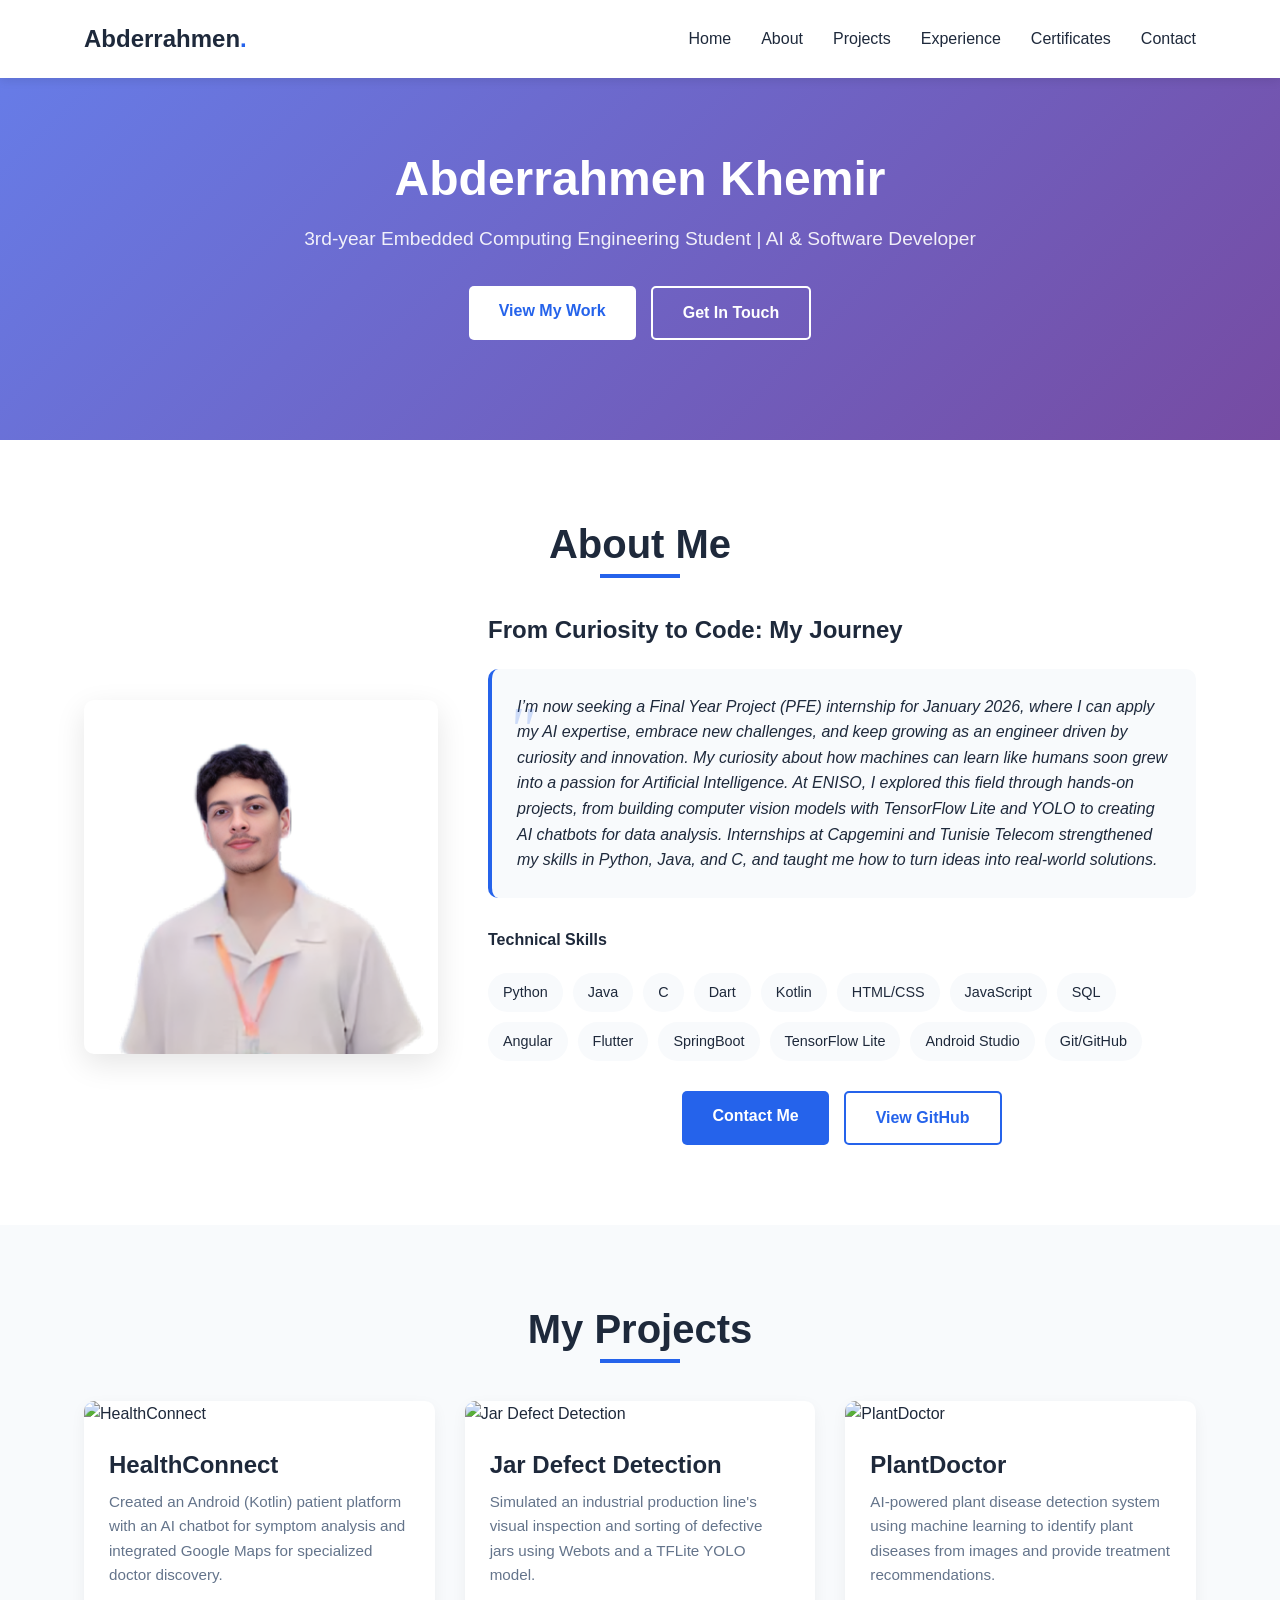
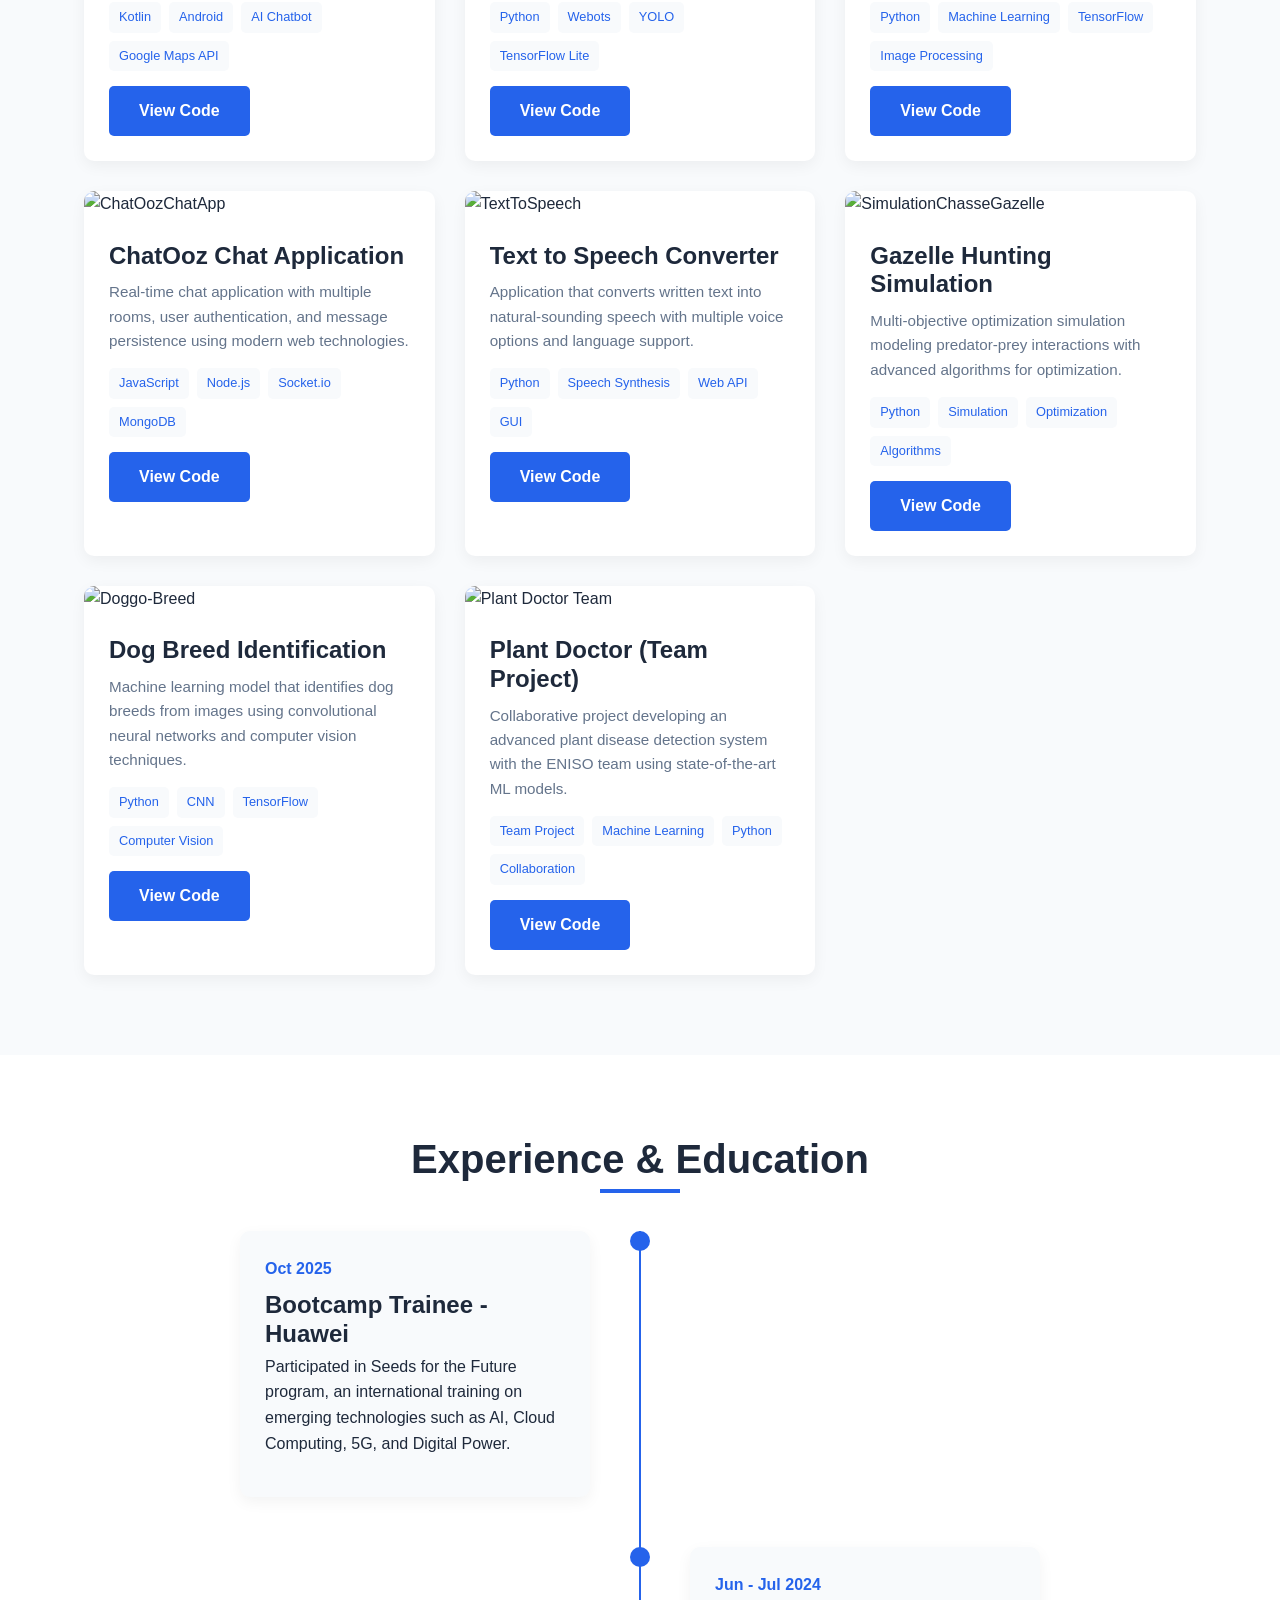
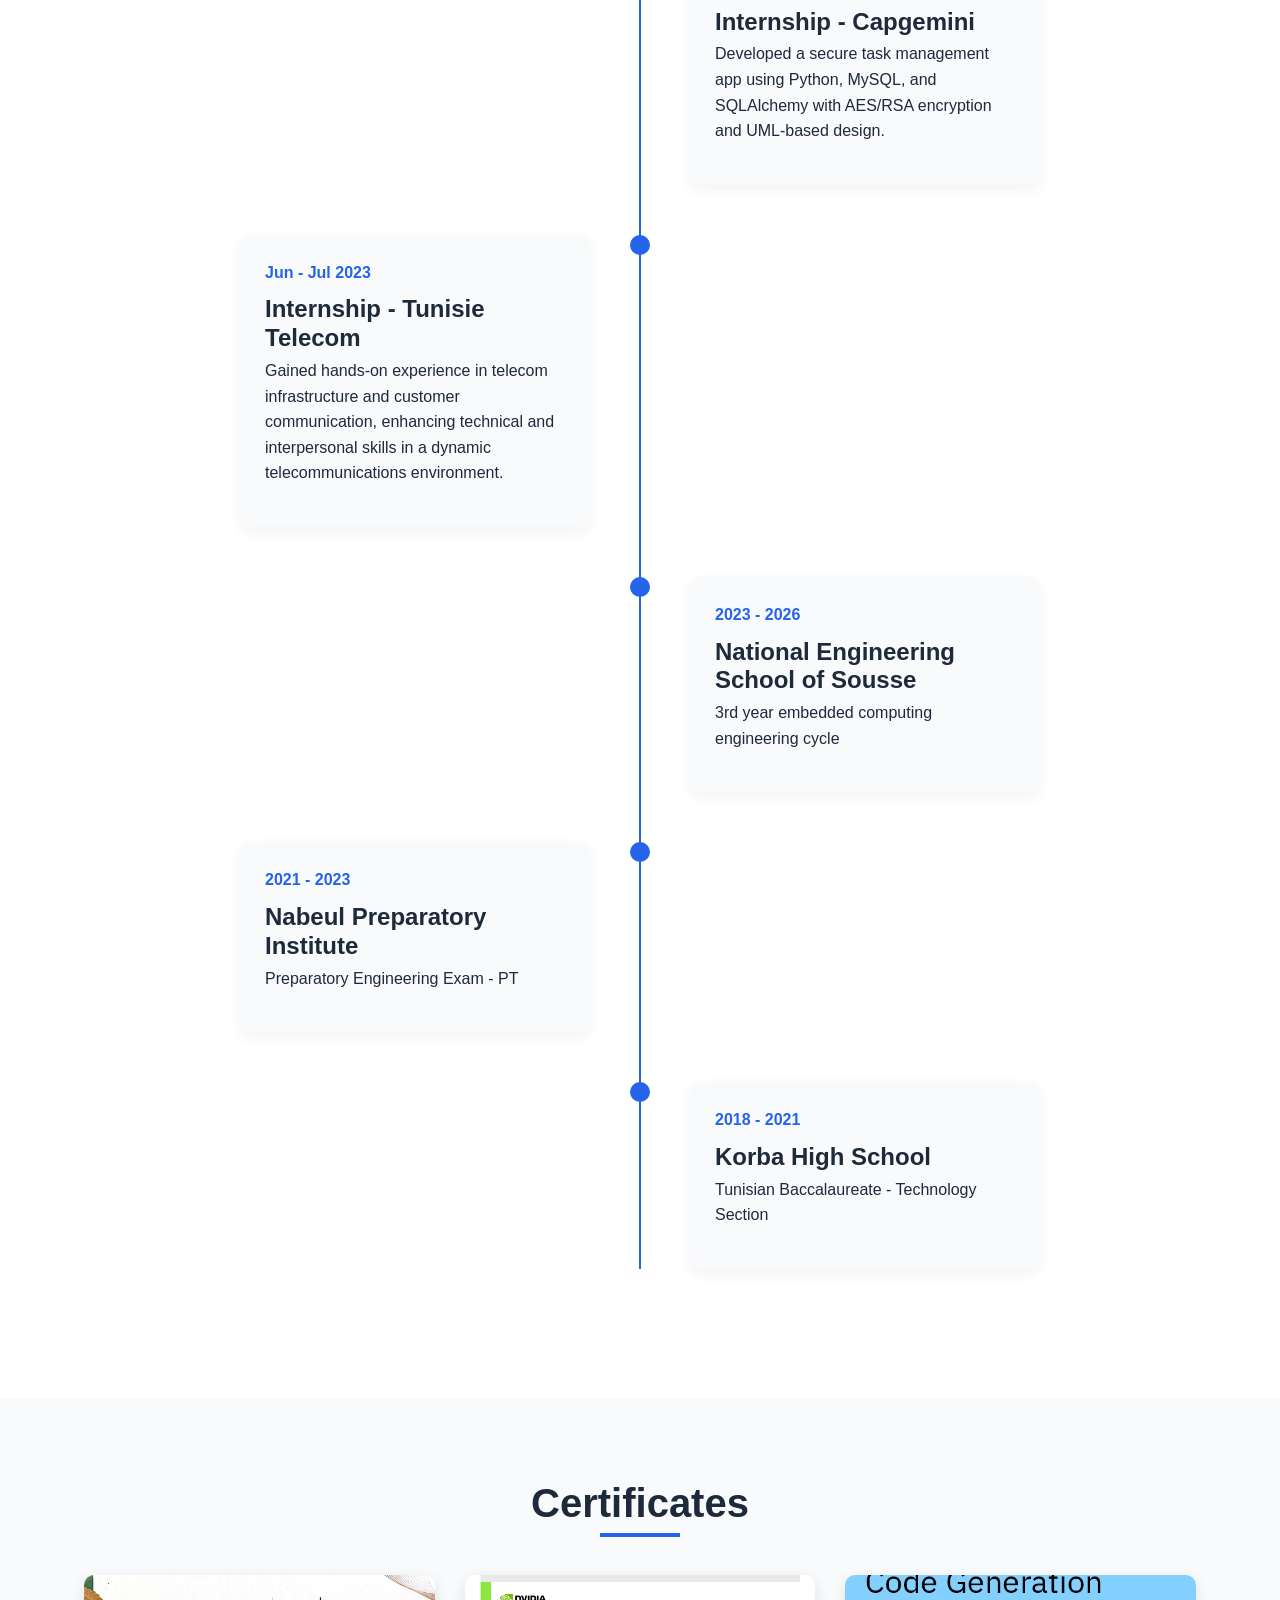
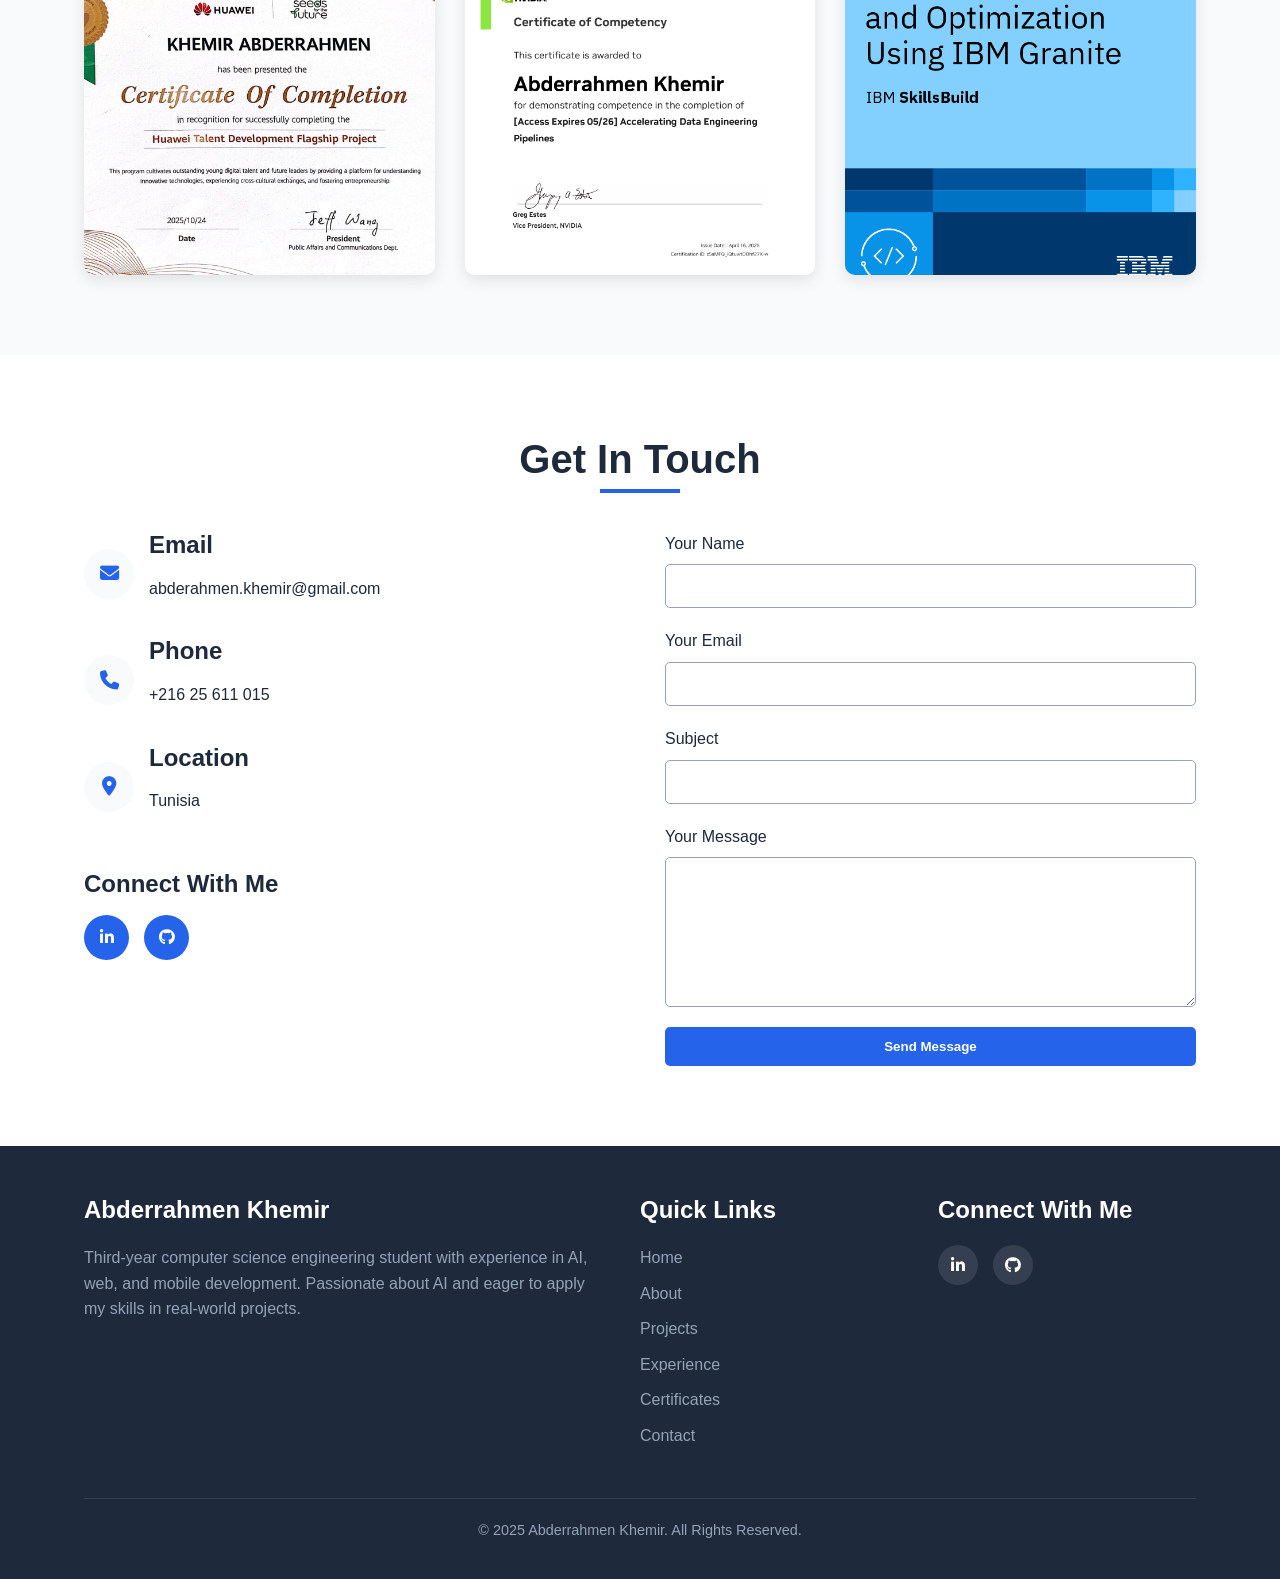
==== index.html @ 17df64ae "second commit" ====
<!DOCTYPE html>
<html lang="en">
<head>
    <meta charset="UTF-8">
    <meta name="viewport" content="width=device-width, initial-scale=1.0">
    <title>Abderrahmen Khemir - Portfolio</title>
    <link rel="stylesheet" href="https://cdnjs.cloudflare.com/ajax/libs/font-awesome/6.4.0/css/all.min.css">
    <style>
        /* Base Styles */
        :root {
            --primary: #2563eb;
            --primary-dark: #1d4ed8;
            --secondary: #64748b;
            --dark: #1e293b;
            --light: #f8fafc;
            --gray: #94a3b8;
            --transition: all 0.3s ease;
        }

        * {
            margin: 0;
            padding: 0;
            box-sizing: border-box;
            font-family: 'Segoe UI', Tahoma, Geneva, Verdana, sans-serif;
        }

        html {
            scroll-behavior: smooth;
        }

        body {
            background-color: var(--light);
            color: var(--dark);
            line-height: 1.6;
        }

        .container {
            width: 90%;
            max-width: 1200px;
            margin: 0 auto;
            padding: 0 20px;
        }

        section {
            padding: 80px 0;
        }

        h1, h2, h3, h4 {
            margin-bottom: 1rem;
            line-height: 1.2;
        }

        h1 {
            font-size: 3rem;
        }

        h2 {
            font-size: 2.5rem;
            text-align: center;
            margin-bottom: 3rem;
            position: relative;
        }

        h2:after {
            content: '';
            position: absolute;
            bottom: -10px;
            left: 50%;
            transform: translateX(-50%);
            width: 80px;
            height: 4px;
            background: var(--primary);
        }

        h3 {
            font-size: 1.5rem;
        }

        p {
            margin-bottom: 1rem;
        }

        a {
            text-decoration: none;
            color: var(--primary);
            transition: var(--transition);
        }

        a:hover {
            color: var(--primary-dark);
        }

        .btn {
            display: inline-block;
            padding: 12px 30px;
            background: var(--primary);
            color: white;
            border-radius: 5px;
            font-weight: 600;
            transition: var(--transition);
            border: none;
            cursor: pointer;
        }

        .btn:hover {
            background: var(--primary-dark);
            transform: translateY(-3px);
            box-shadow: 0 10px 20px rgba(0, 0, 0, 0.1);
        }

        .btn-outline {
            background: transparent;
            border: 2px solid var(--primary);
            color: var(--primary);
        }

        .btn-outline:hover {
            background: var(--primary);
            color: white;
        }

        /* Header & Navigation */
        header {
            background: white;
            box-shadow: 0 2px 10px rgba(0, 0, 0, 0.1);
            position: fixed;
            width: 100%;
            top: 0;
            z-index: 1000;
        }

        nav {
            display: flex;
            justify-content: space-between;
            align-items: center;
            padding: 20px 0;
        }

        .logo {
            font-size: 1.5rem;
            font-weight: 700;
            color: var(--dark);
        }

        .logo span {
            color: var(--primary);
        }

        .nav-links {
            display: flex;
            list-style: none;
        }

        .nav-links li {
            margin-left: 30px;
        }

        .nav-links a {
            color: var(--dark);
            font-weight: 500;
        }

        .nav-links a:hover {
            color: var(--primary);
        }

        .hamburger {
            display: none;
            cursor: pointer;
            font-size: 1.5rem;
        }

        /* Hero Section */
        .hero {
            background: linear-gradient(135deg, #667eea 0%, #764ba2 100%);
            color: white;
            padding: 150px 0 100px;
            text-align: center;
        }

        .hero-content {
            max-width: 800px;
            margin: 0 auto;
        }

        .hero h1 {
            margin-bottom: 1rem;
        }

        .hero p {
            font-size: 1.2rem;
            margin-bottom: 2rem;
            opacity: 0.9;
        }

        .hero-btns {
            display: flex;
            justify-content: center;
            gap: 15px;
            margin-top: 2rem;
        }

        .hero .btn {
            background: white;
            color: var(--primary);
        }

        .hero .btn:hover {
            background: rgba(255, 255, 255, 0.9);
        }

        .hero .btn-outline {
            background: transparent;
            border: 2px solid white;
            color: white;
        }

        .hero .btn-outline:hover {
            background: white;
            color: var(--primary);
        }

        /* About Section */
        .about {
            background: white;
        }

        .about-content {
            display: grid;
            grid-template-columns: 1fr 2fr;
            gap: 50px;
            align-items: center;
        }

        .profile-img {
            width: 100%;
            border-radius: 10px;
            box-shadow: 0 10px 30px rgba(0, 0, 0, 0.1);
            object-fit: cover;
            object-position: center top;
            aspect-ratio: 1;
        }

        .about-text h3 {
            margin-bottom: 1.5rem;
        }

        .about-text p {
            margin-bottom: 1.5rem;
            color: var(--secondary);
        }

        .story-paragraph {
            font-style: italic;
            background: var(--light);
            padding: 25px;
            border-radius: 10px;
            border-left: 4px solid var(--primary);
            margin-bottom: 2rem;
            position: relative;
        }

        .story-paragraph:before {
            content: '"';
            font-size: 4rem;
            color: var(--primary);
            opacity: 0.2;
            position: absolute;
            top: 10px;
            left: 15px;
            font-family: Georgia, serif;
        }

        .skills {
            display: flex;
            flex-wrap: wrap;
            gap: 10px;
            margin-top: 1.5rem;
        }

        .skill {
            background: var(--light);
            padding: 8px 15px;
            border-radius: 30px;
            font-size: 0.9rem;
            font-weight: 500;
        }

        /* Projects Section */
        .projects {
            background: var(--light);
        }

        .projects-grid {
            display: grid;
            grid-template-columns: repeat(auto-fill, minmax(350px, 1fr));
            gap: 30px;
        }

        .project-card {
            background: white;
            border-radius: 10px;
            overflow: hidden;
            box-shadow: 0 5px 15px rgba(0, 0, 0, 0.05);
            transition: var(--transition);
        }

        .project-card:hover {
            transform: translateY(-10px);
            box-shadow: 0 15px 30px rgba(0, 0, 0, 0.1);
        }

        .project-img {
            width: 100%;
            height: 200px;
            object-fit: cover;
        }

        .project-content {
            padding: 25px;
        }

        .project-content h3 {
            margin-bottom: 10px;
        }

        .project-content p {
            color: var(--secondary);
            margin-bottom: 15px;
            font-size: 0.95rem;
        }

        .project-tech {
            display: flex;
            flex-wrap: wrap;
            gap: 8px;
            margin-bottom: 15px;
        }

        .tech-tag {
            background: var(--light);
            color: var(--primary);
            padding: 5px 10px;
            border-radius: 5px;
            font-size: 0.8rem;
            font-weight: 500;
        }

        .project-links {
            display: flex;
            gap: 15px;
        }

        /* Experience Section */
        .experience {
            background: white;
        }

        .timeline {
            position: relative;
            max-width: 800px;
            margin: 0 auto;
        }

        .timeline:before {
            content: '';
            position: absolute;
            left: 50%;
            top: 0;
            bottom: 0;
            width: 2px;
            background: var(--primary);
            transform: translateX(-50%);
        }

        .timeline-item {
            display: flex;
            margin-bottom: 50px;
            position: relative;
        }

        .timeline-item:nth-child(odd) {
            justify-content: flex-start;
            padding-right: 50px;
        }

        .timeline-item:nth-child(even) {
            justify-content: flex-end;
            padding-left: 50px;
        }

        .timeline-content {
            background: var(--light);
            padding: 25px;
            border-radius: 10px;
            box-shadow: 0 5px 15px rgba(0, 0, 0, 0.05);
            width: 100%;
            max-width: 350px;
        }

        .timeline-content h3 {
            margin-bottom: 5px;
        }

        .timeline-date {
            color: var(--primary);
            font-weight: 600;
            margin-bottom: 10px;
            display: block;
        }

        .timeline-marker {
            position: absolute;
            left: 50%;
            top: 0;
            width: 20px;
            height: 20px;
            background: var(--primary);
            border-radius: 50%;
            transform: translateX(-50%);
            z-index: 1;
        }

        /* Certificates Section */
        .certificates {
            background: var(--light);
        }

        .certificates-grid {
            display: grid;
            grid-template-columns: repeat(auto-fill, minmax(300px, 1fr));
            gap: 30px;
        }

        .certificate-card {
            position: relative;
            overflow: hidden;
            border-radius: 10px;
            box-shadow: 0 5px 15px rgba(0, 0, 0, 0.1);
            cursor: pointer;
            transition: transform 0.3s ease;
            background-color: #ffffff;
            height: 300px;
            display: flex;
            align-items: center;
            justify-content: center;
        }

        .certificate-img {
            width: 100%;
            height: 100%;
            object-fit: cover;
            object-position: center;
            background: linear-gradient(135deg, #f5f5f5 0%, #ffffff 100%);
            padding: 0;
            box-sizing: border-box;
            display: block;
        }

        .certificate-content {
            display: none;
        }

        /* Contact Section */
        .contact {
            background: white;
        }

        .contact-content {
            display: grid;
            grid-template-columns: 1fr 1fr;
            gap: 50px;
        }
 
        .contact-info {
            display: flex;
            flex-direction: column;
            gap: 20px;
        }

        .contact-item {
            display: flex;
            align-items: center;
            gap: 15px;
        }

        .contact-icon {
            width: 50px;
            height: 50px;
            background: var(--light);
            border-radius: 50%;
            display: flex;
            align-items: center;
            justify-content: center;
            color: var(--primary);
            font-size: 1.2rem;
        }

        .contact-social {
            margin-top: 20px;
        }

        .contact-social .social-icons {
            display: flex;
            gap: 15px;
            margin-top: 15px;
        }

        .contact-social .social-icon {
            width: 45px;
            height: 45px;
            background: var(--primary);
            border-radius: 50%;
            display: flex;
            align-items: center;
            justify-content: center;
            color: white;
            transition: var(--transition);
        }

        .contact-social .social-icon:hover {
            background: var(--primary-dark);
            transform: translateY(-3px);
        }

        .contact-form {
            display: flex;
            flex-direction: column;
            gap: 20px;
        }

        .form-group {
            display: flex;
            flex-direction: column;
            gap: 8px;
        }

        .form-group label {
            font-weight: 500;
        }

        .form-control {
            padding: 12px 15px;
            border: 1px solid var(--gray);
            border-radius: 5px;
            font-size: 1rem;
            transition: var(--transition);
        }

        .form-control:focus {
            outline: none;
            border-color: var(--primary);
            box-shadow: 0 0 0 3px rgba(37, 99, 235, 0.1);
        }

        textarea.form-control {
            min-height: 150px;
            resize: vertical;
        }

        /* Footer */
        footer {
            background: var(--dark);
            color: white;
            padding: 50px 0 20px;
        }

        .footer-content {
            display: grid;
            grid-template-columns: 2fr 1fr 1fr;
            gap: 40px;
            margin-bottom: 40px;
        }

        .footer-about h3 {
            margin-bottom: 20px;
        }

        .footer-about p {
            color: var(--gray);
            margin-bottom: 20px;
        }

        .footer-links h3, .footer-social h3 {
            margin-bottom: 20px;
        }

        .footer-links ul {
            list-style: none;
        }

        .footer-links li {
            margin-bottom: 10px;
        }

        .footer-links a {
            color: var(--gray);
        }

        .footer-links a:hover {
            color: white;
        }

        .social-icons {
            display: flex;
            gap: 15px;
        }

        .social-icon {
            width: 40px;
            height: 40px;
            background: rgba(255, 255, 255, 0.1);
            border-radius: 50%;
            display: flex;
            align-items: center;
            justify-content: center;
            color: white;
            transition: var(--transition);
        }

        .social-icon:hover {
            background: var(--primary);
            transform: translateY(-3px);
        }

        .copyright {
            text-align: center;
            padding-top: 20px;
            border-top: 1px solid rgba(255, 255, 255, 0.1);
            color: var(--gray);
            font-size: 0.9rem;
        }

        /* Modal */
        .modal {
            display: none;
            position: fixed;
            top: 0;
            left: 0;
            width: 100%;
            height: 100%;
            background: rgba(0, 0, 0, 0.8);
            z-index: 2000;
            align-items: center;
            justify-content: center;
        }

        .modal-content {
            max-width: 90%;
            max-height: 90%;
            background: white;
            border-radius: 10px;
            overflow: hidden;
            position: relative;
        }

        .modal-img {
            width: 100%;
            height: auto;
            display: block;
        }

        .close-modal {
            position: absolute;
            top: 15px;
            right: 15px;
            background: rgba(0, 0, 0, 0.7);
            color: white;
            width: 40px;
            height: 40px;
            border-radius: 50%;
            display: flex;
            align-items: center;
            justify-content: center;
            font-size: 1.5rem;
            cursor: pointer;
            transition: var(--transition);
        }

        .close-modal:hover {
            background: rgba(0, 0, 0, 0.9);
        }

        /* Responsive Design */
        @media (max-width: 992px) {
            .about-content {
                grid-template-columns: 1fr;
                gap: 30px;
            }
            
            .contact-content {
                grid-template-columns: 1fr;
            }
            
            .footer-content {
                grid-template-columns: 1fr;
                gap: 30px;
            }
        }

        @media (max-width: 768px) {
            .nav-links {
                display: none;
            }
            
            .hamburger {
                display: block;
            }
            
            .timeline:before {
                left: 30px;
            }
            
            .timeline-item {
                justify-content: flex-start !important;
                padding-left: 80px !important;
                padding-right: 0 !important;
            }
            
            .timeline-marker {
                left: 30px;
            }
            
            h1 {
                font-size: 2.5rem;
            }
            
            h2 {
                font-size: 2rem;
            }
        }

        @media (max-width: 576px) {
            .hero-btns {
                flex-direction: column;
                align-items: center;
            }
            
            .projects-grid {
                grid-template-columns: 1fr;
            }
            
            .certificates-grid {
                grid-template-columns: 1fr;
            }
        }
    </style>
</head>
<body>
    <!-- Header -->
    <header>
        <div class="container">
            <nav>
                <div class="logo">Abderrahmen<span>.</span></div>
                <ul class="nav-links">
                    <li><a href="#home">Home</a></li>
                    <li><a href="#about">About</a></li>
                    <li><a href="#projects">Projects</a></li>
                    <li><a href="#experience">Experience</a></li>
                    <li><a href="#certificates">Certificates</a></li>
                    <li><a href="#contact">Contact</a></li>
                </ul>
                <div class="hamburger">
                    <i class="fas fa-bars"></i>
                </div>
            </nav>
        </div>
    </header>

    <!-- Hero Section -->
    <section id="home" class="hero">
        <div class="container">
            <div class="hero-content">
                <h1>Abderrahmen Khemir</h1>
                <p>3rd-year Embedded Computing Engineering Student | AI & Software Developer</p>
                <div class="hero-btns">
                    <a href="#projects" class="btn">View My Work</a>
                    <a href="#contact" class="btn btn-outline">Get In Touch</a>
                </div>
            </div>
        </div>
    </section>

    <!-- About Section -->
    <section id="about" class="about">
        <div class="container">
            <h2>About Me</h2>
            <div class="about-content">
                <div class="about-img">
                    <img src="abdou-removebg-preview (1).png" alt="Abderrahmen Khemir" class="profile-img">
                </div>
                <div class="about-text">
                    <h3>From Curiosity to Code: My Journey</h3>
                    
                    <div class="story-paragraph">
                      I’m now seeking a Final Year Project (PFE) internship for January 2026, where I can apply my AI expertise, embrace new challenges, and keep growing as an engineer driven by curiosity and innovation.

My curiosity about how machines can learn like humans soon grew into a passion for Artificial Intelligence. At ENISO, I explored this field through hands-on projects, from building computer vision models with TensorFlow Lite and YOLO to creating AI chatbots for data analysis.

Internships at Capgemini and Tunisie Telecom strengthened my skills in Python, Java, and C, and taught me how to turn ideas into real-world solutions.
                    </div>
                    <h4>Technical Skills</h4>
                    <div class="skills">
                        <span class="skill">Python</span>
                        <span class="skill">Java</span>
                        <span class="skill">C</span>
                        <span class="skill">Dart</span>
                        <span class="skill">Kotlin</span>
                        <span class="skill">HTML/CSS</span>
                        <span class="skill">JavaScript</span>
                        <span class="skill">SQL</span>
                        <span class="skill">Angular</span>
                        <span class="skill">Flutter</span>
                        <span class="skill">SpringBoot</span>
                        <span class="skill">TensorFlow Lite</span>
                        <span class="skill">Android Studio</span>
                        <span class="skill">Git/GitHub</span>
                    </div>
                    
                    <div class="hero-btns" style="margin-top: 30px;">
                        <a href="#contact" class="btn">Contact Me</a>
                        <a href="https://github.com/abdoukhemir" target="_blank" class="btn btn-outline">View GitHub</a>
                    </div>
                </div>
            </div>
        </div>
    </section>

    <!-- Projects Section -->
    <section id="projects" class="projects">
        <div class="container">
            <h2>My Projects</h2>
            <div class="projects-grid">
                <!-- Project 1 -->
                <div class="project-card">
                    <img src="https://images.unsplash.com/photo-1559757148-5c350d0d3c56?ixlib=rb-4.0.3&ixid=M3wxMjA3fDB8MHxwaG90by1wYWdlfHx8fGVufDB8fHx8fA%3D%3D&auto=format&fit=crop&w=1770&q=80" alt="HealthConnect" class="project-img">
                    <div class="project-content">
                        <h3>HealthConnect</h3>
                        <p>Created an Android (Kotlin) patient platform with an AI chatbot for symptom analysis and integrated Google Maps for specialized doctor discovery.</p>
                        <div class="project-tech">
                            <span class="tech-tag">Kotlin</span>
                            <span class="tech-tag">Android</span>
                            <span class="tech-tag">AI Chatbot</span>
                            <span class="tech-tag">Google Maps API</span>
                        </div>
                        <div class="project-links">
                            <a href="https://github.com/abdoukhemir/HealthConnect" target="_blank" class="btn">View Code</a>
                        </div>
                    </div>
                </div>
                
                <!-- Project 2 -->
                <div class="project-card">
                    <img src="https://images.unsplash.com/photo-1581094794329-c8112a89af12?ixlib=rb-4.0.3&ixid=M3wxMjA3fDB8MHxwaG90by1wYWdlfHx8fGVufDB8fHx8fA%3D%3D&auto=format&fit=crop&w=1770&q=80" alt="Jar Defect Detection" class="project-img">
                    <div class="project-content">
                        <h3>Jar Defect Detection</h3>
                        <p>Simulated an industrial production line's visual inspection and sorting of defective jars using Webots and a TFLite YOLO model.</p>
                        <div class="project-tech">
                            <span class="tech-tag">Python</span>
                            <span class="tech-tag">Webots</span>
                            <span class="tech-tag">YOLO</span>
                            <span class="tech-tag">TensorFlow Lite</span>
                        </div>
                        <div class="project-links">
                            <a href="https://github.com/abdoukhemir/JarDefectDetection-Webots-YOLO" target="_blank" class="btn">View Code</a>
                        </div>
                    </div>
                </div>
                
                <!-- Project 3 - PlantDoctor -->
                <div class="project-card">
                    <img src="https://images.unsplash.com/photo-1416879595882-3373a0480b5b?ixlib=rb-4.0.3&ixid=M3wxMjA3fDB8MHxwaG90by1wYWdlfHx8fGVufDB8fHx8fA%3D%3D&auto=format&fit=crop&w=1770&q=80" alt="PlantDoctor" class="project-img">
                    <div class="project-content">
                        <h3>PlantDoctor</h3>
                        <p>AI-powered plant disease detection system using machine learning to identify plant diseases from images and provide treatment recommendations.</p>
                        <div class="project-tech">
                            <span class="tech-tag">Python</span>
                            <span class="tech-tag">Machine Learning</span>
                            <span class="tech-tag">TensorFlow</span>
                            <span class="tech-tag">Image Processing</span>
                        </div>
                        <div class="project-links">
                            <a href="https://github.com/abdoukhemir/PlantDoctor" target="_blank" class="btn">View Code</a>
                        </div>
                    </div>
                </div>

                <!-- Project 4 - ChatOozChatApp -->
                <div class="project-card">
                    <img src="https://images.unsplash.com/photo-1587560699334-cc4ff634909a?ixlib=rb-4.0.3&ixid=M3wxMjA3fDB8MHxwaG90by1wYWdlfHx8fGVufDB8fHx8fA%3D%3D&auto=format&fit=crop&w=1770&q=80" alt="ChatOozChatApp" class="project-img">
                    <div class="project-content">
                        <h3>ChatOoz Chat Application</h3>
                        <p>Real-time chat application with multiple rooms, user authentication, and message persistence using modern web technologies.</p>
                        <div class="project-tech">
                            <span class="tech-tag">JavaScript</span>
                            <span class="tech-tag">Node.js</span>
                            <span class="tech-tag">Socket.io</span>
                            <span class="tech-tag">MongoDB</span>
                        </div>
                        <div class="project-links">
                            <a href="https://github.com/abdoukhemir/ChatOozChatApp" target="_blank" class="btn">View Code</a>
                        </div>
                    </div>
                </div>

                <!-- Project 5 - TextToSpeech -->
                <div class="project-card">
                    <img src="https://images.unsplash.com/photo-1589256469067-ea99122bbdc4?ixlib=rb-4.0.3&ixid=M3wxMjA3fDB8MHxwaG90by1wYWdlfHx8fGVufDB8fHx8fA%3D%3D&auto=format&fit=crop&w=1770&q=80" alt="TextToSpeech" class="project-img">
                    <div class="project-content">
                        <h3>Text to Speech Converter</h3>
                        <p>Application that converts written text into natural-sounding speech with multiple voice options and language support.</p>
                        <div class="project-tech">
                            <span class="tech-tag">Python</span>
                            <span class="tech-tag">Speech Synthesis</span>
                            <span class="tech-tag">Web API</span>
                            <span class="tech-tag">GUI</span>
                        </div>
                        <div class="project-links">
                            <a href="https://github.com/abdoukhemir/TextToSpeech" target="_blank" class="btn">View Code</a>
                        </div>
                    </div>
                </div>

                <!-- Project 6 - SimulationChasseGazelle -->
                <div class="project-card">
                    <img src="https://images.unsplash.com/photo-1635070041078-e363dbe005cb?ixlib=rb-4.0.3&ixid=M3wxMjA3fDB8MHxwaG90by1wYWdlfHx8fGVufDB8fHx8fA%3D%3D&auto=format&fit=crop&w=1770&q=80" alt="SimulationChasseGazelle" class="project-img">
                    <div class="project-content">
                        <h3>Gazelle Hunting Simulation</h3>
                        <p>Multi-objective optimization simulation modeling predator-prey interactions with advanced algorithms for optimization.</p>
                        <div class="project-tech">
                            <span class="tech-tag">Python</span>
                            <span class="tech-tag">Simulation</span>
                            <span class="tech-tag">Optimization</span>
                            <span class="tech-tag">Algorithms</span>
                        </div>
                        <div class="project-links">
                            <a href="https://github.com/abdoukhemir/SimulationChasseGazelle-OptimisationMulti-Objectif" target="_blank" class="btn">View Code</a>
                        </div>
                    </div>
                </div>

                <!-- Project 7 - Doggo-Breed -->
                <div class="project-card">
                    <img src="https://images.unsplash.com/photo-1552053831-71594a27632d?ixlib=rb-4.0.3&ixid=M3wxMjA3fDB8MHxwaG90by1wYWdlfHx8fGVufDB8fHx8fA%3D%3D&auto=format&fit=crop&w=1762&q=80" alt="Doggo-Breed" class="project-img">
                    <div class="project-content">
                        <h3>Dog Breed Identification</h3>
                        <p>Machine learning model that identifies dog breeds from images using convolutional neural networks and computer vision techniques.</p>
                        <div class="project-tech">
                            <span class="tech-tag">Python</span>
                            <span class="tech-tag">CNN</span>
                            <span class="tech-tag">TensorFlow</span>
                            <span class="tech-tag">Computer Vision</span>
                        </div>
                        <div class="project-links">
                            <a href="https://github.com/abdoukhemir/Doggo-Breed" target="_blank" class="btn">View Code</a>
                        </div>
                    </div>
                </div>

                <!-- Project 8 - Plant Doctor Team -->
                <div class="project-card">
                    <img src="https://images.unsplash.com/photo-1466692476868-aef1dfb1e735?ixlib=rb-4.0.3&ixid=M3wxMjA3fDB8MHxwaG90by1wYWdlfHx8fGVufDB8fHx8fA%3D%3D&auto=format&fit=crop&w=1770&q=80" alt="Plant Doctor Team" class="project-img">
                    <div class="project-content">
                        <h3>Plant Doctor (Team Project)</h3>
                        <p>Collaborative project developing an advanced plant disease detection system with the ENISO team using state-of-the-art ML models.</p>
                        <div class="project-tech">
                            <span class="tech-tag">Team Project</span>
                            <span class="tech-tag">Machine Learning</span>
                            <span class="tech-tag">Python</span>
                            <span class="tech-tag">Collaboration</span>
                        </div>
                        <div class="project-links">
                            <a href="https://github.com/TeamENISO/Plant_Doctor" target="_blank" class="btn">View Code</a>
                        </div>
                    </div>
                </div>
            </div>
        </div>
    </section>

    <!-- Experience Section -->
    <section id="experience" class="experience">
        <div class="container">
            <h2>Experience & Education</h2>
            <div class="timeline">
                <!-- Experience 1 -->
                <div class="timeline-item">
                    <div class="timeline-marker"></div>
                    <div class="timeline-content">
                        <span class="timeline-date">Oct 2025</span>
                        <h3>Bootcamp Trainee - Huawei</h3>
                        <p>Participated in Seeds for the Future program, an international training on emerging technologies such as AI, Cloud Computing, 5G, and Digital Power.</p>
                    </div>
                </div>
                
                <!-- Experience 2 -->
                <div class="timeline-item">
                    <div class="timeline-marker"></div>
                    <div class="timeline-content">
                        <span class="timeline-date">Jun - Jul 2024</span>
                        <h3>Internship - Capgemini</h3>
                        <p>Developed a secure task management app using Python, MySQL, and SQLAlchemy with AES/RSA encryption and UML-based design.</p>
                    </div>
                </div>
                
                <!-- Experience 3 -->
                <div class="timeline-item">
                    <div class="timeline-marker"></div>
                    <div class="timeline-content">
                        <span class="timeline-date">Jun - Jul 2023</span>
                        <h3>Internship - Tunisie Telecom</h3>
                        <p>Gained hands-on experience in telecom infrastructure and customer communication, enhancing technical and interpersonal skills in a dynamic telecommunications environment.</p>
                    </div>
                </div>
                
                <!-- Experience 4 -->
                <div class="timeline-item">
                    <div class="timeline-marker"></div>
                    <div class="timeline-content">
                        <span class="timeline-date">2023 - 2026</span>
                        <h3>National Engineering School of Sousse</h3>
                        <p>3rd year embedded computing engineering cycle</p>
                    </div>
                </div>
                
                <!-- Experience 5 -->
                <div class="timeline-item">
                    <div class="timeline-marker"></div>
                    <div class="timeline-content">
                        <span class="timeline-date">2021 - 2023</span>
                        <h3>Nabeul Preparatory Institute</h3>
                        <p>Preparatory Engineering Exam - PT</p>
                    </div>
                </div>
                
                <!-- Experience 6 -->
                <div class="timeline-item">
                    <div class="timeline-marker"></div>
                    <div class="timeline-content">
                        <span class="timeline-date">2018 - 2021</span>
                        <h3>Korba High School</h3>
                        <p>Tunisian Baccalaureate - Technology Section</p>
                    </div>
                </div>
            </div>
        </div>
    </section>

    <!-- Certificates Section -->
    <section id="certificates" class="certificates">
        <div class="container">
            <h2>Certificates</h2>
            <div class="certificates-grid">
                <!-- Certificate 1 -->
                <div class="certificate-card" data-certificate="huawei">
                    <img src="wmremove-transformed.jpeg" alt="Huawei Talent Development" class="certificate-img">
                    <div class="certificate-content">
                    </div>
                </div>
                
                <!-- Certificate 2 -->
                <div class="certificate-card" data-certificate="nvidia">
                    <img src="Nvidia.png" alt="NVIDIA Data Engineering" class="certificate-img">
                </div>
                
                <!-- Certificate 3 -->
                <div class="certificate-card" data-certificate="ibm">
                    <img src="BadgeEmblem_CodeGenerationAndOptimizationUsingIBMGranite.png" alt="IBM Granite" class="certificate-img">
                    <div class="certificate-content">
                    </div>
                </div>
            </div>
        </div>
    </section>

    <!-- Contact Section -->
    <section id="contact" class="contact">
        <div class="container">
            <h2>Get In Touch</h2>
            <div class="contact-content">
                <div class="contact-info">
                    <div class="contact-item">
                        <div class="contact-icon">
                            <i class="fas fa-envelope"></i>
                        </div>
                        <div>
                            <h3>Email</h3>
                            <p>abderahmen.khemir@gmail.com</p>
                        </div>
                    </div>
                    
                    <div class="contact-item">
                        <div class="contact-icon">
                            <i class="fas fa-phone"></i>
                        </div>
                        <div>
                            <h3>Phone</h3>
                            <p>+216 25 611 015</p>
                        </div>
                    </div>
                    
                    <div class="contact-item">
                        <div class="contact-icon">
                            <i class="fas fa-map-marker-alt"></i>
                        </div>
                        <div>
                            <h3>Location</h3>
                            <p>Tunisia</p>
                        </div>
                    </div>
                    
                    <div class="contact-social">
                        <h3>Connect With Me</h3>
                        <div class="social-icons">
                            <a href="https://www.linkedin.com/in/abderrahmen-khemir-a94a21257/" target="_blank" class="social-icon">
                                <i class="fab fa-linkedin-in"></i>
                            </a>
                            <a href="https://github.com/abdoukhemir" target="_blank" class="social-icon">
                                <i class="fab fa-github"></i>
                            </a>
                        </div>
                    </div>
                </div>
                
                <form class="contact-form" id="contactForm">
                    <div class="form-group">
                        <label for="name">Your Name</label>
                        <input type="text" id="name" class="form-control" required>
                    </div>
                    
                    <div class="form-group">
                        <label for="email">Your Email</label>
                        <input type="email" id="email" class="form-control" required>
                    </div>
                    
                    <div class="form-group">
                        <label for="subject">Subject</label>
                        <input type="text" id="subject" class="form-control" required>
                    </div>
                    
                    <div class="form-group">
                        <label for="message">Your Message</label>
                        <textarea id="message" class="form-control" required></textarea>
                    </div>
                    
                    <button type="submit" class="btn">Send Message</button>
                </form>
            </div>
        </div>
    </section>

    <!-- Footer -->
    <footer>
        <div class="container">
            <div class="footer-content">
                <div class="footer-about">
                    <h3>Abderrahmen Khemir</h3>
                    <p>Third-year computer science engineering student with experience in AI, web, and mobile development. Passionate about AI and eager to apply my skills in real-world projects.</p>
                </div>
                
                <div class="footer-links">
                    <h3>Quick Links</h3>
                    <ul>
                        <li><a href="#home">Home</a></li>
                        <li><a href="#about">About</a></li>
                        <li><a href="#projects">Projects</a></li>
                        <li><a href="#experience">Experience</a></li>
                        <li><a href="#certificates">Certificates</a></li>
                        <li><a href="#contact">Contact</a></li>
                    </ul>
                </div>
                
                <div class="footer-social">
                    <h3>Connect With Me</h3>
                    <div class="social-icons">
                        <a href="https://www.linkedin.com/in/abderrahmen-khemir-a94a21257/" target="_blank" class="social-icon">
                            <i class="fab fa-linkedin-in"></i>
                        </a>
                        <a href="https://github.com/abdoukhemir" target="_blank" class="social-icon">
                            <i class="fab fa-github"></i>
                        </a>
                    </div>
                </div>
            </div>
            
            <div class="copyright">
                <p>&copy; 2025 Abderrahmen Khemir. All Rights Reserved.</p>
            </div>
        </div>
    </footer>

    <!-- Certificate Modal -->
    <div class="modal" id="certificateModal">
        <div class="modal-content">
            <span class="close-modal">&times;</span>
            <img src="" alt="Certificate" class="modal-img" id="modalImg">
        </div>
    </div>

    <script>
        // Mobile Navigation Toggle
        const hamburger = document.querySelector('.hamburger');
        const navLinks = document.querySelector('.nav-links');
        
        hamburger.addEventListener('click', () => {
            navLinks.style.display = navLinks.style.display === 'flex' ? 'none' : 'flex';
        });
        
        // Certificate Modal
        const certificateCards = document.querySelectorAll('.certificate-card');
        const modal = document.getElementById('certificateModal');
        const modalImg = document.getElementById('modalImg');
        const closeModal = document.querySelector('.close-modal');
        
        // Certificate images (replace with your actual certificate images)
        const certificateImages = {
            huawei: './wmremove-transformed.jpeg',
            nvidia: './Nvidia.png',
            ibm: './BadgeEmblem_CodeGenerationAndOptimizationUsingIBMGranite.png'
        };
        
        certificateCards.forEach(card => {
            card.addEventListener('click', () => {
                const certificateType = card.getAttribute('data-certificate');
                modalImg.src = certificateImages[certificateType];
                modal.style.display = 'flex';
            });
        });
        
        closeModal.addEventListener('click', () => {
            modal.style.display = 'none';
        });
        
        modal.addEventListener('click', (e) => {
            if (e.target === modal) {
                modal.style.display = 'none';
            }
        });
        
        // Form Submission
        const contactForm = document.getElementById('contactForm');
        
        contactForm.addEventListener('submit', (e) => {
            e.preventDefault();
            alert('Thank you for your message! I will get back to you soon.');
            contactForm.reset();
        });
        
        // Smooth Scrolling for Navigation Links
        document.querySelectorAll('a[href^="#"]').forEach(anchor => {
            anchor.addEventListener('click', function(e) {
                e.preventDefault();
                
                const targetId = this.getAttribute('href');
                if (targetId === '#') return;
                
                const targetElement = document.querySelector(targetId);
                if (targetElement) {
                    window.scrollTo({
                        top: targetElement.offsetTop - 80,
                        behavior: 'smooth'
                    });
                    
                    // Close mobile menu if open
                    if (window.innerWidth <= 768) {
                        navLinks.style.display = 'none';
                    }
                }
            });
        });
    </script>
</body>
</html>
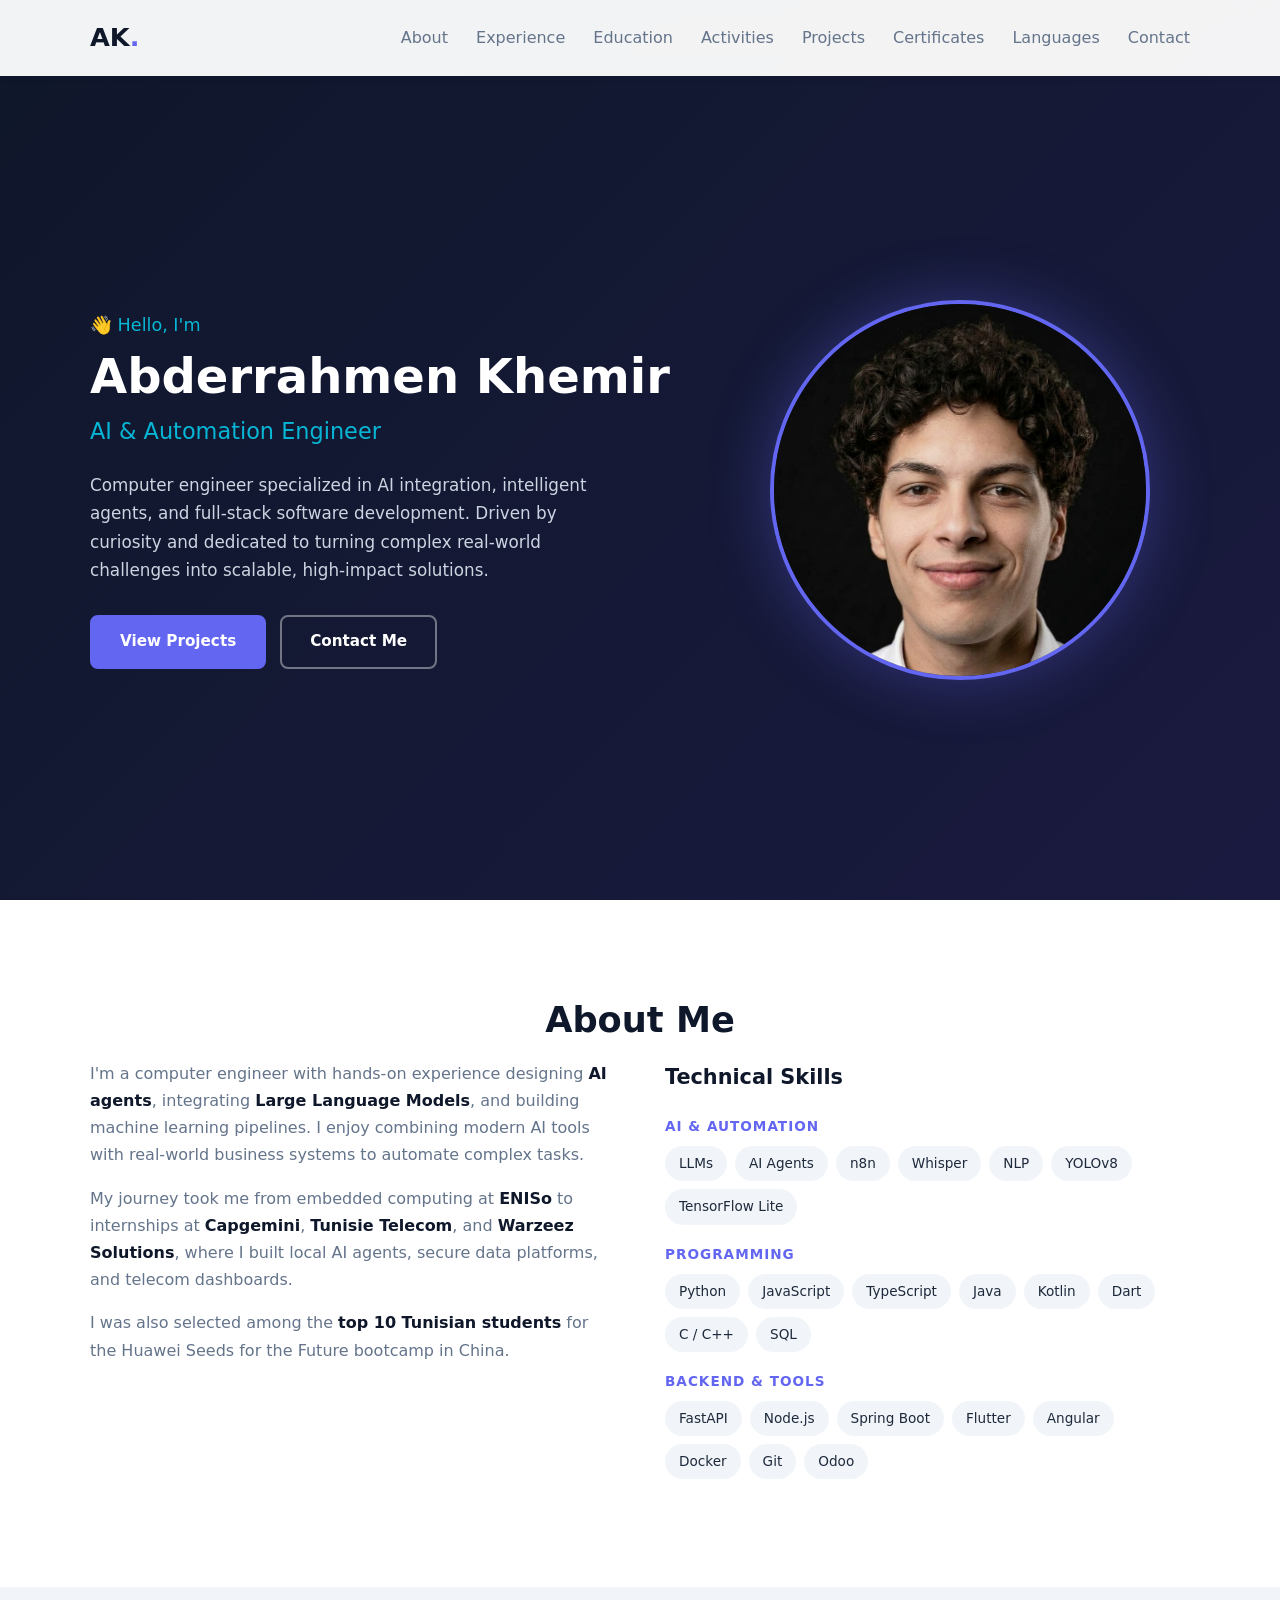
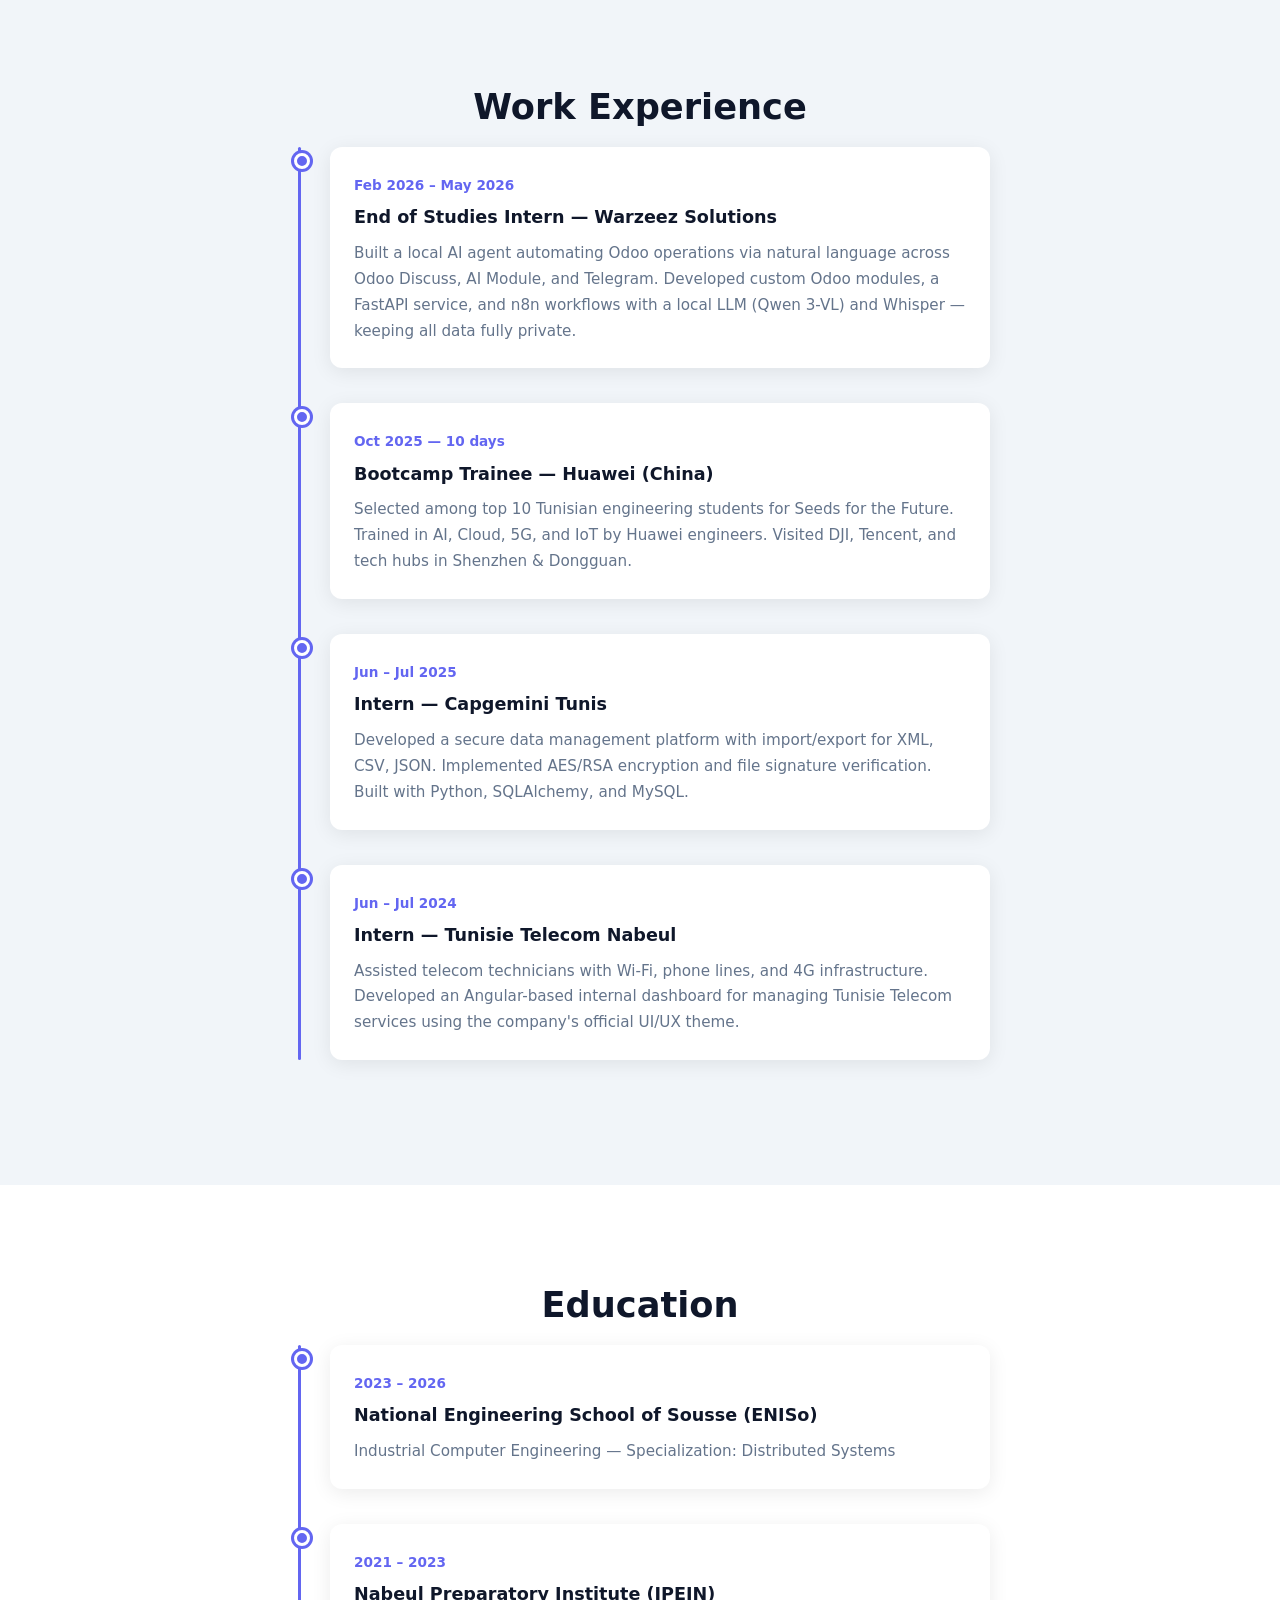
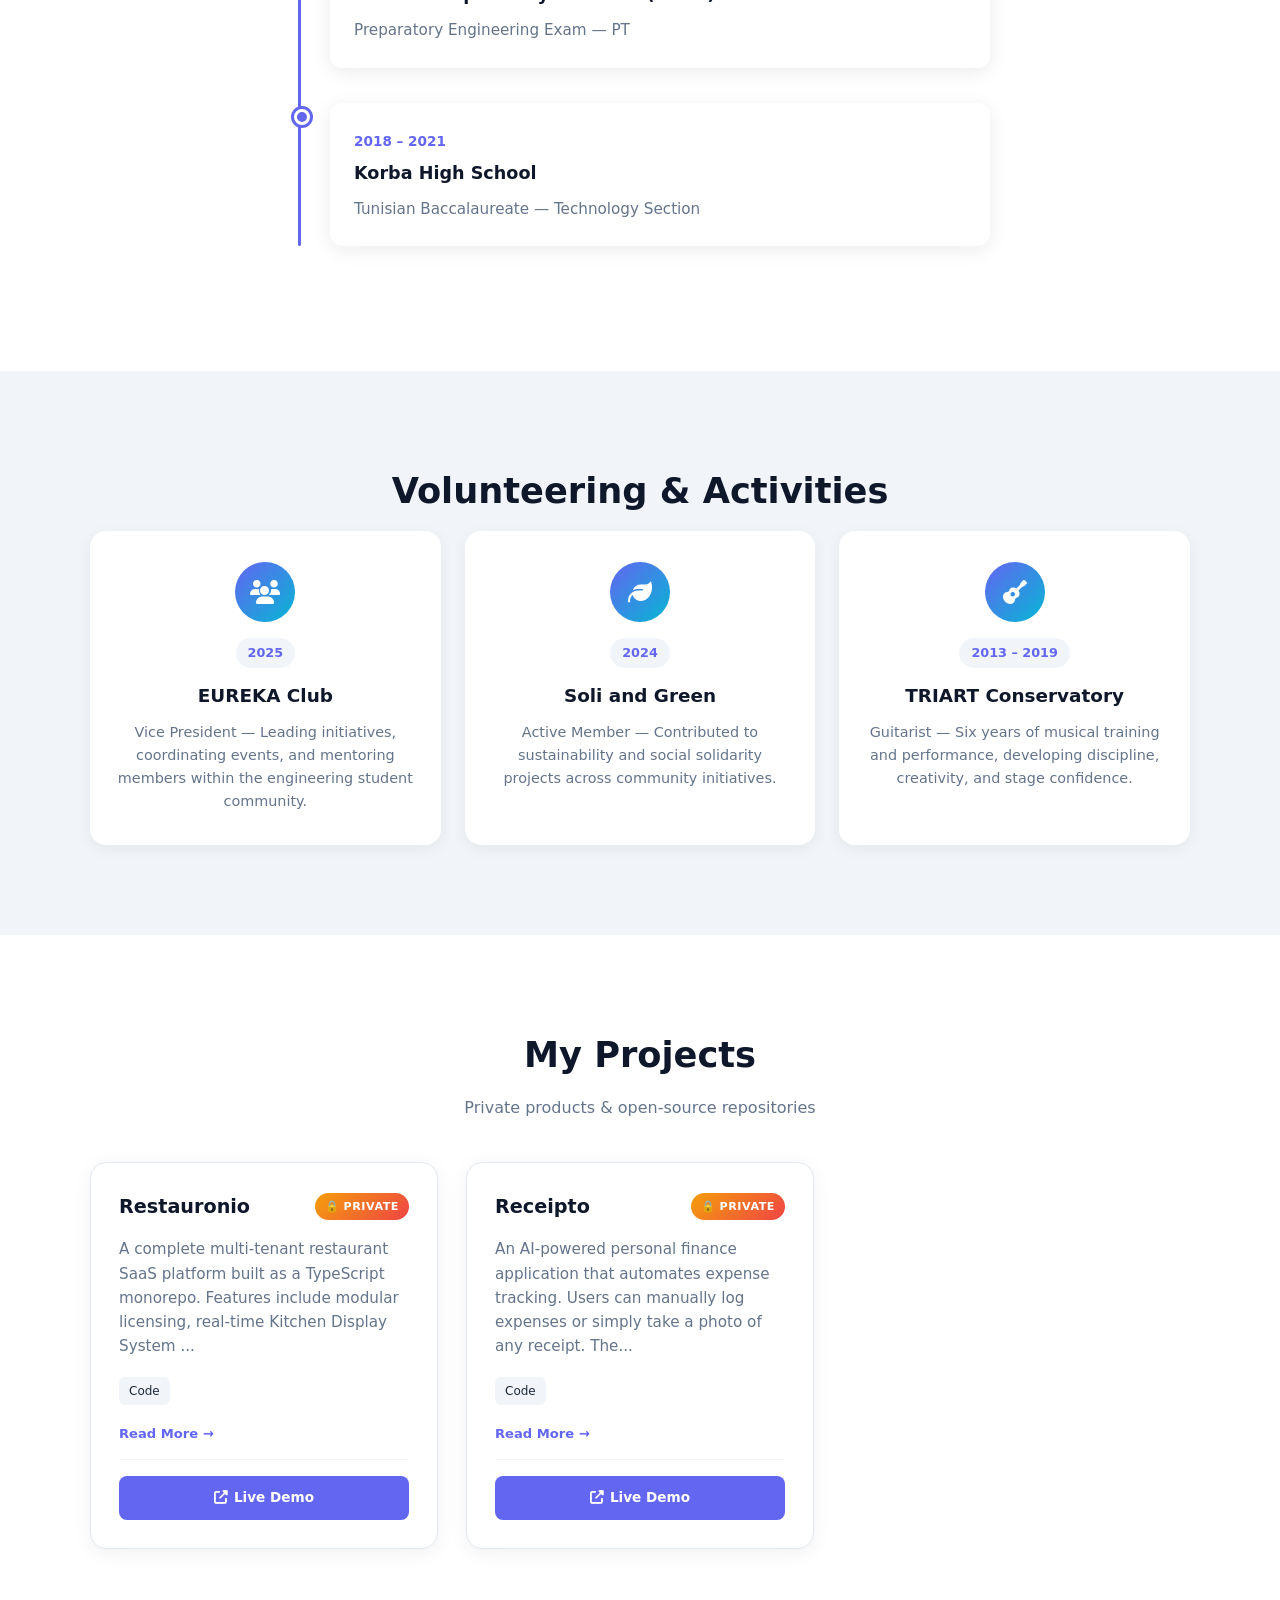
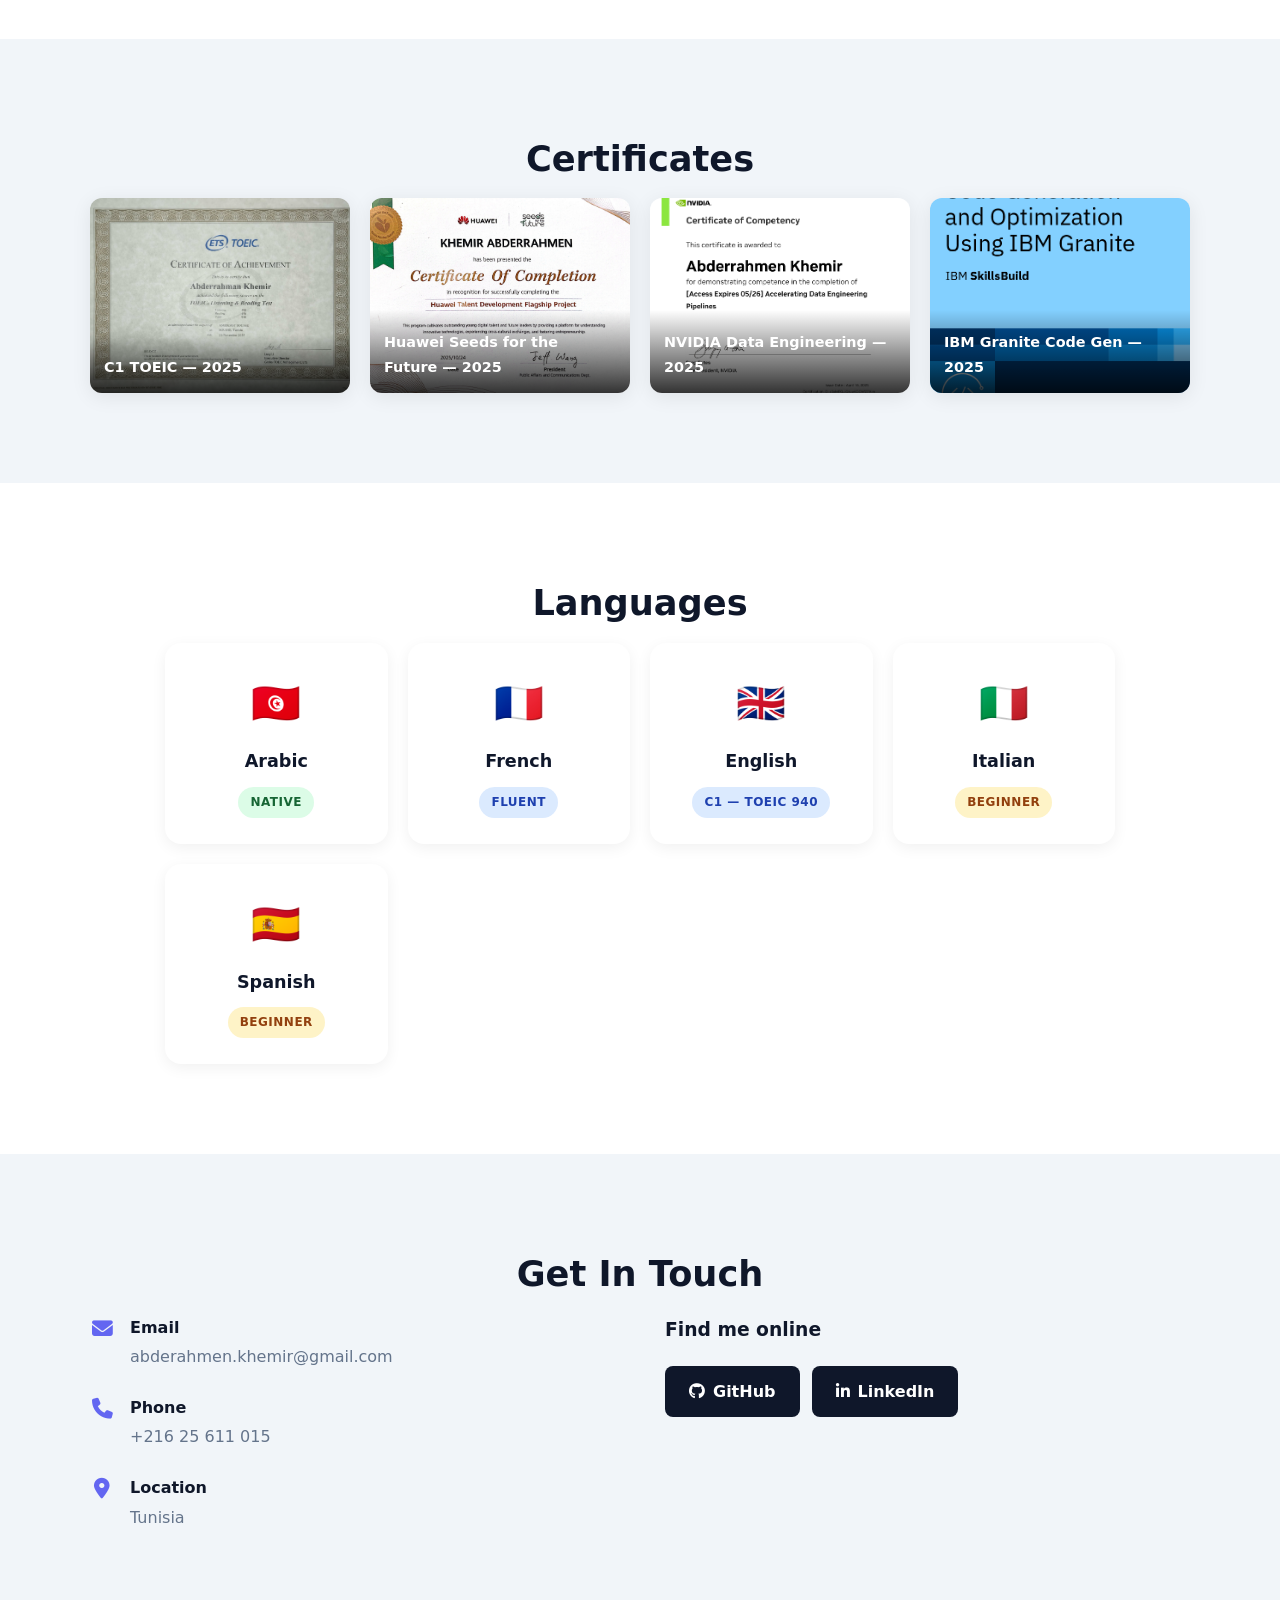
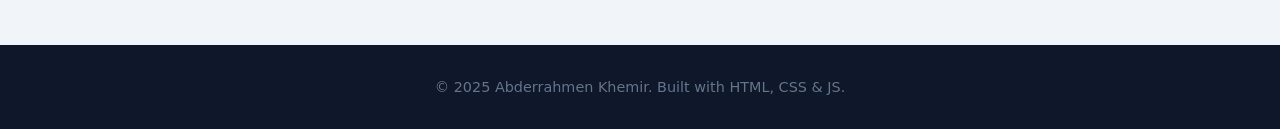
==== commit 82896e5e: "Deploy new portfolio" ====
--- a/index.html
+++ b/index.html
@@ -1,1273 +1,400 @@
 <!DOCTYPE html>
 <html lang="en">
+
 <head>
     <meta charset="UTF-8">
     <meta name="viewport" content="width=device-width, initial-scale=1.0">
-    <title>Abderrahmen Khemir - Portfolio</title>
-    <link rel="stylesheet" href="https://cdnjs.cloudflare.com/ajax/libs/font-awesome/6.4.0/css/all.min.css">
-    <style>
-        /* Base Styles */
-        :root {
-            --primary: #2563eb;
-            --primary-dark: #1d4ed8;
-            --secondary: #64748b;
-            --dark: #1e293b;
-            --light: #f8fafc;
-            --gray: #94a3b8;
-            --transition: all 0.3s ease;
-        }
-
-        * {
-            margin: 0;
-            padding: 0;
-            box-sizing: border-box;
-            font-family: 'Segoe UI', Tahoma, Geneva, Verdana, sans-serif;
-        }
-
-        html {
-            scroll-behavior: smooth;
-        }
-
-        body {
-            background-color: var(--light);
-            color: var(--dark);
-            line-height: 1.6;
-        }
-
-        .container {
-            width: 90%;
-            max-width: 1200px;
-            margin: 0 auto;
-            padding: 0 20px;
-        }
-
-        section {
-            padding: 80px 0;
-        }
-
-        h1, h2, h3, h4 {
-            margin-bottom: 1rem;
-            line-height: 1.2;
-        }
-
-        h1 {
-            font-size: 3rem;
-        }
-
-        h2 {
-            font-size: 2.5rem;
-            text-align: center;
-            margin-bottom: 3rem;
-            position: relative;
-        }
-
-        h2:after {
-            content: '';
-            position: absolute;
-            bottom: -10px;
-            left: 50%;
-            transform: translateX(-50%);
-            width: 80px;
-            height: 4px;
-            background: var(--primary);
-        }
-
-        h3 {
-            font-size: 1.5rem;
-        }
-
-        p {
-            margin-bottom: 1rem;
-        }
-
-        a {
-            text-decoration: none;
-            color: var(--primary);
-            transition: var(--transition);
-        }
-
-        a:hover {
-            color: var(--primary-dark);
-        }
-
-        .btn {
-            display: inline-block;
-            padding: 12px 30px;
-            background: var(--primary);
-            color: white;
-            border-radius: 5px;
-            font-weight: 600;
-            transition: var(--transition);
-            border: none;
-            cursor: pointer;
-        }
-
-        .btn:hover {
-            background: var(--primary-dark);
-            transform: translateY(-3px);
-            box-shadow: 0 10px 20px rgba(0, 0, 0, 0.1);
-        }
-
-        .btn-outline {
-            background: transparent;
-            border: 2px solid var(--primary);
-            color: var(--primary);
-        }
-
-        .btn-outline:hover {
-            background: var(--primary);
-            color: white;
-        }
-
-        /* Header & Navigation */
-        header {
-            background: white;
-            box-shadow: 0 2px 10px rgba(0, 0, 0, 0.1);
-            position: fixed;
-            width: 100%;
-            top: 0;
-            z-index: 1000;
-        }
-
-        nav {
-            display: flex;
-            justify-content: space-between;
-            align-items: center;
-            padding: 20px 0;
-        }
-
-        .logo {
-            font-size: 1.5rem;
-            font-weight: 700;
-            color: var(--dark);
-        }
-
-        .logo span {
-            color: var(--primary);
-        }
-
-        .nav-links {
-            display: flex;
-            list-style: none;
-        }
-
-        .nav-links li {
-            margin-left: 30px;
-        }
-
-        .nav-links a {
-            color: var(--dark);
-            font-weight: 500;
-        }
-
-        .nav-links a:hover {
-            color: var(--primary);
-        }
-
-        .hamburger {
-            display: none;
-            cursor: pointer;
-            font-size: 1.5rem;
-        }
-
-        /* Hero Section */
-        .hero {
-            background: linear-gradient(135deg, #667eea 0%, #764ba2 100%);
-            color: white;
-            padding: 150px 0 100px;
-            text-align: center;
-        }
-
-        .hero-content {
-            max-width: 800px;
-            margin: 0 auto;
-        }
-
-        .hero h1 {
-            margin-bottom: 1rem;
-        }
-
-        .hero p {
-            font-size: 1.2rem;
-            margin-bottom: 2rem;
-            opacity: 0.9;
-        }
-
-        .hero-btns {
-            display: flex;
-            justify-content: center;
-            gap: 15px;
-            margin-top: 2rem;
-        }
-
-        .hero .btn {
-            background: white;
-            color: var(--primary);
-        }
-
-        .hero .btn:hover {
-            background: rgba(255, 255, 255, 0.9);
-        }
-
-        .hero .btn-outline {
-            background: transparent;
-            border: 2px solid white;
-            color: white;
-        }
-
-        .hero .btn-outline:hover {
-            background: white;
-            color: var(--primary);
-        }
-
-        /* About Section */
-        .about {
-            background: white;
-        }
-
-        .about-content {
-            display: grid;
-            grid-template-columns: 1fr 2fr;
-            gap: 50px;
-            align-items: center;
-        }
-
-        .profile-img {
-            width: 100%;
-            border-radius: 10px;
-            box-shadow: 0 10px 30px rgba(0, 0, 0, 0.1);
-            object-fit: cover;
-            object-position: center top;
-            aspect-ratio: 1;
-        }
-
-        .about-text h3 {
-            margin-bottom: 1.5rem;
-        }
-
-        .about-text p {
-            margin-bottom: 1.5rem;
-            color: var(--secondary);
-        }
-
-        .story-paragraph {
-            font-style: italic;
-            background: var(--light);
-            padding: 25px;
-            border-radius: 10px;
-            border-left: 4px solid var(--primary);
-            margin-bottom: 2rem;
-            position: relative;
-        }
-
-        .story-paragraph:before {
-            content: '"';
-            font-size: 4rem;
-            color: var(--primary);
-            opacity: 0.2;
-            position: absolute;
-            top: 10px;
-            left: 15px;
-            font-family: Georgia, serif;
-        }
-
-        .skills {
-            display: flex;
-            flex-wrap: wrap;
-            gap: 10px;
-            margin-top: 1.5rem;
-        }
-
-        .skill {
-            background: var(--light);
-            padding: 8px 15px;
-            border-radius: 30px;
-            font-size: 0.9rem;
-            font-weight: 500;
-        }
-
-        /* Projects Section */
-        .projects {
-            background: var(--light);
-        }
-
-        .projects-grid {
-            display: grid;
-            grid-template-columns: repeat(auto-fill, minmax(350px, 1fr));
-            gap: 30px;
-        }
-
-        .project-card {
-            background: white;
-            border-radius: 10px;
-            overflow: hidden;
-            box-shadow: 0 5px 15px rgba(0, 0, 0, 0.05);
-            transition: var(--transition);
-        }
-
-        .project-card:hover {
-            transform: translateY(-10px);
-            box-shadow: 0 15px 30px rgba(0, 0, 0, 0.1);
-        }
-
-        .project-img {
-            width: 100%;
-            height: 200px;
-            object-fit: cover;
-        }
-
-        .project-content {
-            padding: 25px;
-        }
-
-        .project-content h3 {
-            margin-bottom: 10px;
-        }
-
-        .project-content p {
-            color: var(--secondary);
-            margin-bottom: 15px;
-            font-size: 0.95rem;
-        }
-
-        .project-tech {
-            display: flex;
-            flex-wrap: wrap;
-            gap: 8px;
-            margin-bottom: 15px;
-        }
-
-        .tech-tag {
-            background: var(--light);
-            color: var(--primary);
-            padding: 5px 10px;
-            border-radius: 5px;
-            font-size: 0.8rem;
-            font-weight: 500;
-        }
-
-        .project-links {
-            display: flex;
-            gap: 15px;
-        }
-
-        /* Experience Section */
-        .experience {
-            background: white;
-        }
-
-        .timeline {
-            position: relative;
-            max-width: 800px;
-            margin: 0 auto;
-        }
-
-        .timeline:before {
-            content: '';
-            position: absolute;
-            left: 50%;
-            top: 0;
-            bottom: 0;
-            width: 2px;
-            background: var(--primary);
-            transform: translateX(-50%);
-        }
-
-        .timeline-item {
-            display: flex;
-            margin-bottom: 50px;
-            position: relative;
-        }
-
-        .timeline-item:nth-child(odd) {
-            justify-content: flex-start;
-            padding-right: 50px;
-        }
-
-        .timeline-item:nth-child(even) {
-            justify-content: flex-end;
-            padding-left: 50px;
-        }
-
-        .timeline-content {
-            background: var(--light);
-            padding: 25px;
-            border-radius: 10px;
-            box-shadow: 0 5px 15px rgba(0, 0, 0, 0.05);
-            width: 100%;
-            max-width: 350px;
-        }
-
-        .timeline-content h3 {
-            margin-bottom: 5px;
-        }
-
-        .timeline-date {
-            color: var(--primary);
-            font-weight: 600;
-            margin-bottom: 10px;
-            display: block;
-        }
-
-        .timeline-marker {
-            position: absolute;
-            left: 50%;
-            top: 0;
-            width: 20px;
-            height: 20px;
-            background: var(--primary);
-            border-radius: 50%;
-            transform: translateX(-50%);
-            z-index: 1;
-        }
-
-        /* Certificates Section */
-        .certificates {
-            background: var(--light);
-        }
-
-        .certificates-grid {
-            display: grid;
-            grid-template-columns: repeat(auto-fill, minmax(300px, 1fr));
-            gap: 30px;
-        }
-
-        .certificate-card {
-            position: relative;
-            overflow: hidden;
-            border-radius: 10px;
-            box-shadow: 0 5px 15px rgba(0, 0, 0, 0.1);
-            cursor: pointer;
-            transition: transform 0.3s ease;
-            background-color: #ffffff;
-            height: 300px;
-            display: flex;
-            align-items: center;
-            justify-content: center;
-        }
-
-        .certificate-img {
-            width: 100%;
-            height: 100%;
-            object-fit: cover;
-            object-position: center;
-            background: linear-gradient(135deg, #f5f5f5 0%, #ffffff 100%);
-            padding: 0;
-            box-sizing: border-box;
-            display: block;
-        }
-
-        .certificate-content {
-            display: none;
-        }
-
-        /* Contact Section */
-        .contact {
-            background: white;
-        }
-
-        .contact-content {
-            display: grid;
-            grid-template-columns: 1fr 1fr;
-            gap: 50px;
-        }
- 
-        .contact-info {
-            display: flex;
-            flex-direction: column;
-            gap: 20px;
-        }
-
-        .contact-item {
-            display: flex;
-            align-items: center;
-            gap: 15px;
-        }
-
-        .contact-icon {
-            width: 50px;
-            height: 50px;
-            background: var(--light);
-            border-radius: 50%;
-            display: flex;
-            align-items: center;
-            justify-content: center;
-            color: var(--primary);
-            font-size: 1.2rem;
-        }
-
-        .contact-social {
-            margin-top: 20px;
-        }
-
-        .contact-social .social-icons {
-            display: flex;
-            gap: 15px;
-            margin-top: 15px;
-        }
-
-        .contact-social .social-icon {
-            width: 45px;
-            height: 45px;
-            background: var(--primary);
-            border-radius: 50%;
-            display: flex;
-            align-items: center;
-            justify-content: center;
-            color: white;
-            transition: var(--transition);
-        }
-
-        .contact-social .social-icon:hover {
-            background: var(--primary-dark);
-            transform: translateY(-3px);
-        }
-
-        .contact-form {
-            display: flex;
-            flex-direction: column;
-            gap: 20px;
-        }
-
-        .form-group {
-            display: flex;
-            flex-direction: column;
-            gap: 8px;
-        }
-
-        .form-group label {
-            font-weight: 500;
-        }
-
-        .form-control {
-            padding: 12px 15px;
-            border: 1px solid var(--gray);
-            border-radius: 5px;
-            font-size: 1rem;
-            transition: var(--transition);
-        }
-
-        .form-control:focus {
-            outline: none;
-            border-color: var(--primary);
-            box-shadow: 0 0 0 3px rgba(37, 99, 235, 0.1);
-        }
-
-        textarea.form-control {
-            min-height: 150px;
-            resize: vertical;
-        }
-
-        /* Footer */
-        footer {
-            background: var(--dark);
-            color: white;
-            padding: 50px 0 20px;
-        }
-
-        .footer-content {
-            display: grid;
-            grid-template-columns: 2fr 1fr 1fr;
-            gap: 40px;
-            margin-bottom: 40px;
-        }
-
-        .footer-about h3 {
-            margin-bottom: 20px;
-        }
-
-        .footer-about p {
-            color: var(--gray);
-            margin-bottom: 20px;
-        }
-
-        .footer-links h3, .footer-social h3 {
-            margin-bottom: 20px;
-        }
-
-        .footer-links ul {
-            list-style: none;
-        }
-
-        .footer-links li {
-            margin-bottom: 10px;
-        }
-
-        .footer-links a {
-            color: var(--gray);
-        }
-
-        .footer-links a:hover {
-            color: white;
-        }
-
-        .social-icons {
-            display: flex;
-            gap: 15px;
-        }
-
-        .social-icon {
-            width: 40px;
-            height: 40px;
-            background: rgba(255, 255, 255, 0.1);
-            border-radius: 50%;
-            display: flex;
-            align-items: center;
-            justify-content: center;
-            color: white;
-            transition: var(--transition);
-        }
-
-        .social-icon:hover {
-            background: var(--primary);
-            transform: translateY(-3px);
-        }
-
-        .copyright {
-            text-align: center;
-            padding-top: 20px;
-            border-top: 1px solid rgba(255, 255, 255, 0.1);
-            color: var(--gray);
-            font-size: 0.9rem;
-        }
-
-        /* Modal */
-        .modal {
-            display: none;
-            position: fixed;
-            top: 0;
-            left: 0;
-            width: 100%;
-            height: 100%;
-            background: rgba(0, 0, 0, 0.8);
-            z-index: 2000;
-            align-items: center;
-            justify-content: center;
-        }
-
-        .modal-content {
-            max-width: 90%;
-            max-height: 90%;
-            background: white;
-            border-radius: 10px;
-            overflow: hidden;
-            position: relative;
-        }
-
-        .modal-img {
-            width: 100%;
-            height: auto;
-            display: block;
-        }
-
-        .close-modal {
-            position: absolute;
-            top: 15px;
-            right: 15px;
-            background: rgba(0, 0, 0, 0.7);
-            color: white;
-            width: 40px;
-            height: 40px;
-            border-radius: 50%;
-            display: flex;
-            align-items: center;
-            justify-content: center;
-            font-size: 1.5rem;
-            cursor: pointer;
-            transition: var(--transition);
-        }
-
-        .close-modal:hover {
-            background: rgba(0, 0, 0, 0.9);
-        }
-
-        /* Responsive Design */
-        @media (max-width: 992px) {
-            .about-content {
-                grid-template-columns: 1fr;
-                gap: 30px;
-            }
-            
-            .contact-content {
-                grid-template-columns: 1fr;
-            }
-            
-            .footer-content {
-                grid-template-columns: 1fr;
-                gap: 30px;
-            }
-        }
-
-        @media (max-width: 768px) {
-            .nav-links {
-                display: none;
-            }
-            
-            .hamburger {
-                display: block;
-            }
-            
-            .timeline:before {
-                left: 30px;
-            }
-            
-            .timeline-item {
-                justify-content: flex-start !important;
-                padding-left: 80px !important;
-                padding-right: 0 !important;
-            }
-            
-            .timeline-marker {
-                left: 30px;
-            }
-            
-            h1 {
-                font-size: 2.5rem;
-            }
-            
-            h2 {
-                font-size: 2rem;
-            }
-        }
-
-        @media (max-width: 576px) {
-            .hero-btns {
-                flex-direction: column;
-                align-items: center;
-            }
-            
-            .projects-grid {
-                grid-template-columns: 1fr;
-            }
-            
-            .certificates-grid {
-                grid-template-columns: 1fr;
-            }
-        }
-    </style>
+    <title>Abderrahmen Khemir — AI & Software Engineer</title>
+    <link rel="stylesheet" href="style.css">
+    <link rel="stylesheet" href="https://cdnjs.cloudflare.com/ajax/libs/font-awesome/6.5.0/css/all.min.css">
 </head>
+
 <body>
-    <!-- Header -->
+
+    <!-- ========== NAVBAR ========== -->
     <header>
-        <div class="container">
-            <nav>
-                <div class="logo">Abderrahmen<span>.</span></div>
-                <ul class="nav-links">
-                    <li><a href="#home">Home</a></li>
-                    <li><a href="#about">About</a></li>
-                    <li><a href="#projects">Projects</a></li>
-                    <li><a href="#experience">Experience</a></li>
-                    <li><a href="#certificates">Certificates</a></li>
-                    <li><a href="#contact">Contact</a></li>
-                </ul>
-                <div class="hamburger">
-                    <i class="fas fa-bars"></i>
-                </div>
-            </nav>
-        </div>
+        <nav class="container">
+            <a href="#" class="logo">AK<span>.</span></a>
+            <ul class="nav-links" id="navLinks">
+                <li><a href="#about">About</a></li>
+                <li><a href="#experience">Experience</a></li>
+                <li><a href="#education">Education</a></li>
+                <li><a href="#volunteering">Activities</a></li>
+                <li><a href="#projects">Projects</a></li>
+                <li><a href="#certificates">Certificates</a></li>
+                <li><a href="#languages">Languages</a></li>
+                <li><a href="#contact">Contact</a></li>
+            </ul>
+            <button class="hamburger" id="hamburger" aria-label="Menu">
+                <i class="fas fa-bars"></i>
+            </button>
+        </nav>
     </header>
 
-    <!-- Hero Section -->
-    <section id="home" class="hero">
-        <div class="container">
-            <div class="hero-content">
+    <!-- ========== HERO ========== -->
+    <section class="hero" id="home">
+        <div class="container hero-inner">
+            <div class="hero-text">
+                <p class="hero-tag">👋 Hello, I'm</p>
                 <h1>Abderrahmen Khemir</h1>
-                <p>3rd-year Embedded Computing Engineering Student | AI & Software Developer</p>
+                <h2>AI & Automation Engineer</h2>
+                <p class="hero-desc">
+                    Computer engineer specialized in AI integration, intelligent agents, and full-stack software
+                    development. Driven by curiosity and dedicated to turning complex real-world challenges into
+                    scalable, high-impact solutions.
+                </p>
                 <div class="hero-btns">
-                    <a href="#projects" class="btn">View My Work</a>
-                    <a href="#contact" class="btn btn-outline">Get In Touch</a>
-                </div>
-            </div>
-        </div>
-    </section>
-
-    <!-- About Section -->
-    <section id="about" class="about">
-        <div class="container">
-            <h2>About Me</h2>
-            <div class="about-content">
-                <div class="about-img">
-                    <img src="abdou-removebg-preview (1).png" alt="Abderrahmen Khemir" class="profile-img">
-                </div>
+                    <a href="#projects" class="btn">View Projects</a>
+                    <a href="#contact" class="btn btn-outline">Contact Me</a>
+                </div>
+            </div>
+            <div class="hero-img-wrapper">
+                <!-- REPLACE with your photo -->
+                <img src="assets/profile.jpg" alt="Abderrahmen Khemir" class="hero-img">
+            </div>
+        </div>
+    </section>
+
+    <!-- ========== ABOUT ========== -->
+    <section id="about" class="section">
+        <div class="container">
+            <h2 class="section-title">About Me</h2>
+            <div class="about-grid">
                 <div class="about-text">
-                    <h3>From Curiosity to Code: My Journey</h3>
-                    
-                    <div class="story-paragraph">
-                      I’m now seeking a Final Year Project (PFE) internship for January 2026, where I can apply my AI expertise, embrace new challenges, and keep growing as an engineer driven by curiosity and innovation.
-
-My curiosity about how machines can learn like humans soon grew into a passion for Artificial Intelligence. At ENISO, I explored this field through hands-on projects, from building computer vision models with TensorFlow Lite and YOLO to creating AI chatbots for data analysis.
-
-Internships at Capgemini and Tunisie Telecom strengthened my skills in Python, Java, and C, and taught me how to turn ideas into real-world solutions.
-                    </div>
-                    <h4>Technical Skills</h4>
-                    <div class="skills">
-                        <span class="skill">Python</span>
-                        <span class="skill">Java</span>
-                        <span class="skill">C</span>
-                        <span class="skill">Dart</span>
-                        <span class="skill">Kotlin</span>
-                        <span class="skill">HTML/CSS</span>
-                        <span class="skill">JavaScript</span>
-                        <span class="skill">SQL</span>
-                        <span class="skill">Angular</span>
-                        <span class="skill">Flutter</span>
-                        <span class="skill">SpringBoot</span>
-                        <span class="skill">TensorFlow Lite</span>
-                        <span class="skill">Android Studio</span>
-                        <span class="skill">Git/GitHub</span>
-                    </div>
-                    
-                    <div class="hero-btns" style="margin-top: 30px;">
-                        <a href="#contact" class="btn">Contact Me</a>
-                        <a href="https://github.com/abdoukhemir" target="_blank" class="btn btn-outline">View GitHub</a>
-                    </div>
-                </div>
-            </div>
-        </div>
-    </section>
-
-    <!-- Projects Section -->
-    <section id="projects" class="projects">
-        <div class="container">
-            <h2>My Projects</h2>
-            <div class="projects-grid">
-                <!-- Project 1 -->
-                <div class="project-card">
-                    <img src="https://images.unsplash.com/photo-1559757148-5c350d0d3c56?ixlib=rb-4.0.3&ixid=M3wxMjA3fDB8MHxwaG90by1wYWdlfHx8fGVufDB8fHx8fA%3D%3D&auto=format&fit=crop&w=1770&q=80" alt="HealthConnect" class="project-img">
-                    <div class="project-content">
-                        <h3>HealthConnect</h3>
-                        <p>Created an Android (Kotlin) patient platform with an AI chatbot for symptom analysis and integrated Google Maps for specialized doctor discovery.</p>
-                        <div class="project-tech">
-                            <span class="tech-tag">Kotlin</span>
-                            <span class="tech-tag">Android</span>
-                            <span class="tech-tag">AI Chatbot</span>
-                            <span class="tech-tag">Google Maps API</span>
-                        </div>
-                        <div class="project-links">
-                            <a href="https://github.com/abdoukhemir/HealthConnect" target="_blank" class="btn">View Code</a>
-                        </div>
-                    </div>
-                </div>
-                
-                <!-- Project 2 -->
-                <div class="project-card">
-                    <img src="https://images.unsplash.com/photo-1581094794329-c8112a89af12?ixlib=rb-4.0.3&ixid=M3wxMjA3fDB8MHxwaG90by1wYWdlfHx8fGVufDB8fHx8fA%3D%3D&auto=format&fit=crop&w=1770&q=80" alt="Jar Defect Detection" class="project-img">
-                    <div class="project-content">
-                        <h3>Jar Defect Detection</h3>
-                        <p>Simulated an industrial production line's visual inspection and sorting of defective jars using Webots and a TFLite YOLO model.</p>
-                        <div class="project-tech">
-                            <span class="tech-tag">Python</span>
-                            <span class="tech-tag">Webots</span>
-                            <span class="tech-tag">YOLO</span>
-                            <span class="tech-tag">TensorFlow Lite</span>
-                        </div>
-                        <div class="project-links">
-                            <a href="https://github.com/abdoukhemir/JarDefectDetection-Webots-YOLO" target="_blank" class="btn">View Code</a>
-                        </div>
-                    </div>
-                </div>
-                
-                <!-- Project 3 - PlantDoctor -->
-                <div class="project-card">
-                    <img src="https://images.unsplash.com/photo-1416879595882-3373a0480b5b?ixlib=rb-4.0.3&ixid=M3wxMjA3fDB8MHxwaG90by1wYWdlfHx8fGVufDB8fHx8fA%3D%3D&auto=format&fit=crop&w=1770&q=80" alt="PlantDoctor" class="project-img">
-                    <div class="project-content">
-                        <h3>PlantDoctor</h3>
-                        <p>AI-powered plant disease detection system using machine learning to identify plant diseases from images and provide treatment recommendations.</p>
-                        <div class="project-tech">
-                            <span class="tech-tag">Python</span>
-                            <span class="tech-tag">Machine Learning</span>
-                            <span class="tech-tag">TensorFlow</span>
-                            <span class="tech-tag">Image Processing</span>
-                        </div>
-                        <div class="project-links">
-                            <a href="https://github.com/abdoukhemir/PlantDoctor" target="_blank" class="btn">View Code</a>
-                        </div>
-                    </div>
-                </div>
-
-                <!-- Project 4 - ChatOozChatApp -->
-                <div class="project-card">
-                    <img src="https://images.unsplash.com/photo-1587560699334-cc4ff634909a?ixlib=rb-4.0.3&ixid=M3wxMjA3fDB8MHxwaG90by1wYWdlfHx8fGVufDB8fHx8fA%3D%3D&auto=format&fit=crop&w=1770&q=80" alt="ChatOozChatApp" class="project-img">
-                    <div class="project-content">
-                        <h3>ChatOoz Chat Application</h3>
-                        <p>Real-time chat application with multiple rooms, user authentication, and message persistence using modern web technologies.</p>
-                        <div class="project-tech">
-                            <span class="tech-tag">JavaScript</span>
-                            <span class="tech-tag">Node.js</span>
-                            <span class="tech-tag">Socket.io</span>
-                            <span class="tech-tag">MongoDB</span>
-                        </div>
-                        <div class="project-links">
-                            <a href="https://github.com/abdoukhemir/ChatOozChatApp" target="_blank" class="btn">View Code</a>
-                        </div>
-                    </div>
-                </div>
-
-                <!-- Project 5 - TextToSpeech -->
-                <div class="project-card">
-                    <img src="https://images.unsplash.com/photo-1589256469067-ea99122bbdc4?ixlib=rb-4.0.3&ixid=M3wxMjA3fDB8MHxwaG90by1wYWdlfHx8fGVufDB8fHx8fA%3D%3D&auto=format&fit=crop&w=1770&q=80" alt="TextToSpeech" class="project-img">
-                    <div class="project-content">
-                        <h3>Text to Speech Converter</h3>
-                        <p>Application that converts written text into natural-sounding speech with multiple voice options and language support.</p>
-                        <div class="project-tech">
-                            <span class="tech-tag">Python</span>
-                            <span class="tech-tag">Speech Synthesis</span>
-                            <span class="tech-tag">Web API</span>
-                            <span class="tech-tag">GUI</span>
-                        </div>
-                        <div class="project-links">
-                            <a href="https://github.com/abdoukhemir/TextToSpeech" target="_blank" class="btn">View Code</a>
-                        </div>
-                    </div>
-                </div>
-
-                <!-- Project 6 - SimulationChasseGazelle -->
-                <div class="project-card">
-                    <img src="https://images.unsplash.com/photo-1635070041078-e363dbe005cb?ixlib=rb-4.0.3&ixid=M3wxMjA3fDB8MHxwaG90by1wYWdlfHx8fGVufDB8fHx8fA%3D%3D&auto=format&fit=crop&w=1770&q=80" alt="SimulationChasseGazelle" class="project-img">
-                    <div class="project-content">
-                        <h3>Gazelle Hunting Simulation</h3>
-                        <p>Multi-objective optimization simulation modeling predator-prey interactions with advanced algorithms for optimization.</p>
-                        <div class="project-tech">
-                            <span class="tech-tag">Python</span>
-                            <span class="tech-tag">Simulation</span>
-                            <span class="tech-tag">Optimization</span>
-                            <span class="tech-tag">Algorithms</span>
-                        </div>
-                        <div class="project-links">
-                            <a href="https://github.com/abdoukhemir/SimulationChasseGazelle-OptimisationMulti-Objectif" target="_blank" class="btn">View Code</a>
-                        </div>
-                    </div>
-                </div>
-
-                <!-- Project 7 - Doggo-Breed -->
-                <div class="project-card">
-                    <img src="https://images.unsplash.com/photo-1552053831-71594a27632d?ixlib=rb-4.0.3&ixid=M3wxMjA3fDB8MHxwaG90by1wYWdlfHx8fGVufDB8fHx8fA%3D%3D&auto=format&fit=crop&w=1762&q=80" alt="Doggo-Breed" class="project-img">
-                    <div class="project-content">
-                        <h3>Dog Breed Identification</h3>
-                        <p>Machine learning model that identifies dog breeds from images using convolutional neural networks and computer vision techniques.</p>
-                        <div class="project-tech">
-                            <span class="tech-tag">Python</span>
-                            <span class="tech-tag">CNN</span>
-                            <span class="tech-tag">TensorFlow</span>
-                            <span class="tech-tag">Computer Vision</span>
-                        </div>
-                        <div class="project-links">
-                            <a href="https://github.com/abdoukhemir/Doggo-Breed" target="_blank" class="btn">View Code</a>
-                        </div>
-                    </div>
-                </div>
-
-                <!-- Project 8 - Plant Doctor Team -->
-                <div class="project-card">
-                    <img src="https://images.unsplash.com/photo-1466692476868-aef1dfb1e735?ixlib=rb-4.0.3&ixid=M3wxMjA3fDB8MHxwaG90by1wYWdlfHx8fGVufDB8fHx8fA%3D%3D&auto=format&fit=crop&w=1770&q=80" alt="Plant Doctor Team" class="project-img">
-                    <div class="project-content">
-                        <h3>Plant Doctor (Team Project)</h3>
-                        <p>Collaborative project developing an advanced plant disease detection system with the ENISO team using state-of-the-art ML models.</p>
-                        <div class="project-tech">
-                            <span class="tech-tag">Team Project</span>
-                            <span class="tech-tag">Machine Learning</span>
-                            <span class="tech-tag">Python</span>
-                            <span class="tech-tag">Collaboration</span>
-                        </div>
-                        <div class="project-links">
-                            <a href="https://github.com/TeamENISO/Plant_Doctor" target="_blank" class="btn">View Code</a>
-                        </div>
-                    </div>
-                </div>
-            </div>
-        </div>
-    </section>
-
-    <!-- Experience Section -->
-    <section id="experience" class="experience">
-        <div class="container">
-            <h2>Experience & Education</h2>
+                    <p>
+                        I'm a computer engineer with hands-on experience designing
+                        <strong>AI agents</strong>, integrating <strong>Large Language Models</strong>,
+                        and building machine learning pipelines. I enjoy combining modern AI tools
+                        with real-world business systems to automate complex tasks.
+                    </p>
+                    <p>
+                        My journey took me from embedded computing at <strong>ENISo</strong> to
+                        internships at <strong>Capgemini</strong>, <strong>Tunisie Telecom</strong>,
+                        and <strong>Warzeez Solutions</strong>, where I built local AI agents,
+                        secure data platforms, and telecom dashboards.
+                    </p>
+                    <p>
+                        I was also selected among the <strong>top 10 Tunisian students</strong>
+                        for the Huawei Seeds for the Future bootcamp in China.
+                    </p>
+                </div>
+                <div class="skills-box">
+                    <h3>Technical Skills</h3>
+                    <div class="skill-category">
+                        <h4>AI & Automation</h4>
+                        <div class="tags">
+                            <span>LLMs</span><span>AI Agents</span><span>n8n</span>
+                            <span>Whisper</span><span>NLP</span><span>YOLOv8</span>
+                            <span>TensorFlow Lite</span>
+                        </div>
+                    </div>
+                    <div class="skill-category">
+                        <h4>Programming</h4>
+                        <div class="tags">
+                            <span>Python</span><span>JavaScript</span><span>TypeScript</span>
+                            <span>Java</span><span>Kotlin</span><span>Dart</span>
+                            <span>C / C++</span><span>SQL</span>
+                        </div>
+                    </div>
+                    <div class="skill-category">
+                        <h4>Backend & Tools</h4>
+                        <div class="tags">
+                            <span>FastAPI</span><span>Node.js</span><span>Spring Boot</span>
+                            <span>Flutter</span><span>Angular</span><span>Docker</span>
+                            <span>Git</span><span>Odoo</span>
+                        </div>
+                    </div>
+                </div>
+            </div>
+        </div>
+    </section>
+
+    <!-- ========== EXPERIENCE ========== -->
+    <section id="experience" class="section section-alt">
+        <div class="container">
+            <h2 class="section-title">Work Experience</h2>
             <div class="timeline">
-                <!-- Experience 1 -->
-                <div class="timeline-item">
-                    <div class="timeline-marker"></div>
-                    <div class="timeline-content">
-                        <span class="timeline-date">Oct 2025</span>
-                        <h3>Bootcamp Trainee - Huawei</h3>
-                        <p>Participated in Seeds for the Future program, an international training on emerging technologies such as AI, Cloud Computing, 5G, and Digital Power.</p>
-                    </div>
-                </div>
-                
-                <!-- Experience 2 -->
-                <div class="timeline-item">
-                    <div class="timeline-marker"></div>
-                    <div class="timeline-content">
-                        <span class="timeline-date">Jun - Jul 2024</span>
-                        <h3>Internship - Capgemini</h3>
-                        <p>Developed a secure task management app using Python, MySQL, and SQLAlchemy with AES/RSA encryption and UML-based design.</p>
-                    </div>
-                </div>
-                
-                <!-- Experience 3 -->
-                <div class="timeline-item">
-                    <div class="timeline-marker"></div>
-                    <div class="timeline-content">
-                        <span class="timeline-date">Jun - Jul 2023</span>
-                        <h3>Internship - Tunisie Telecom</h3>
-                        <p>Gained hands-on experience in telecom infrastructure and customer communication, enhancing technical and interpersonal skills in a dynamic telecommunications environment.</p>
-                    </div>
-                </div>
-                
-                <!-- Experience 4 -->
-                <div class="timeline-item">
-                    <div class="timeline-marker"></div>
-                    <div class="timeline-content">
-                        <span class="timeline-date">2023 - 2026</span>
-                        <h3>National Engineering School of Sousse</h3>
-                        <p>3rd year embedded computing engineering cycle</p>
-                    </div>
-                </div>
-                
-                <!-- Experience 5 -->
-                <div class="timeline-item">
-                    <div class="timeline-marker"></div>
-                    <div class="timeline-content">
-                        <span class="timeline-date">2021 - 2023</span>
-                        <h3>Nabeul Preparatory Institute</h3>
-                        <p>Preparatory Engineering Exam - PT</p>
-                    </div>
-                </div>
-                
-                <!-- Experience 6 -->
-                <div class="timeline-item">
-                    <div class="timeline-marker"></div>
-                    <div class="timeline-content">
-                        <span class="timeline-date">2018 - 2021</span>
+
+                <div class="timeline-item">
+                    <div class="timeline-dot"></div>
+                    <div class="timeline-card">
+                        <span class="timeline-date">Feb 2026 – May 2026</span>
+                        <h3>End of Studies Intern — Warzeez Solutions</h3>
+                        <p>Built a local AI agent automating Odoo operations via natural language across Odoo Discuss,
+                            AI Module, and Telegram. Developed custom Odoo modules, a FastAPI service, and n8n workflows
+                            with a local LLM (Qwen 3-VL) and Whisper — keeping all data fully private.</p>
+                    </div>
+                </div>
+
+                <div class="timeline-item">
+                    <div class="timeline-dot"></div>
+                    <div class="timeline-card">
+                        <span class="timeline-date">Oct 2025 — 10 days</span>
+                        <h3>Bootcamp Trainee — Huawei (China)</h3>
+                        <p>Selected among top 10 Tunisian engineering students for Seeds for the Future. Trained in AI,
+                            Cloud, 5G, and IoT by Huawei engineers. Visited DJI, Tencent, and tech hubs in Shenzhen &
+                            Dongguan.</p>
+                    </div>
+                </div>
+
+                <div class="timeline-item">
+                    <div class="timeline-dot"></div>
+                    <div class="timeline-card">
+                        <span class="timeline-date">Jun – Jul 2025</span>
+                        <h3>Intern — Capgemini Tunis</h3>
+                        <p>Developed a secure data management platform with import/export for XML, CSV, JSON.
+                            Implemented AES/RSA encryption and file signature verification. Built with Python,
+                            SQLAlchemy, and MySQL.</p>
+                    </div>
+                </div>
+
+                <div class="timeline-item">
+                    <div class="timeline-dot"></div>
+                    <div class="timeline-card">
+                        <span class="timeline-date">Jun – Jul 2024</span>
+                        <h3>Intern — Tunisie Telecom Nabeul</h3>
+                        <p>Assisted telecom technicians with Wi-Fi, phone lines, and 4G infrastructure. Developed an
+                            Angular-based internal dashboard for managing Tunisie Telecom services using the company's
+                            official UI/UX theme.</p>
+                    </div>
+                </div>
+
+            </div>
+        </div>
+    </section>
+
+    <!-- ========== EDUCATION ========== -->
+    <section id="education" class="section">
+        <div class="container">
+            <h2 class="section-title">Education</h2>
+            <div class="timeline">
+
+                <div class="timeline-item">
+                    <div class="timeline-dot"></div>
+                    <div class="timeline-card">
+                        <span class="timeline-date">2023 – 2026</span>
+                        <h3>National Engineering School of Sousse (ENISo)</h3>
+                        <p>Industrial Computer Engineering — Specialization: Distributed Systems</p>
+                    </div>
+                </div>
+
+                <div class="timeline-item">
+                    <div class="timeline-dot"></div>
+                    <div class="timeline-card">
+                        <span class="timeline-date">2021 – 2023</span>
+                        <h3>Nabeul Preparatory Institute (IPEIN)</h3>
+                        <p>Preparatory Engineering Exam — PT</p>
+                    </div>
+                </div>
+
+                <div class="timeline-item">
+                    <div class="timeline-dot"></div>
+                    <div class="timeline-card">
+                        <span class="timeline-date">2018 – 2021</span>
                         <h3>Korba High School</h3>
-                        <p>Tunisian Baccalaureate - Technology Section</p>
-                    </div>
-                </div>
-            </div>
-        </div>
-    </section>
-
-    <!-- Certificates Section -->
-    <section id="certificates" class="certificates">
-        <div class="container">
-            <h2>Certificates</h2>
-            <div class="certificates-grid">
-                <!-- Certificate 1 -->
-                <div class="certificate-card" data-certificate="huawei">
-                    <img src="wmremove-transformed.jpeg" alt="Huawei Talent Development" class="certificate-img">
-                    <div class="certificate-content">
-                    </div>
-                </div>
-                
-                <!-- Certificate 2 -->
-                <div class="certificate-card" data-certificate="nvidia">
-                    <img src="Nvidia.png" alt="NVIDIA Data Engineering" class="certificate-img">
-                </div>
-                
-                <!-- Certificate 3 -->
-                <div class="certificate-card" data-certificate="ibm">
-                    <img src="BadgeEmblem_CodeGenerationAndOptimizationUsingIBMGranite.png" alt="IBM Granite" class="certificate-img">
-                    <div class="certificate-content">
-                    </div>
-                </div>
-            </div>
-        </div>
-    </section>
-
-    <!-- Contact Section -->
-    <section id="contact" class="contact">
-        <div class="container">
-            <h2>Get In Touch</h2>
-            <div class="contact-content">
+                        <p>Tunisian Baccalaureate — Technology Section</p>
+                    </div>
+                </div>
+
+            </div>
+        </div>
+    </section>
+
+    <!-- ========== VOLUNTEERING ========== -->
+    <section id="volunteering" class="section section-alt">
+        <div class="container">
+            <h2 class="section-title">Volunteering & Activities</h2>
+            <div class="volunteer-grid">
+
+                <div class="volunteer-card">
+                    <div class="volunteer-icon"><i class="fas fa-users"></i></div>
+                    <span class="volunteer-year">2025</span>
+                    <h3>EUREKA Club</h3>
+                    <p>Vice President — Leading initiatives, coordinating events, and mentoring members within the
+                        engineering student community.</p>
+                </div>
+
+                <div class="volunteer-card">
+                    <div class="volunteer-icon"><i class="fas fa-leaf"></i></div>
+                    <span class="volunteer-year">2024</span>
+                    <h3>Soli and Green</h3>
+                    <p>Active Member — Contributed to sustainability and social solidarity projects across community
+                        initiatives.</p>
+                </div>
+
+                <div class="volunteer-card">
+                    <div class="volunteer-icon"><i class="fas fa-guitar"></i></div>
+                    <span class="volunteer-year">2013 – 2019</span>
+                    <h3>TRIART Conservatory</h3>
+                    <p>Guitarist — Six years of musical training and performance, developing discipline, creativity, and
+                        stage confidence.</p>
+                </div>
+
+            </div>
+        </div>
+    </section>
+
+    <!-- ========== PROJECTS ========== -->
+    <section id="projects" class="section">
+        <div class="container">
+            <h2 class="section-title">My Projects</h2>
+            <p class="section-subtitle">Private products & open-source repositories</p>
+            <div id="projects-grid" class="projects-grid">
+                <p class="loading">Loading projects...</p>
+            </div>
+        </div>
+    </section>
+
+    <!-- ========== CERTIFICATES ========== -->
+    <section id="certificates" class="section section-alt">
+        <div class="container">
+            <h2 class="section-title">Certificates</h2>
+            <div class="certs-grid">
+                <div class="cert-card" onclick="openModal('assets/certs/toeic.png')">
+                    <img src="assets/certs/toeic.png" alt="C1 TOEIC">
+                    <div class="cert-overlay"><span>C1 TOEIC — 2025</span></div>
+                </div>
+                <div class="cert-card" onclick="openModal('assets/certs/huawei.png')">
+                    <img src="assets/certs/huawei.png" alt="Huawei">
+                    <div class="cert-overlay"><span>Huawei Seeds for the Future — 2025</span></div>
+                </div>
+                <div class="cert-card" onclick="openModal('assets/certs/nvidia.png')">
+                    <img src="assets/certs/nvidia.png" alt="NVIDIA">
+                    <div class="cert-overlay"><span>NVIDIA Data Engineering — 2025</span></div>
+                </div>
+                <div class="cert-card" onclick="openModal('assets/certs/ibm.png')">
+                    <img src="assets/certs/ibm.png" alt="IBM">
+                    <div class="cert-overlay"><span>IBM Granite Code Gen — 2025</span></div>
+                </div>
+            </div>
+        </div>
+    </section>
+
+    <!-- ========== LANGUAGES ========== -->
+    <section id="languages" class="section">
+        <div class="container">
+            <h2 class="section-title">Languages</h2>
+            <div class="languages-grid">
+
+                <div class="language-card">
+                    <span class="lang-flag">🇹🇳</span>
+                    <h3>Arabic</h3>
+                    <span class="lang-level lang-native">Native</span>
+                </div>
+
+                <div class="language-card">
+                    <span class="lang-flag">🇫🇷</span>
+                    <h3>French</h3>
+                    <span class="lang-level lang-fluent">Fluent</span>
+                </div>
+
+                <div class="language-card">
+                    <span class="lang-flag">🇬🇧</span>
+                    <h3>English</h3>
+                    <span class="lang-level lang-fluent">C1 — TOEIC 940</span>
+                </div>
+
+                <div class="language-card">
+                    <span class="lang-flag">🇮🇹</span>
+                    <h3>Italian</h3>
+                    <span class="lang-level lang-basic">Beginner</span>
+                </div>
+
+                <div class="language-card">
+                    <span class="lang-flag">🇪🇸</span>
+                    <h3>Spanish</h3>
+                    <span class="lang-level lang-basic">Beginner</span>
+                </div>
+
+            </div>
+        </div>
+    </section>
+
+    <!-- ========== CONTACT ========== -->
+    <section id="contact" class="section section-alt">
+        <div class="container">
+            <h2 class="section-title">Get In Touch</h2>
+            <div class="contact-grid">
                 <div class="contact-info">
                     <div class="contact-item">
-                        <div class="contact-icon">
-                            <i class="fas fa-envelope"></i>
-                        </div>
+                        <i class="fas fa-envelope"></i>
                         <div>
-                            <h3>Email</h3>
-                            <p>abderahmen.khemir@gmail.com</p>
-                        </div>
-                    </div>
-                    
+                            <h4>Email</h4>
+                            <a href="mailto:abderahmen.khemir@gmail.com">abderahmen.khemir@gmail.com</a>
+                        </div>
+                    </div>
                     <div class="contact-item">
-                        <div class="contact-icon">
-                            <i class="fas fa-phone"></i>
-                        </div>
+                        <i class="fas fa-phone"></i>
                         <div>
-                            <h3>Phone</h3>
+                            <h4>Phone</h4>
                             <p>+216 25 611 015</p>
                         </div>
                     </div>
-                    
                     <div class="contact-item">
-                        <div class="contact-icon">
-                            <i class="fas fa-map-marker-alt"></i>
-                        </div>
+                        <i class="fas fa-map-marker-alt"></i>
                         <div>
-                            <h3>Location</h3>
+                            <h4>Location</h4>
                             <p>Tunisia</p>
                         </div>
                     </div>
-                    
-                    <div class="contact-social">
-                        <h3>Connect With Me</h3>
-                        <div class="social-icons">
-                            <a href="https://www.linkedin.com/in/abderrahmen-khemir-a94a21257/" target="_blank" class="social-icon">
-                                <i class="fab fa-linkedin-in"></i>
-                            </a>
-                            <a href="https://github.com/abdoukhemir" target="_blank" class="social-icon">
-                                <i class="fab fa-github"></i>
-                            </a>
-                        </div>
-                    </div>
-                </div>
-                
-                <form class="contact-form" id="contactForm">
-                    <div class="form-group">
-                        <label for="name">Your Name</label>
-                        <input type="text" id="name" class="form-control" required>
-                    </div>
-                    
-                    <div class="form-group">
-                        <label for="email">Your Email</label>
-                        <input type="email" id="email" class="form-control" required>
-                    </div>
-                    
-                    <div class="form-group">
-                        <label for="subject">Subject</label>
-                        <input type="text" id="subject" class="form-control" required>
-                    </div>
-                    
-                    <div class="form-group">
-                        <label for="message">Your Message</label>
-                        <textarea id="message" class="form-control" required></textarea>
-                    </div>
-                    
-                    <button type="submit" class="btn">Send Message</button>
-                </form>
-            </div>
-        </div>
-    </section>
-
-    <!-- Footer -->
+                </div>
+                <div class="contact-social">
+                    <h3>Find me online</h3>
+                    <div class="social-links">
+                        <a href="https://github.com/abdoukhemir" target="_blank" class="social-btn">
+                            <i class="fab fa-github"></i> GitHub
+                        </a>
+                        <a href="https://www.linkedin.com/in/abderrahmen-khemir-a94a21257/" target="_blank"
+                            class="social-btn">
+                            <i class="fab fa-linkedin-in"></i> LinkedIn
+                        </a>
+                    </div>
+                </div>
+            </div>
+        </div>
+    </section>
+
+    <!-- ========== FOOTER ========== -->
     <footer>
         <div class="container">
-            <div class="footer-content">
-                <div class="footer-about">
-                    <h3>Abderrahmen Khemir</h3>
-                    <p>Third-year computer science engineering student with experience in AI, web, and mobile development. Passionate about AI and eager to apply my skills in real-world projects.</p>
-                </div>
-                
-                <div class="footer-links">
-                    <h3>Quick Links</h3>
-                    <ul>
-                        <li><a href="#home">Home</a></li>
-                        <li><a href="#about">About</a></li>
-                        <li><a href="#projects">Projects</a></li>
-                        <li><a href="#experience">Experience</a></li>
-                        <li><a href="#certificates">Certificates</a></li>
-                        <li><a href="#contact">Contact</a></li>
-                    </ul>
-                </div>
-                
-                <div class="footer-social">
-                    <h3>Connect With Me</h3>
-                    <div class="social-icons">
-                        <a href="https://www.linkedin.com/in/abderrahmen-khemir-a94a21257/" target="_blank" class="social-icon">
-                            <i class="fab fa-linkedin-in"></i>
+            <p>&copy; 2025 Abderrahmen Khemir. Built with HTML, CSS & JS.</p>
+        </div>
+    </footer>
+
+    <!-- ========== CERTIFICATE MODAL ========== -->
+    <div class="modal" id="certModal" onclick="closeModal(event)">
+        <span class="modal-close" onclick="document.getElementById('certModal').style.display='none'">&times;</span>
+        <img src="" alt="Certificate" id="modalImg">
+    </div>
+
+    <!-- ========== PROJECT DETAILS MODAL ========== -->
+    <div class="project-modal" id="projectModal" onclick="closeProjectModal(event)">
+        <div class="project-modal-content" role="dialog" aria-modal="true" aria-labelledby="modalTitle">
+            <button class="project-modal-close" type="button" aria-label="Close project details"
+                onclick="closeProjectModal()">&times;</button>
+            <div class="modal-body">
+                <div class="modal-gallery" id="modalGallery">
+                    <div class="gallery-loading"><i class="fas fa-spinner fa-spin"></i> Loading screenshots...</div>
+                </div>
+                <div class="modal-text-container">
+                    <h2 id="modalTitle"></h2>
+                    <p id="projectModalDescription"></p>
+                    <div class="modal-tech" id="projectModalTech"></div>
+                    <div id="modalReportContainer"></div>
+                    <div class="modal-actions">
+                        <a id="projectCodeLink" class="btn link-code" href="#" target="_blank" rel="noopener">
+                            <i class="fab fa-github"></i> Code
                         </a>
-                        <a href="https://github.com/abdoukhemir" target="_blank" class="social-icon">
-                            <i class="fab fa-github"></i>
+                        <a id="projectDemoLink" class="btn link-demo" href="#" target="_blank" rel="noopener">
+                            <i class="fas fa-external-link-alt"></i> Live Demo
                         </a>
                     </div>
                 </div>
             </div>
-            
-            <div class="copyright">
-                <p>&copy; 2025 Abderrahmen Khemir. All Rights Reserved.</p>
-            </div>
-        </div>
-    </footer>
-
-    <!-- Certificate Modal -->
-    <div class="modal" id="certificateModal">
-        <div class="modal-content">
-            <span class="close-modal">&times;</span>
-            <img src="" alt="Certificate" class="modal-img" id="modalImg">
         </div>
     </div>
 
-    <script>
-        // Mobile Navigation Toggle
-        const hamburger = document.querySelector('.hamburger');
-        const navLinks = document.querySelector('.nav-links');
-        
-        hamburger.addEventListener('click', () => {
-            navLinks.style.display = navLinks.style.display === 'flex' ? 'none' : 'flex';
-        });
-        
-        // Certificate Modal
-        const certificateCards = document.querySelectorAll('.certificate-card');
-        const modal = document.getElementById('certificateModal');
-        const modalImg = document.getElementById('modalImg');
-        const closeModal = document.querySelector('.close-modal');
-        
-        // Certificate images (replace with your actual certificate images)
-        const certificateImages = {
-            huawei: './wmremove-transformed.jpeg',
-            nvidia: './Nvidia.png',
-            ibm: './BadgeEmblem_CodeGenerationAndOptimizationUsingIBMGranite.png'
-        };
-        
-        certificateCards.forEach(card => {
-            card.addEventListener('click', () => {
-                const certificateType = card.getAttribute('data-certificate');
-                modalImg.src = certificateImages[certificateType];
-                modal.style.display = 'flex';
-            });
-        });
-        
-        closeModal.addEventListener('click', () => {
-            modal.style.display = 'none';
-        });
-        
-        modal.addEventListener('click', (e) => {
-            if (e.target === modal) {
-                modal.style.display = 'none';
-            }
-        });
-        
-        // Form Submission
-        const contactForm = document.getElementById('contactForm');
-        
-        contactForm.addEventListener('submit', (e) => {
-            e.preventDefault();
-            alert('Thank you for your message! I will get back to you soon.');
-            contactForm.reset();
-        });
-        
-        // Smooth Scrolling for Navigation Links
-        document.querySelectorAll('a[href^="#"]').forEach(anchor => {
-            anchor.addEventListener('click', function(e) {
-                e.preventDefault();
-                
-                const targetId = this.getAttribute('href');
-                if (targetId === '#') return;
-                
-                const targetElement = document.querySelector(targetId);
-                if (targetElement) {
-                    window.scrollTo({
-                        top: targetElement.offsetTop - 80,
-                        behavior: 'smooth'
-                    });
-                    
-                    // Close mobile menu if open
-                    if (window.innerWidth <= 768) {
-                        navLinks.style.display = 'none';
-                    }
-                }
-            });
-        });
-    </script>
+    <script src="script.js"></script>
 </body>
+
 </html>
--- a/style.css
+++ b/style.css
@@ -0,0 +1,671 @@
+/* ===== VARIABLES ===== */
+:root {
+    --primary: #6366f1;
+    --primary-dark: #4f46e5;
+    --accent: #06b6d4;
+    --dark: #0f172a;
+    --dark2: #1e293b;
+    --gray: #64748b;
+    --light: #f1f5f9;
+    --white: #ffffff;
+    --radius: 12px;
+    --shadow: 0 4px 20px rgba(0,0,0,0.08);
+}
+
+/* ===== RESET ===== */
+*, *::before, *::after { margin:0; padding:0; box-sizing:border-box; }
+html { scroll-behavior: smooth; }
+body {
+    font-family: 'Segoe UI', system-ui, -apple-system, sans-serif;
+    color: var(--dark);
+    background: var(--white);
+    line-height: 1.7;
+}
+a { text-decoration: none; color: inherit; }
+img { max-width: 100%; display: block; }
+ul { list-style: none; }
+
+.container { width: 90%; max-width: 1100px; margin: 0 auto; }
+.section { padding: 90px 0; }
+.section-alt { background: var(--light); }
+
+.section-title {
+    text-align: center;
+    font-size: 2.2rem;
+    margin-bottom: 10px;
+}
+.section-subtitle {
+    text-align: center;
+    color: var(--gray);
+    margin-bottom: 40px;
+}
+
+/* ===== NAVBAR ===== */
+header {
+    position: fixed; top: 0; width: 100%;
+    background: rgba(255,255,255,0.95);
+    backdrop-filter: blur(10px);
+    box-shadow: 0 1px 10px rgba(0,0,0,0.06);
+    z-index: 1000;
+}
+nav {
+    display: flex; justify-content: space-between;
+    align-items: center; padding: 16px 0;
+}
+.logo { font-size: 1.6rem; font-weight: 800; color: var(--dark); }
+.logo span { color: var(--primary); }
+.nav-links { display: flex; gap: 28px; }
+.nav-links a {
+    font-weight: 500; color: var(--gray);
+    transition: color 0.3s;
+}
+.nav-links a:hover { color: var(--primary); }
+.hamburger {
+    display: none; background: none; border: none;
+    font-size: 1.4rem; cursor: pointer; color: var(--dark);
+}
+
+/* ===== HERO ===== */
+.hero {
+    min-height: 100vh;
+    display: flex; align-items: center;
+    background: linear-gradient(135deg, var(--dark) 0%, #1a1a40 100%);
+    color: var(--white);
+    padding-top: 80px;
+}
+.hero-inner {
+    display: grid;
+    grid-template-columns: 1.2fr 0.8fr;
+    gap: 50px;
+    align-items: center;
+}
+.hero-tag {
+    font-size: 1.1rem;
+    color: var(--accent);
+    margin-bottom: 8px;
+}
+.hero h1 { font-size: 3rem; line-height: 1.15; margin-bottom: 8px; }
+.hero h2 {
+    font-size: 1.4rem; font-weight: 400;
+    color: var(--accent); margin-bottom: 20px;
+}
+.hero-desc {
+    color: #cbd5e1; font-size: 1.05rem;
+    margin-bottom: 30px; max-width: 540px;
+}
+.hero-btns { display: flex; gap: 14px; flex-wrap: wrap; }
+
+.btn {
+    padding: 12px 28px; border-radius: 8px;
+    font-weight: 600; font-size: 0.95rem;
+    background: var(--primary); color: var(--white);
+    transition: all 0.3s; border: 2px solid var(--primary);
+    cursor: pointer;
+}
+.btn:hover { background: var(--primary-dark); transform: translateY(-2px); }
+.btn-outline {
+    background: transparent; color: var(--white);
+    border-color: rgba(255,255,255,0.4);
+}
+.btn-outline:hover { background: var(--white); color: var(--dark); }
+
+.hero-img-wrapper {
+    display: flex;
+    justify-content: center;
+    align-items: center;
+    width: 380px;
+    height: 380px;
+    border-radius: 50%;
+    border: 4px solid var(--primary);
+    box-shadow: 0 0 60px rgba(99, 102, 241, 0.35);
+    overflow: hidden;
+    background: var(--dark2);
+}
+.hero-img {
+    width: 100%;
+    height: 100%;
+    object-fit: cover;
+    object-position: top center;
+}
+
+/* ===== ABOUT ===== */
+.about-grid {
+    display: grid;
+    grid-template-columns: 1fr 1fr;
+    gap: 50px;
+    align-items: start;
+}
+.about-text p { color: var(--gray); margin-bottom: 16px; }
+.about-text strong { color: var(--dark); }
+
+.skills-box h3 { margin-bottom: 20px; font-size: 1.3rem; }
+.skill-category { margin-bottom: 18px; }
+.skill-category h4 {
+    font-size: 0.85rem; text-transform: uppercase;
+    color: var(--primary); margin-bottom: 8px;
+    letter-spacing: 1px;
+}
+.tags { display: flex; flex-wrap: wrap; gap: 8px; }
+.tags span {
+    background: var(--light); padding: 6px 14px;
+    border-radius: 20px; font-size: 0.85rem;
+    font-weight: 500; color: var(--dark2);
+}
+
+/* ===== TIMELINE ===== */
+.timeline {
+    position: relative;
+    max-width: 700px;
+    margin: 0 auto;
+    padding-left: 40px;
+}
+.timeline::before {
+    content: ''; position: absolute;
+    left: 8px; top: 0; bottom: 0;
+    width: 3px; background: var(--primary);
+    border-radius: 3px;
+}
+.timeline-item {
+    position: relative;
+    margin-bottom: 35px;
+}
+.timeline-dot {
+    position: absolute;
+    left: -36px; top: 6px;
+    width: 16px; height: 16px;
+    background: var(--primary);
+    border-radius: 50%;
+    border: 3px solid var(--white);
+    box-shadow: 0 0 0 3px var(--primary);
+}
+.timeline-card {
+    background: var(--white);
+    padding: 24px;
+    border-radius: var(--radius);
+    box-shadow: var(--shadow);
+}
+.section-alt .timeline-card { background: var(--white); }
+.timeline-date {
+    display: inline-block;
+    font-size: 0.85rem; font-weight: 700;
+    color: var(--primary);
+    margin-bottom: 6px;
+}
+.timeline-card h3 { font-size: 1.1rem; margin-bottom: 8px; }
+.timeline-card p { color: var(--gray); font-size: 0.95rem; }
+
+/* ===== PROJECTS (REDESIGNED) ===== */
+.projects-grid {
+    display: grid;
+    grid-template-columns: repeat(auto-fill, minmax(320px, 1fr));
+    gap: 28px;
+}
+.project-card {
+    background: var(--white);
+    border-radius: 16px;
+    padding: 28px;
+    box-shadow: 0 4px 20px rgba(0,0,0,0.06);
+    display: flex; flex-direction: column;
+    transition: all 0.35s cubic-bezier(0.4, 0, 0.2, 1);
+    border: 1px solid #e2e8f0;
+    position: relative;
+    overflow: hidden;
+    cursor: pointer;
+    min-height: 100%;
+}
+.project-cover {
+    width: calc(100% + 56px);
+    height: 160px;
+    margin: -28px -28px 24px;
+    object-fit: cover;
+    background: var(--light);
+}
+.project-card::before {
+    content: '';
+    position: absolute;
+    top: 0; left: 0; right: 0;
+    height: 4px;
+    background: linear-gradient(90deg, var(--primary), var(--accent));
+    transform: scaleX(0);
+    transform-origin: left;
+    transition: transform 0.4s ease;
+}
+.project-card:hover {
+    transform: translateY(-8px);
+    box-shadow: 0 20px 40px rgba(99, 102, 241, 0.15);
+    border-color: var(--primary);
+}
+.project-card:hover::before {
+    transform: scaleX(1);
+}
+.project-header {
+    display: flex; align-items: center;
+    justify-content: space-between;
+    margin-bottom: 14px;
+    gap: 10px;
+}
+.project-header h3 {
+    font-size: 1.2rem;
+    text-transform: capitalize;
+    margin: 0;
+    color: var(--dark);
+}
+.project-badge {
+    font-size: 0.7rem;
+    font-weight: 700;
+    padding: 4px 10px;
+    border-radius: 20px;
+    text-transform: uppercase;
+    letter-spacing: 0.5px;
+    white-space: nowrap;
+    flex-shrink: 0;
+}
+.badge-private {
+    background: linear-gradient(135deg, #f59e0b, #ef4444);
+    color: white;
+}
+.badge-public {
+    background: linear-gradient(135deg, #10b981, #06b6d4);
+    color: white;
+}
+.project-card p {
+    color: var(--gray);
+    font-size: 0.95rem;
+    flex-grow: 1;
+    min-height: 7.6em;
+    margin-bottom: 18px;
+    line-height: 1.6;
+}
+.project-read-more {
+    display: inline-block;
+    align-self: flex-start;
+    margin-bottom: 14px;
+    color: var(--primary);
+    font-size: 0.82rem;
+    font-weight: 600;
+    transition: transform 0.25s ease, color 0.25s ease;
+}
+.project-card:hover .project-read-more {
+    color: var(--primary-dark);
+    transform: translateX(4px);
+}
+.project-tech {
+    display: flex; flex-wrap: wrap; gap: 6px;
+    margin-bottom: 18px;
+}
+.project-tech span {
+    background: var(--light);
+    color: var(--dark2);
+    font-size: 0.75rem;
+    padding: 4px 10px;
+    border-radius: 6px;
+    font-weight: 500;
+}
+.project-links {
+    display: flex; gap: 10px;
+    padding-top: 16px;
+    border-top: 1px solid #f1f5f9;
+}
+.project-links a, .project-links span {
+    flex: 1;
+    text-align: center;
+    padding: 10px 14px;
+    font-size: 0.85rem;
+    font-weight: 600;
+    border-radius: 8px;
+    transition: all 0.25s;
+    display: inline-flex;
+    align-items: center;
+    justify-content: center;
+    gap: 6px;
+}
+.link-code {
+    background: var(--dark);
+    color: white !important;
+}
+.link-code:hover { background: var(--primary); transform: translateY(-2px); }
+.link-demo {
+    background: var(--primary);
+    color: white !important;
+}
+.link-demo:hover { background: var(--primary-dark); transform: translateY(-2px); }
+.loading { text-align: center; color: var(--gray); grid-column: 1/-1; padding: 40px; }
+
+/* ===== VOLUNTEERING ===== */
+.volunteer-grid {
+    display: grid;
+    grid-template-columns: repeat(auto-fit, minmax(280px, 1fr));
+    gap: 24px;
+}
+.volunteer-card {
+    background: var(--white);
+    padding: 30px 24px;
+    border-radius: 16px;
+    box-shadow: 0 4px 15px rgba(0,0,0,0.06);
+    text-align: center;
+    transition: all 0.3s;
+    border: 1px solid transparent;
+}
+.volunteer-card:hover {
+    transform: translateY(-6px);
+    border-color: var(--primary);
+    box-shadow: 0 15px 30px rgba(99, 102, 241, 0.12);
+}
+.volunteer-icon {
+    width: 60px; height: 60px;
+    background: linear-gradient(135deg, var(--primary), var(--accent));
+    border-radius: 50%;
+    display: flex; align-items: center; justify-content: center;
+    margin: 0 auto 16px;
+    color: white;
+    font-size: 1.5rem;
+}
+.volunteer-year {
+    display: inline-block;
+    font-size: 0.8rem;
+    font-weight: 700;
+    color: var(--primary);
+    background: var(--light);
+    padding: 4px 12px;
+    border-radius: 20px;
+    margin-bottom: 12px;
+}
+.volunteer-card h3 { font-size: 1.15rem; margin-bottom: 10px; }
+.volunteer-card p { color: var(--gray); font-size: 0.9rem; line-height: 1.6; }
+
+/* ===== LANGUAGES ===== */
+.languages-grid {
+    display: grid;
+    grid-template-columns: repeat(auto-fit, minmax(180px, 1fr));
+    gap: 20px;
+    max-width: 950px;
+    margin: 0 auto;
+}
+.language-card {
+    background: var(--white);
+    padding: 24px 16px;
+    border-radius: 16px;
+    text-align: center;
+    box-shadow: 0 4px 15px rgba(0,0,0,0.06);
+    transition: all 0.3s;
+    border: 2px solid transparent;
+}
+.language-card:hover {
+    transform: translateY(-5px);
+    border-color: var(--primary);
+}
+.lang-flag { font-size: 2.5rem; display: block; margin-bottom: 10px; }
+.language-card h3 { font-size: 1.1rem; margin-bottom: 10px; }
+.lang-level {
+    display: inline-block;
+    font-size: 0.75rem;
+    font-weight: 700;
+    padding: 5px 12px;
+    border-radius: 20px;
+    text-transform: uppercase;
+    letter-spacing: 0.5px;
+}
+.lang-native { background: #dcfce7; color: #166534; }
+.lang-fluent { background: #dbeafe; color: #1e40af; }
+.lang-basic { background: #fef3c7; color: #92400e; }
+
+/* ===== CERTIFICATES ===== */
+.certs-grid {
+    display: grid;
+    grid-template-columns: repeat(auto-fill, minmax(250px, 1fr));
+    gap: 20px;
+}
+.cert-card {
+    position: relative;
+    border-radius: var(--radius);
+    overflow: hidden;
+    cursor: pointer;
+    box-shadow: var(--shadow);
+    aspect-ratio: 4/3;
+}
+.cert-card img {
+    width: 100%; height: 100%;
+    object-fit: cover;
+    transition: transform 0.3s;
+}
+.cert-card:hover img { transform: scale(1.05); }
+.cert-overlay {
+    position: absolute; bottom: 0; left: 0; right: 0;
+    background: linear-gradient(transparent, rgba(0,0,0,0.8));
+    padding: 20px 14px 14px;
+    color: white; font-weight: 600; font-size: 0.9rem;
+}
+
+/* ===== MODAL ===== */
+.modal {
+    display: none; position: fixed;
+    inset: 0; background: rgba(0,0,0,0.85);
+    z-index: 2000;
+    align-items: center; justify-content: center;
+}
+.modal img {
+    max-width: 90vw; max-height: 90vh;
+    border-radius: 8px;
+}
+.modal-close {
+    position: absolute; top: 20px; right: 30px;
+    font-size: 2.5rem; color: white;
+    cursor: pointer;
+}
+
+/* ===== PROJECT DETAILS MODAL ===== */
+.project-modal {
+    display: none;
+    position: fixed;
+    inset: 0;
+    z-index: 2100;
+    padding: 24px;
+    background: rgba(15, 23, 42, 0.86);
+    align-items: center;
+    justify-content: center;
+}
+.project-modal-content {
+    position: relative;
+    width: 100%;
+    max-width: 1200px;
+    height: 95vh;
+    max-height: 95vh;
+    overflow: auto;
+    padding: 28px;
+    border-radius: 14px;
+    background: var(--white);
+    box-shadow: 0 24px 70px rgba(0, 0, 0, 0.28);
+}
+.modal-body {
+    display: grid;
+    grid-template-columns: 1.2fr 0.8fr;
+    gap: 28px;
+    align-items: center;
+    height: 100%;
+}
+.project-modal-close {
+    position: absolute;
+    top: 10px;
+    right: 16px;
+    z-index: 1;
+    border: 0;
+    background: transparent;
+    color: var(--gray);
+    font-size: 2rem;
+    line-height: 1;
+    cursor: pointer;
+}
+.project-modal-close:hover { color: var(--dark); }
+.modal-gallery {
+    position: relative;
+    height: 600px;
+    overflow: hidden;
+    display: flex;
+    align-items: center;
+    justify-content: center;
+    border-radius: 10px;
+    background: #0f172a;
+}
+.modal-gallery img {
+    width: 100%;
+    height: 100%;
+    object-fit: contain;
+    border-radius: 0;
+}
+.gallery-loading {
+    color: var(--gray);
+    font-weight: 600;
+}
+.gallery-arrow {
+    position: absolute;
+    top: 50%;
+    display: flex;
+    align-items: center;
+    justify-content: center;
+    width: 38px;
+    height: 38px;
+    transform: translateY(-50%);
+    border: 0;
+    border-radius: 50%;
+    background: rgba(15, 23, 42, 0.75);
+    color: var(--white);
+    cursor: pointer;
+    transition: background 0.25s, transform 0.25s;
+}
+.gallery-arrow:hover {
+    background: var(--primary);
+    transform: translateY(-50%) scale(1.08);
+}
+.gallery-prev { left: 12px; }
+.gallery-next { right: 12px; }
+.gallery-counter {
+    position: absolute;
+    bottom: 12px;
+    left: 50%;
+    transform: translateX(-50%);
+    padding: 4px 10px;
+    border-radius: 20px;
+    background: rgba(15, 23, 42, 0.75);
+    color: var(--white);
+    font-size: 0.8rem;
+    font-weight: 600;
+}
+.modal-text-container {
+    display: flex;
+    flex-direction: column;
+    justify-content: center;
+    padding: 35px;
+}
+.modal-text-container h2 { margin-bottom: 12px; font-size: 1.8rem; }
+.modal-text-container p { color: var(--gray); margin-bottom: 20px; font-size: 1.05rem; line-height: 1.8; }
+.modal-tech {
+    display: flex;
+    flex-wrap: wrap;
+    gap: 8px;
+    margin-bottom: 24px;
+}
+.modal-tech span {
+    padding: 5px 10px;
+    border-radius: 6px;
+    background: var(--light);
+    color: var(--dark2);
+    font-size: 0.8rem;
+    font-weight: 600;
+}
+.modal-actions { display: flex; gap: 10px; flex-wrap: wrap; }
+.modal-actions .btn { display: inline-flex; align-items: center; gap: 8px; }
+.modal-video {
+    width: 100%;
+    height: 100%;
+    background: #000;
+    object-fit: contain;
+}
+.btn-report {
+    display: inline-flex;
+    align-items: center;
+    gap: 8px;
+    margin-bottom: 20px;
+    background: #10b981;
+    color: white !important;
+    padding: 10px 20px;
+    border-radius: 8px;
+    font-weight: 600;
+    font-size: 0.9rem;
+    transition: background 0.3s;
+}
+.btn-report:hover { background: #059669; }
+
+/* ===== CONTACT ===== */
+.contact-grid {
+    display: grid;
+    grid-template-columns: 1fr 1fr;
+    gap: 50px;
+    align-items: start;
+}
+.contact-item {
+    display: flex; gap: 16px;
+    align-items: flex-start;
+    margin-bottom: 24px;
+}
+.contact-item i {
+    font-size: 1.3rem; color: var(--primary);
+    margin-top: 4px; width: 24px; text-align: center;
+}
+.contact-item h4 { margin-bottom: 2px; }
+.contact-item p, .contact-item a { color: var(--gray); }
+.contact-item a:hover { color: var(--primary); }
+
+.contact-social h3 { margin-bottom: 20px; }
+.social-links { display: flex; gap: 12px; flex-wrap: wrap; }
+.social-btn {
+    display: inline-flex; align-items: center; gap: 8px;
+    padding: 12px 24px;
+    background: var(--dark); color: var(--white);
+    border-radius: 8px; font-weight: 600;
+    transition: all 0.3s;
+}
+.social-btn:hover { background: var(--primary); transform: translateY(-2px); }
+
+/* ===== FOOTER ===== */
+footer {
+    background: var(--dark); color: var(--gray);
+    text-align: center; padding: 30px 0;
+    font-size: 0.9rem;
+}
+
+/* ===== RESPONSIVE ===== */
+@media (max-width: 768px) {
+    .nav-links {
+        display: none; flex-direction: column;
+        position: absolute; top: 60px; left: 0;
+        width: 100%; background: var(--white);
+        padding: 20px; gap: 16px;
+        box-shadow: 0 10px 20px rgba(0,0,0,0.1);
+    }
+    .nav-links.active { display: flex; }
+    .hamburger { display: block; }
+
+    .hero-inner { grid-template-columns: 1fr; text-align: center; }
+    .hero-desc { margin: 0 auto 30px; }
+    .hero-btns { justify-content: center; }
+    .hero-img-wrapper { width: 280px; height: 280px; margin: 0 auto; }
+    .hero h1 { font-size: 2.2rem; }
+
+    .about-grid { grid-template-columns: 1fr; }
+    .contact-grid { grid-template-columns: 1fr; }
+    .project-modal { padding: 10px; }
+    .project-modal-content {
+        width: 95%;
+        height: auto;
+        max-height: 95vh;
+        margin: 0;
+        padding: 20px;
+    }
+    .modal-body {
+        grid-template-columns: 1fr;
+        gap: 18px;
+        height: auto;
+    }
+    .modal-gallery { height: 350px; }
+    .modal-text-container { padding: 35px; }
+}
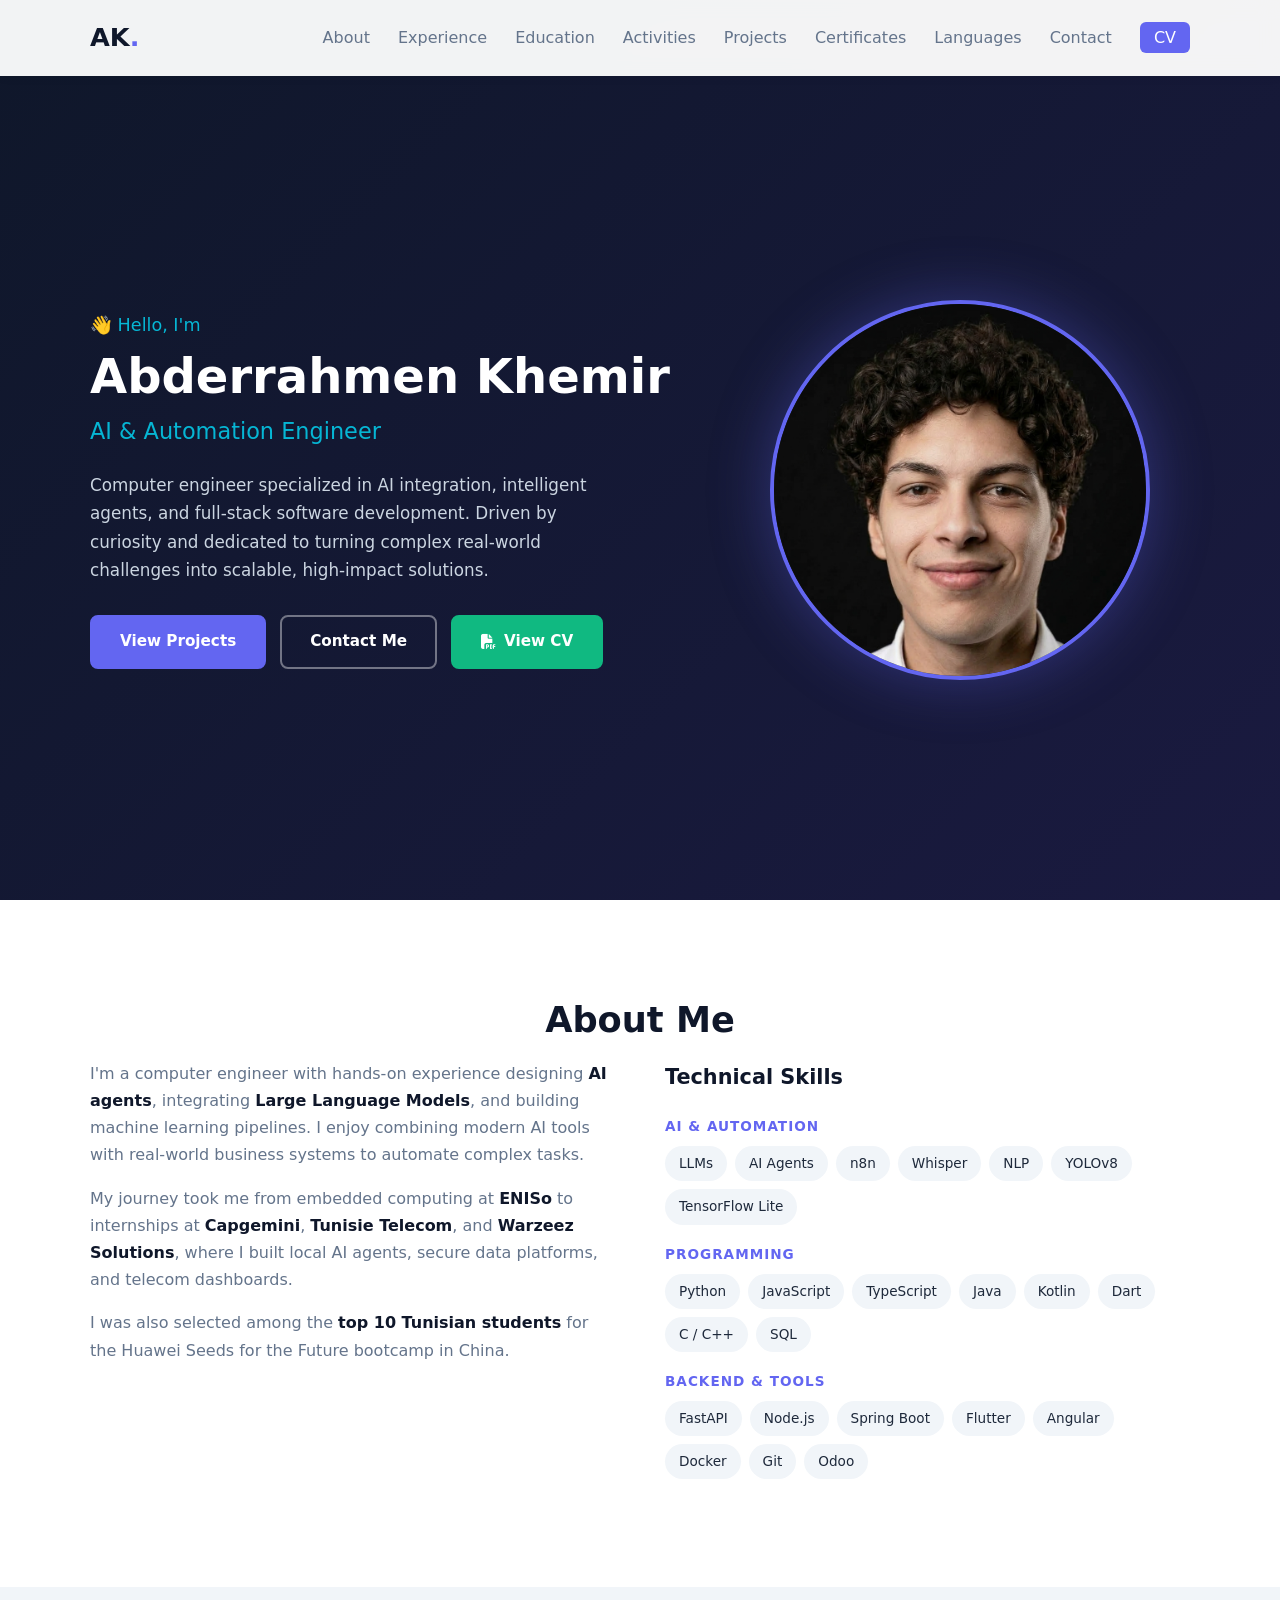
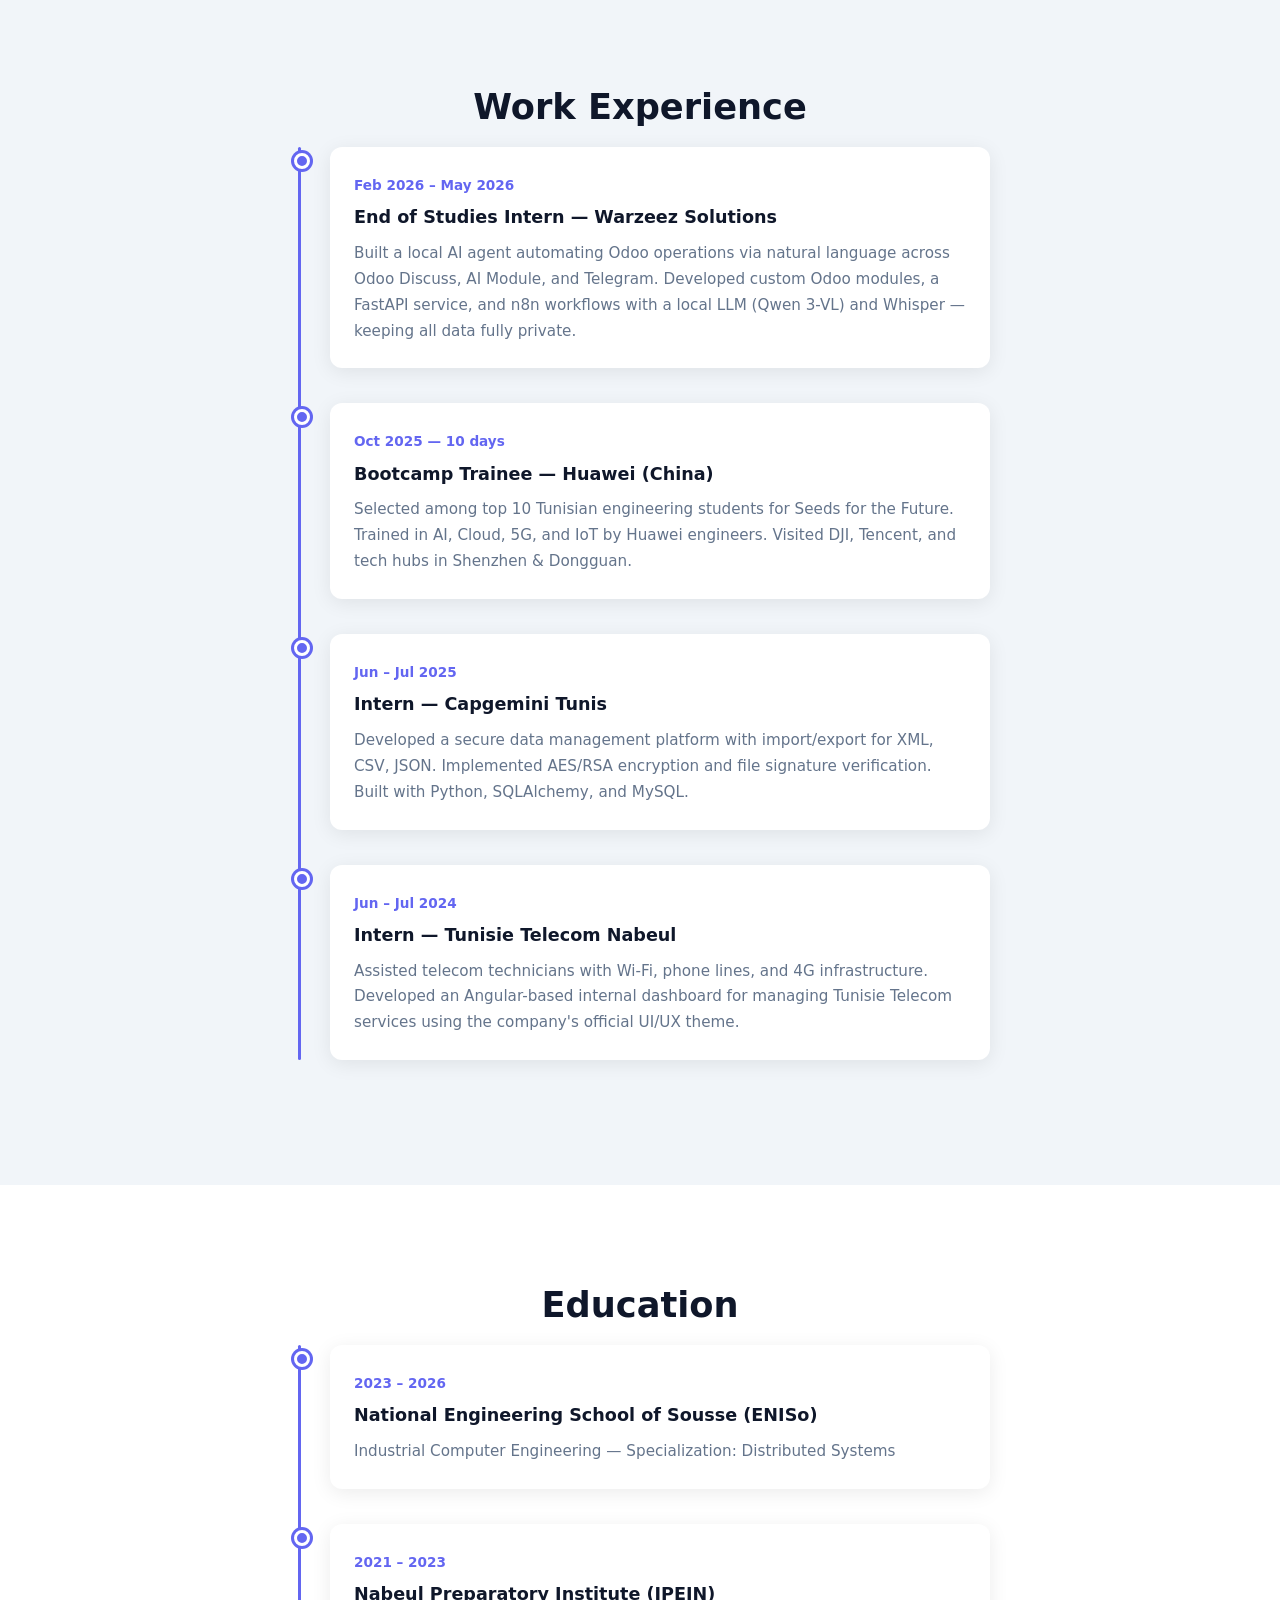
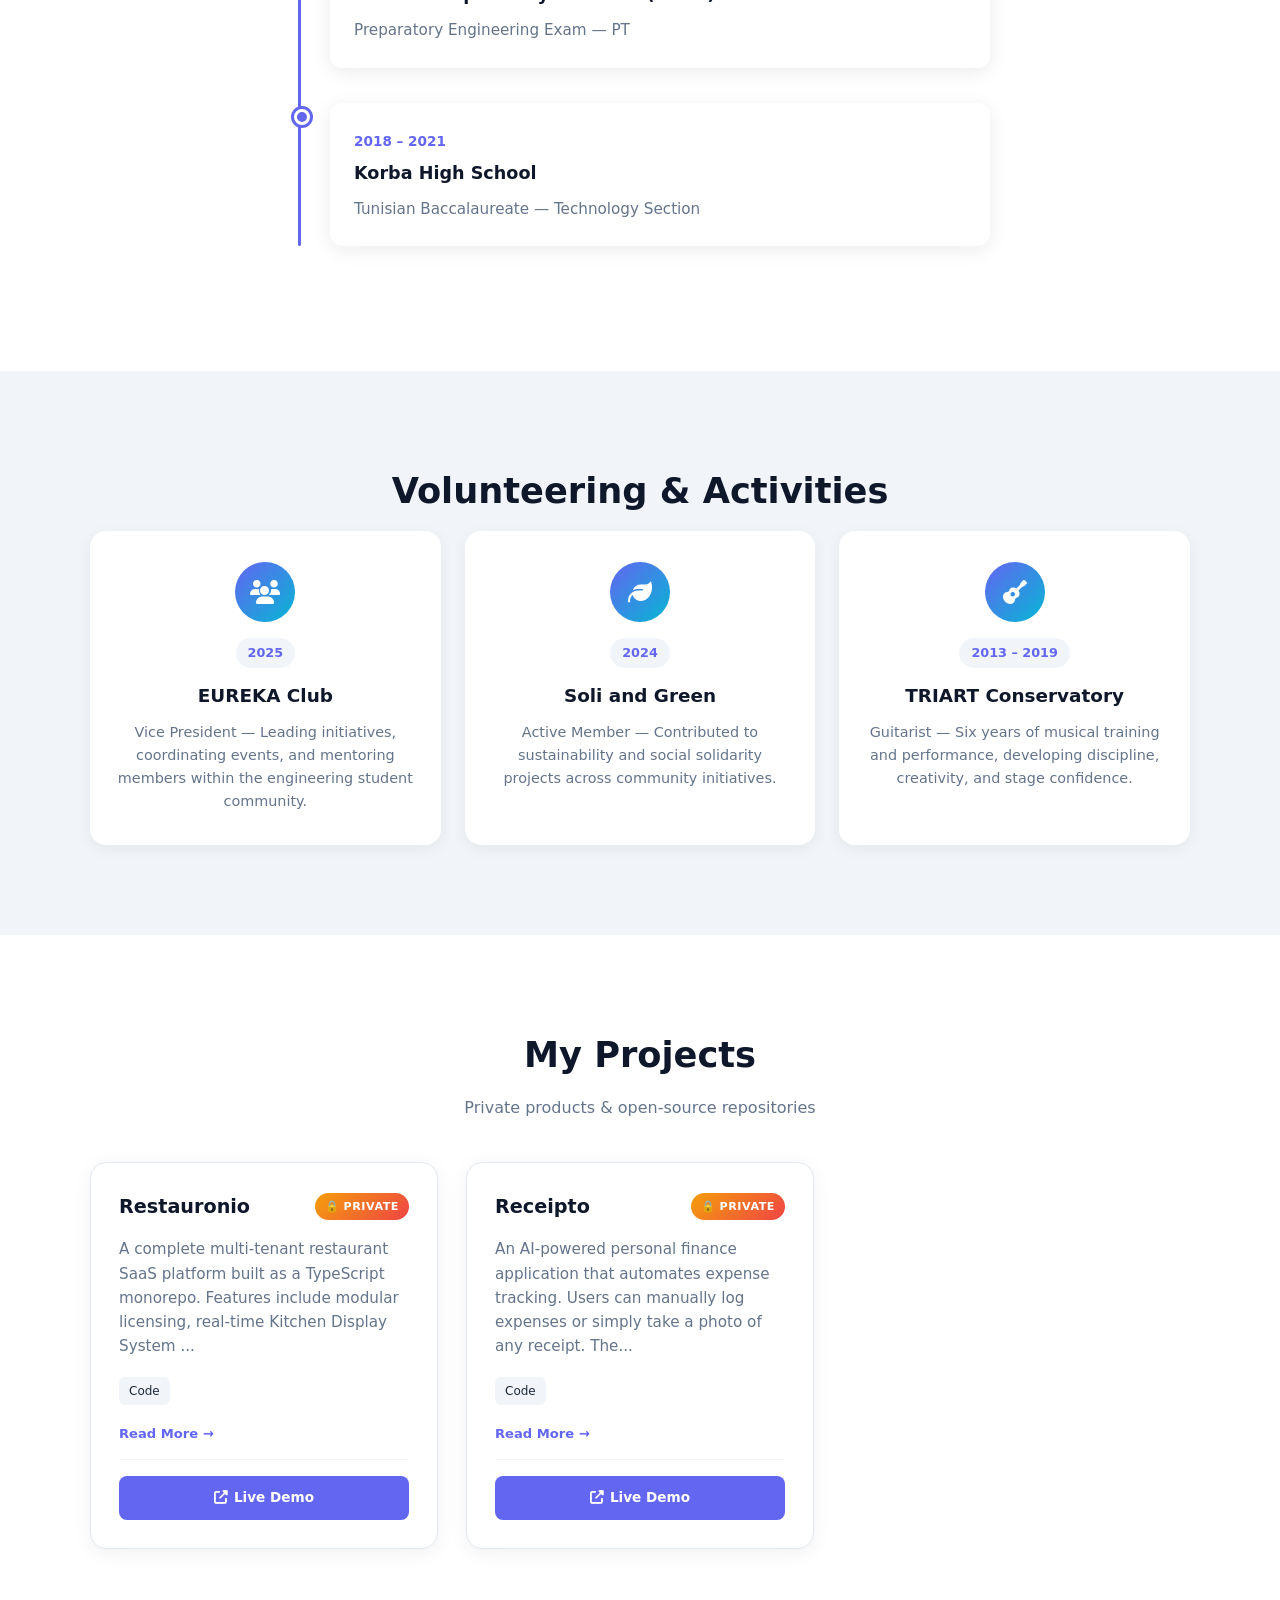
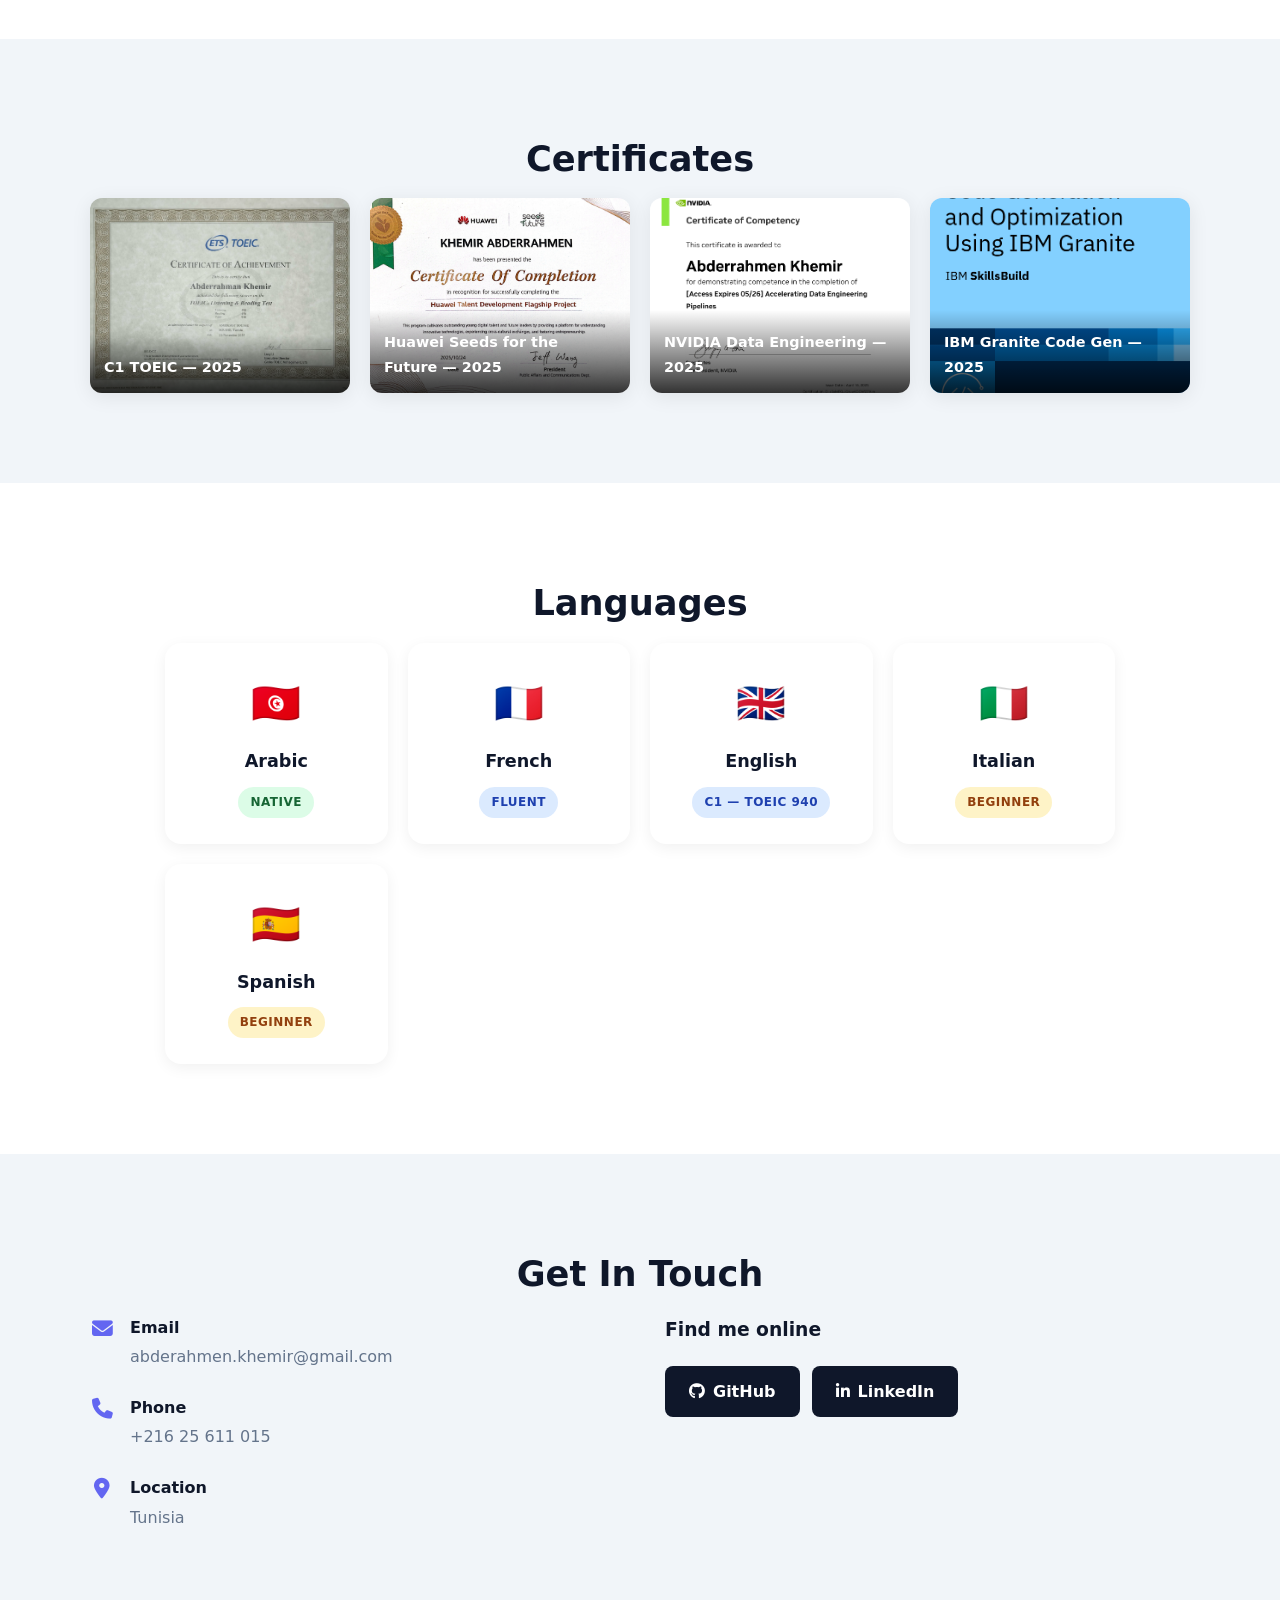
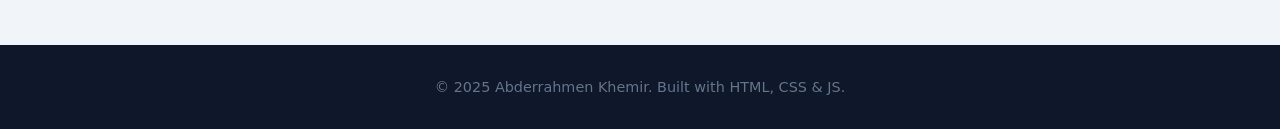
==== commit ab54774c: "Added CV download button and PDF" ====
--- a/index.html
+++ b/index.html
@@ -24,6 +24,7 @@
                 <li><a href="#certificates">Certificates</a></li>
                 <li><a href="#languages">Languages</a></li>
                 <li><a href="#contact">Contact</a></li>
+                <li><a href="assets/cv.pdf" target="_blank" rel="noopener noreferrer" class="nav-cv-btn">CV</a></li>
             </ul>
             <button class="hamburger" id="hamburger" aria-label="Menu">
                 <i class="fas fa-bars"></i>
@@ -46,6 +47,7 @@
                 <div class="hero-btns">
                     <a href="#projects" class="btn">View Projects</a>
                     <a href="#contact" class="btn btn-outline">Contact Me</a>
+                    <a href="assets/cv.pdf" target="_blank" rel="noopener noreferrer" class="btn btn-cv"><i class="fas fa-file-pdf"></i> View CV</a>
                 </div>
             </div>
             <div class="hero-img-wrapper">
--- a/style.css
+++ b/style.css
@@ -60,6 +60,17 @@
     transition: color 0.3s;
 }
 .nav-links a:hover { color: var(--primary); }
+.nav-cv-btn {
+    background: var(--primary);
+    color: white !important;
+    padding: 6px 14px;
+    border-radius: 6px;
+    transition: all 0.3s ease;
+}
+.nav-cv-btn:hover {
+    background: var(--primary-dark);
+    transform: translateY(-1px);
+}
 .hamburger {
     display: none; background: none; border: none;
     font-size: 1.4rem; cursor: pointer; color: var(--dark);
@@ -108,6 +119,19 @@
     border-color: rgba(255,255,255,0.4);
 }
 .btn-outline:hover { background: var(--white); color: var(--dark); }
+.btn-cv {
+    background: #10b981;
+    border-color: #10b981;
+    color: white;
+    display: inline-flex;
+    align-items: center;
+    gap: 8px;
+}
+.btn-cv:hover {
+    background: #059669;
+    border-color: #059669;
+    transform: translateY(-2px);
+}
 
 .hero-img-wrapper {
     display: flex;
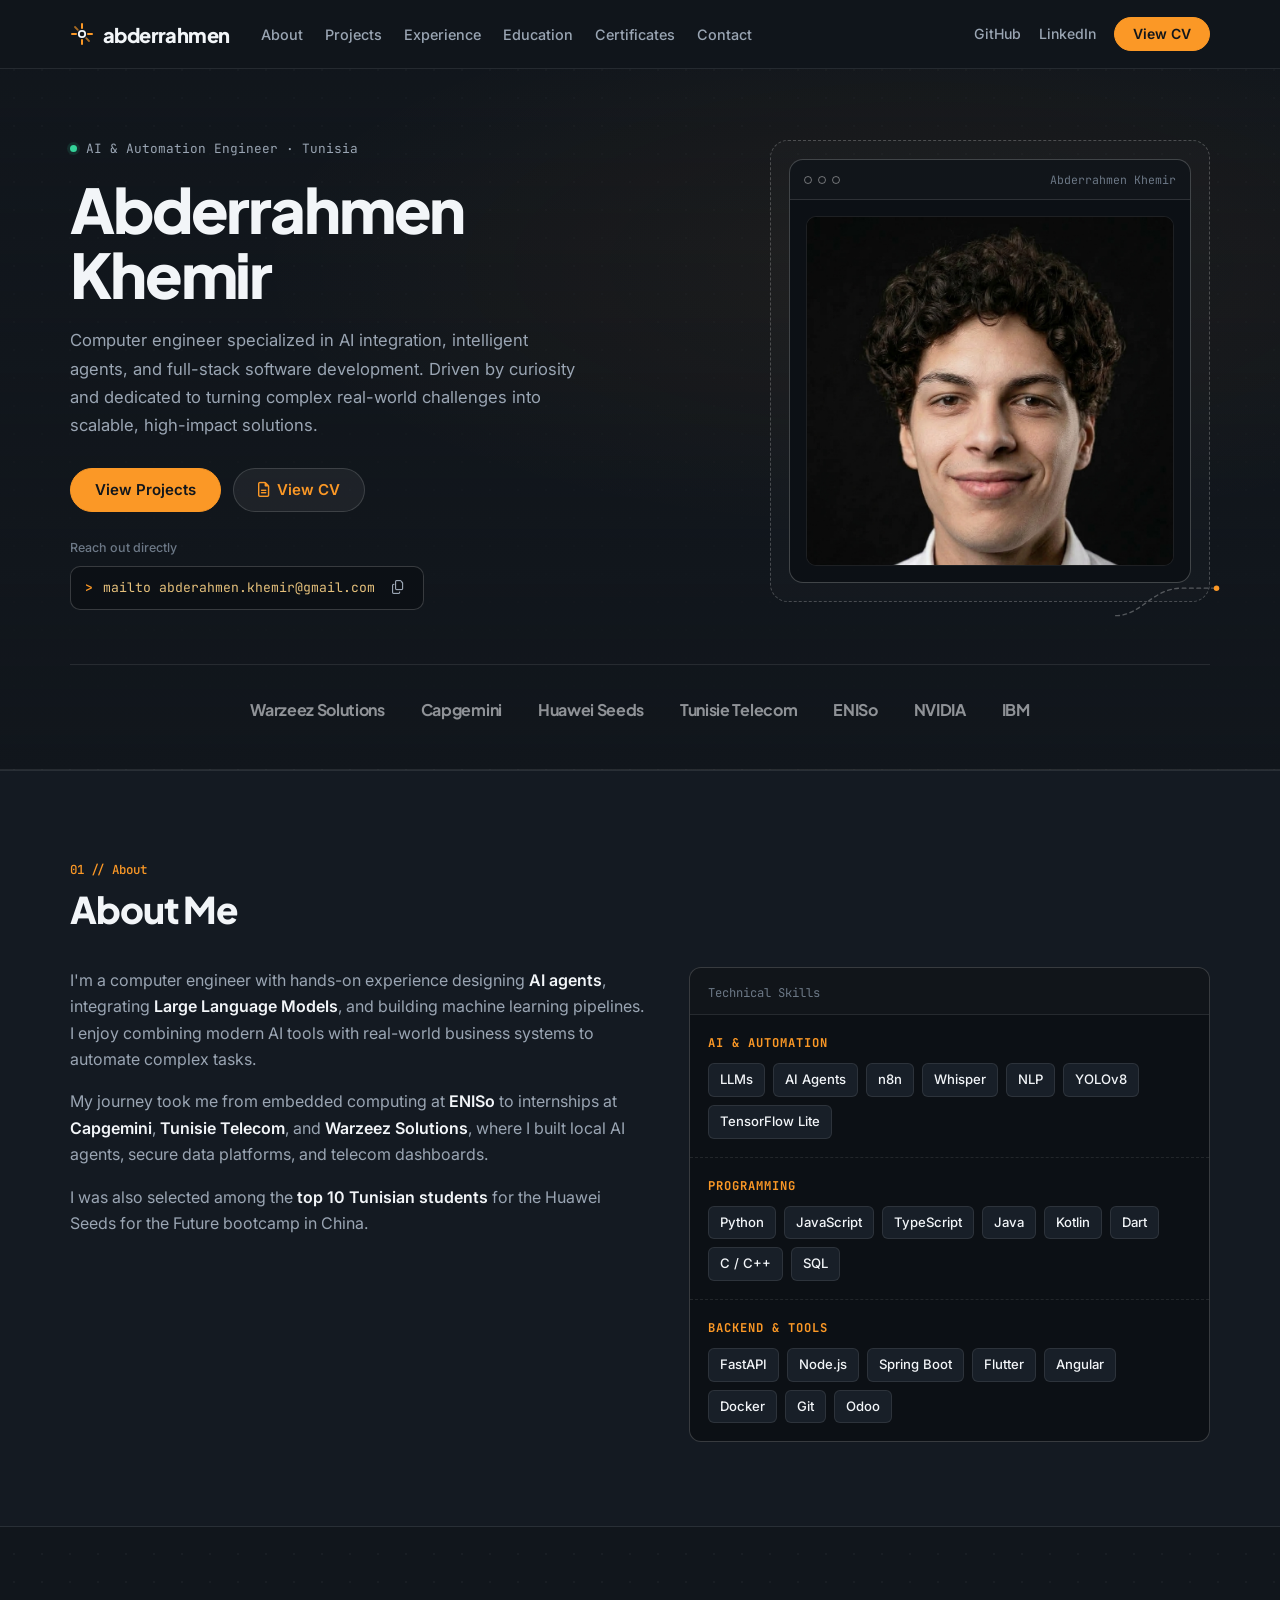
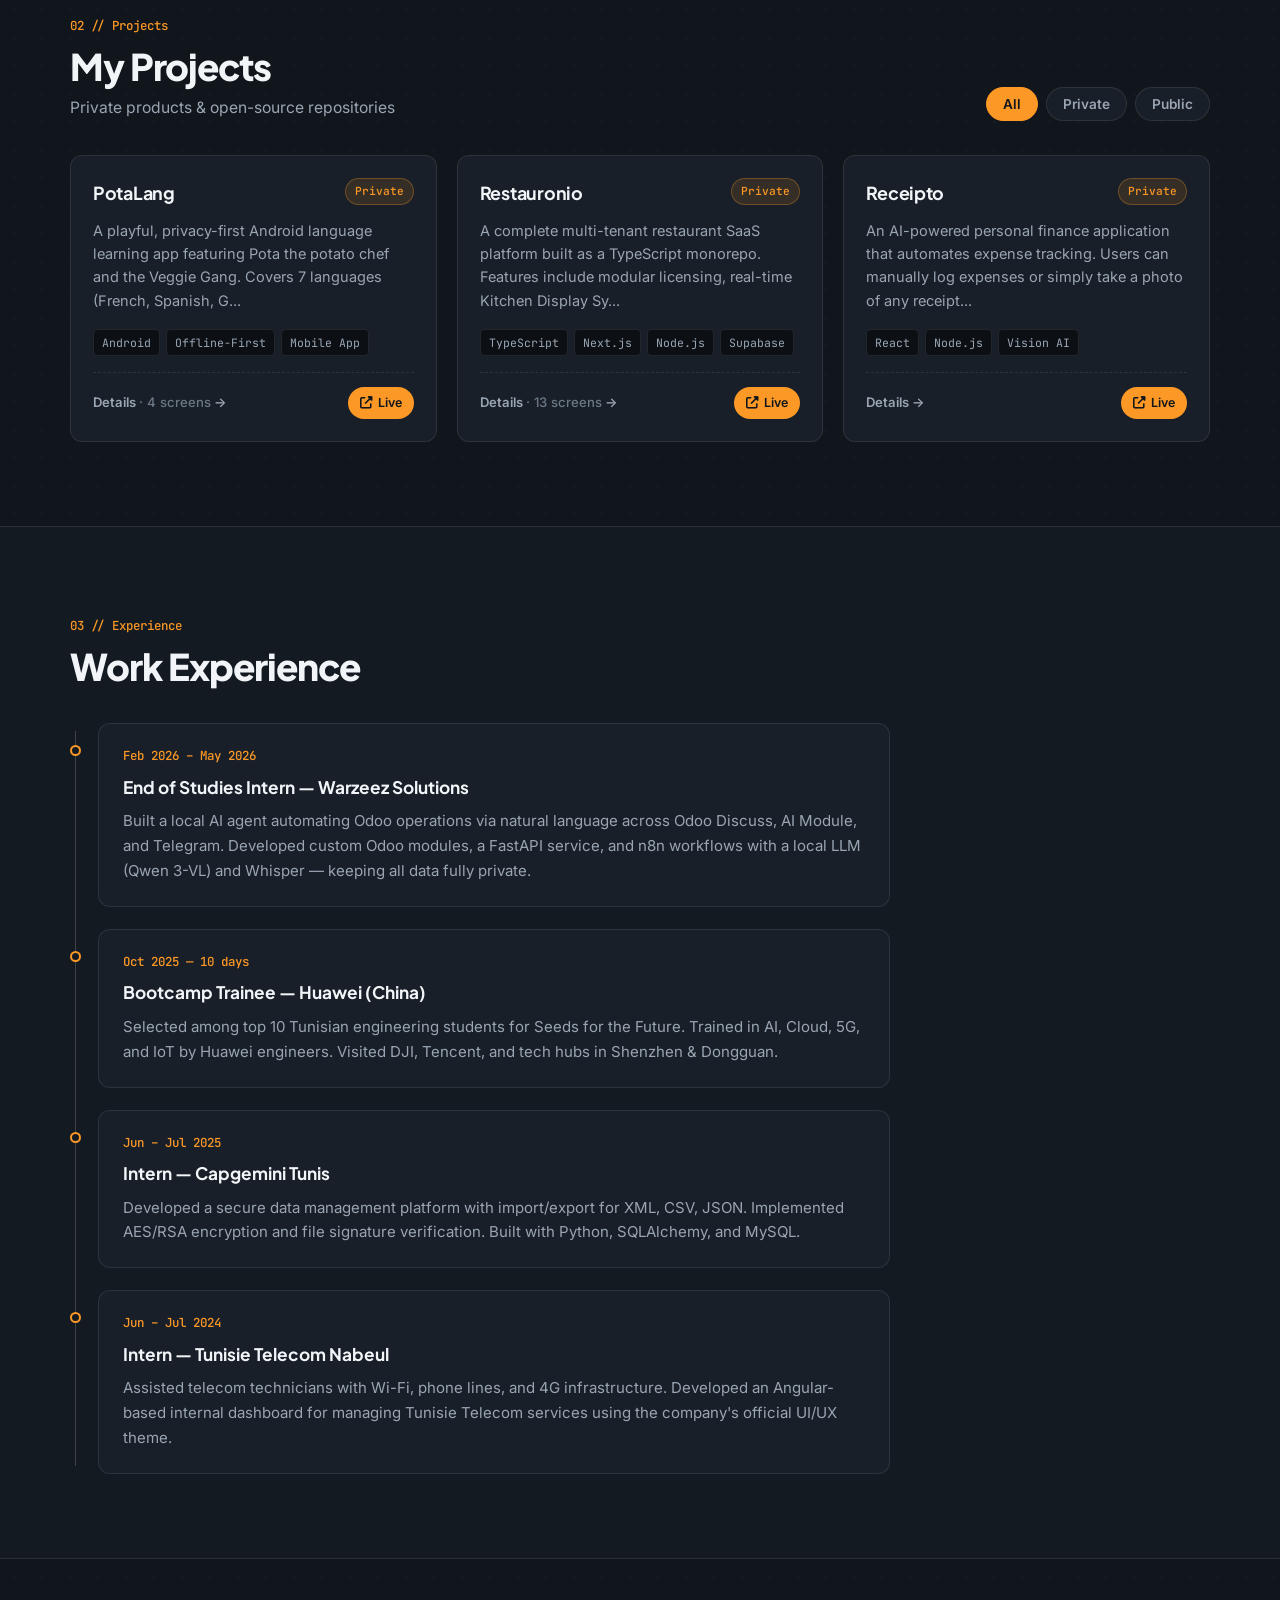
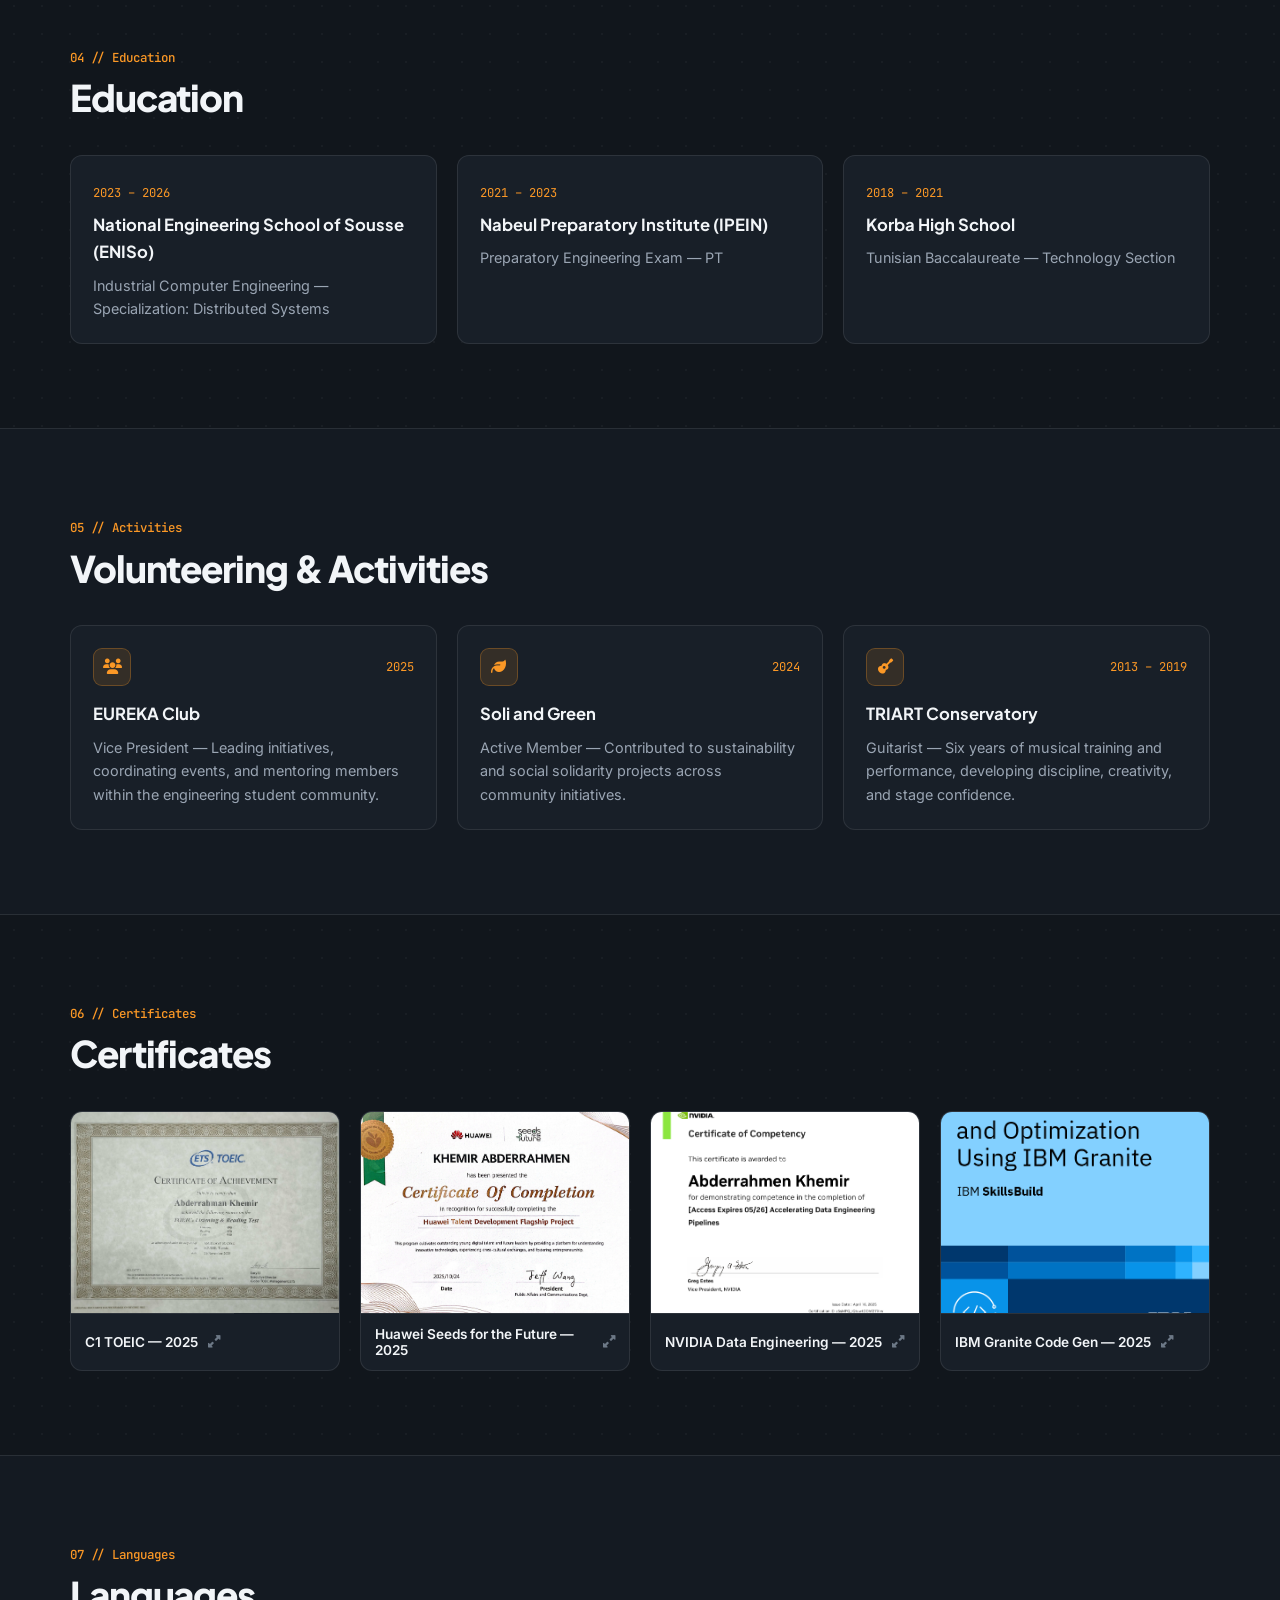
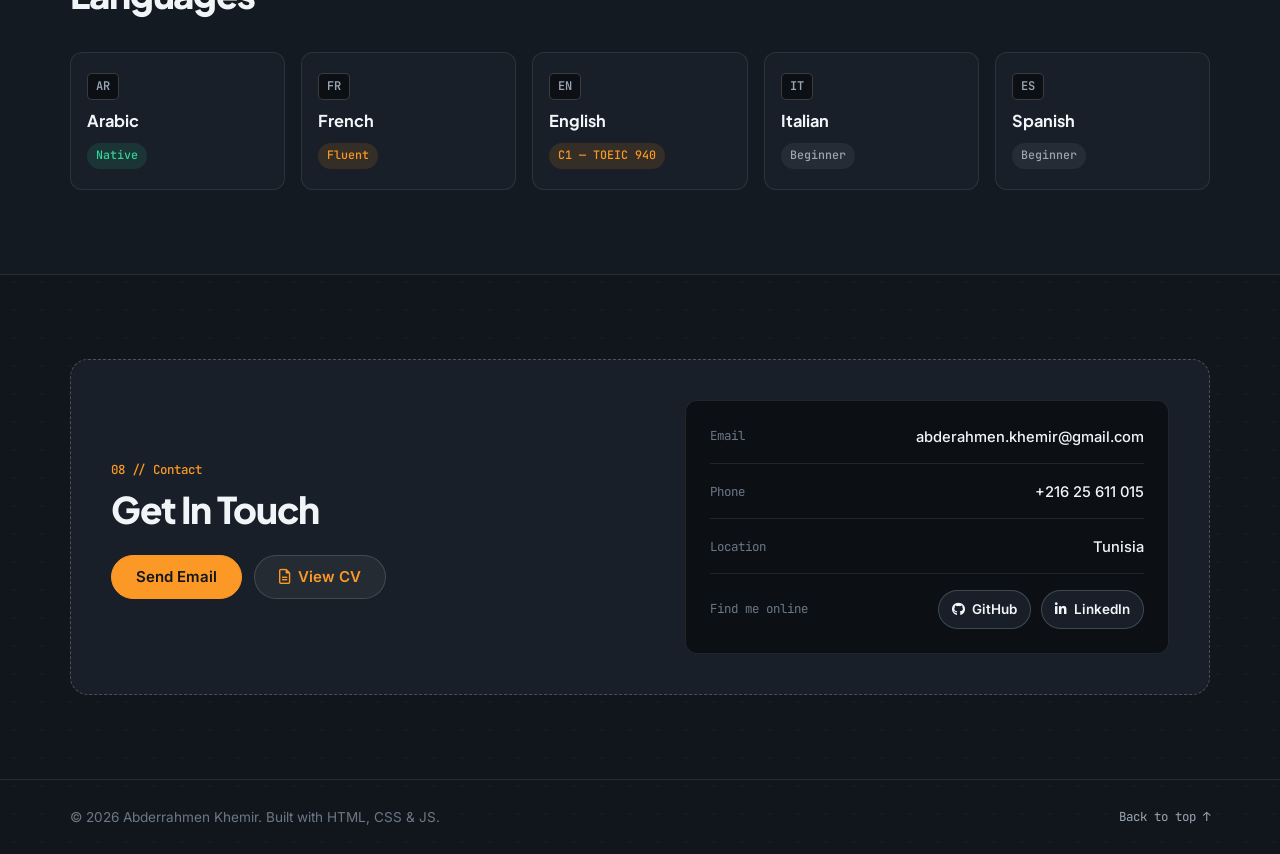
==== commit 77aaa259: "Redesign portfolio style and update project list with PotaLang" ====
--- a/index.html
+++ b/index.html
@@ -4,65 +4,144 @@
 <head>
     <meta charset="UTF-8">
     <meta name="viewport" content="width=device-width, initial-scale=1.0">
-    <title>Abderrahmen Khemir — AI & Software Engineer</title>
+    <title>Abderrahmen Khemir — AI &amp; Software Engineer</title>
+    <link rel="preconnect" href="https://fonts.googleapis.com">
+    <link rel="preconnect" href="https://fonts.gstatic.com" crossorigin>
+    <link href="https://fonts.googleapis.com/css2?family=Inter:wght@400;500;600;700&family=JetBrains+Mono:wght@400;500;600&family=Plus+Jakarta+Sans:wght@600;700;800&display=swap" rel="stylesheet">
+    <link rel="stylesheet" href="https://cdnjs.cloudflare.com/ajax/libs/font-awesome/6.5.0/css/all.min.css">
     <link rel="stylesheet" href="style.css">
-    <link rel="stylesheet" href="https://cdnjs.cloudflare.com/ajax/libs/font-awesome/6.5.0/css/all.min.css">
 </head>
 
 <body>
 
     <!-- ========== NAVBAR ========== -->
-    <header>
-        <nav class="container">
-            <a href="#" class="logo">AK<span>.</span></a>
-            <ul class="nav-links" id="navLinks">
-                <li><a href="#about">About</a></li>
-                <li><a href="#experience">Experience</a></li>
-                <li><a href="#education">Education</a></li>
-                <li><a href="#volunteering">Activities</a></li>
-                <li><a href="#projects">Projects</a></li>
-                <li><a href="#certificates">Certificates</a></li>
-                <li><a href="#languages">Languages</a></li>
-                <li><a href="#contact">Contact</a></li>
-                <li><a href="assets/cv.pdf" target="_blank" rel="noopener noreferrer" class="nav-cv-btn">CV</a></li>
-            </ul>
-            <button class="hamburger" id="hamburger" aria-label="Menu">
-                <i class="fas fa-bars"></i>
-            </button>
+    <header class="site-header">
+        <nav class="container nav-inner">
+            <div class="nav-left">
+                <a href="#home" class="brand" aria-label="Abderrahmen Khemir home">
+                    <svg class="brand-mark" width="24" height="24" viewBox="0 0 24 24" fill="none" aria-hidden="true">
+                        <line x1="12" y1="2" x2="12" y2="6" stroke="#fb9826" stroke-width="2" stroke-linecap="round"/>
+                        <line x1="12" y1="18" x2="12" y2="22" stroke="#fb9826" stroke-width="2" stroke-linecap="round"/>
+                        <line x1="2" y1="12" x2="6" y2="12" stroke="#fb9826" stroke-width="2" stroke-linecap="round"/>
+                        <line x1="18" y1="12" x2="22" y2="12" stroke="#fb9826" stroke-width="2" stroke-linecap="round"/>
+                        <line x1="5" y1="5" x2="7.8" y2="7.8" stroke="#fb9826" stroke-width="1.8" stroke-linecap="round" opacity="0.65"/>
+                        <line x1="16.2" y1="16.2" x2="19" y2="19" stroke="#fb9826" stroke-width="1.8" stroke-linecap="round" opacity="0.65"/>
+                        <circle cx="12" cy="12" r="3.2" stroke="#f2f5f8" stroke-width="1.8"/>
+                    </svg>
+                    <span class="brand-text">abderrahmen</span>
+                </a>
+
+                <ul class="nav-links" id="navLinks">
+                    <li><a href="#about">About</a></li>
+                    <li><a href="#projects">Projects</a></li>
+                    <li><a href="#experience">Experience</a></li>
+                    <li><a href="#education">Education</a></li>
+                    <li><a href="#certificates">Certificates</a></li>
+                    <li><a href="#contact">Contact</a></li>
+                    <li class="mobile-only-nav"><a href="assets/cv.pdf" target="_blank" rel="noopener noreferrer">View CV</a></li>
+                </ul>
+            </div>
+
+            <div class="nav-actions">
+                <a href="https://github.com/abdoukhemir" target="_blank" rel="noopener noreferrer" class="nav-text-link">GitHub</a>
+                <a href="https://www.linkedin.com/in/abderrahmen-khemir-a94a21257/" target="_blank" rel="noopener noreferrer" class="nav-text-link">LinkedIn</a>
+                <a href="assets/cv.pdf" target="_blank" rel="noopener noreferrer" class="pill-btn pill-primary pill-sm">View CV</a>
+                <button class="hamburger" id="hamburger" type="button" aria-label="Toggle menu" aria-expanded="false">
+                    <i class="fas fa-bars"></i>
+                </button>
+            </div>
         </nav>
     </header>
 
     <!-- ========== HERO ========== -->
     <section class="hero" id="home">
-        <div class="container hero-inner">
-            <div class="hero-text">
-                <p class="hero-tag">👋 Hello, I'm</p>
-                <h1>Abderrahmen Khemir</h1>
-                <h2>AI & Automation Engineer</h2>
-                <p class="hero-desc">
-                    Computer engineer specialized in AI integration, intelligent agents, and full-stack software
-                    development. Driven by curiosity and dedicated to turning complex real-world challenges into
-                    scalable, high-impact solutions.
-                </p>
-                <div class="hero-btns">
-                    <a href="#projects" class="btn">View Projects</a>
-                    <a href="#contact" class="btn btn-outline">Contact Me</a>
-                    <a href="assets/cv.pdf" target="_blank" rel="noopener noreferrer" class="btn btn-cv"><i class="fas fa-file-pdf"></i> View CV</a>
-                </div>
-            </div>
-            <div class="hero-img-wrapper">
-                <!-- REPLACE with your photo -->
-                <img src="assets/profile.jpg" alt="Abderrahmen Khemir" class="hero-img">
-            </div>
-        </div>
-    </section>
-
-    <!-- ========== ABOUT ========== -->
-    <section id="about" class="section">
-        <div class="container">
-            <h2 class="section-title">About Me</h2>
+        <div class="container">
+            <div class="hero-grid">
+                <div class="hero-copy">
+                    <div class="hero-eyebrow">
+                        <span class="status-dot" aria-hidden="true"></span>
+                        <span>AI &amp; Automation Engineer · Tunisia</span>
+                    </div>
+
+                    <h1>Abderrahmen<br>Khemir</h1>
+
+                    <p class="hero-lead">
+                        Computer engineer specialized in AI integration, intelligent agents, and full-stack software
+                        development. Driven by curiosity and dedicated to turning complex real-world challenges into
+                        scalable, high-impact solutions.
+                    </p>
+
+                    <div class="hero-cta-row">
+                        <a href="#projects" class="pill-btn pill-primary">View Projects</a>
+                        <a href="assets/cv.pdf" target="_blank" rel="noopener noreferrer" class="pill-btn pill-ghost">
+                            <i class="far fa-file-lines" aria-hidden="true"></i> View CV
+                        </a>
+                    </div>
+
+                    <div class="hero-cli-block">
+                        <span class="hero-cli-label">Reach out directly</span>
+                        <div class="cli-pill">
+                            <span class="cli-prompt" aria-hidden="true">&gt;</span>
+                            <a href="mailto:abderahmen.khemir@gmail.com" class="cli-command">mailto abderahmen.khemir@gmail.com</a>
+                            <button type="button" class="cli-copy-btn" id="copyEmailBtn" aria-label="Copy email address" title="Copy email address">
+                                <i class="far fa-copy" id="copyEmailIcon"></i>
+                                <span class="cli-copy-feedback" id="copyEmailFeedback">Copied</span>
+                            </button>
+                        </div>
+                    </div>
+                </div>
+
+                <!-- Dashed Technical Frame -->
+                <div class="hero-showcase">
+                    <div class="sketch-frame">
+                        <div class="sketch-window">
+                            <div class="sketch-topbar">
+                                <div class="sketch-dots" aria-hidden="true">
+                                    <span></span><span></span><span></span>
+                                </div>
+                                <span class="sketch-path">Abderrahmen Khemir</span>
+                            </div>
+
+                            <div class="sketch-body">
+                                <div class="portrait-card">
+                                    <img src="assets/profile.jpg" alt="Abderrahmen Khemir" class="hero-portrait">
+                                </div>
+                            </div>
+                        </div>
+
+                        <svg class="sketch-connector" viewBox="0 0 120 48" fill="none" aria-hidden="true">
+                            <path d="M4 40 C 32 40, 44 10, 76 10 L 112 10" stroke="rgba(255,255,255,0.28)" stroke-width="1.5" stroke-dasharray="4 4" stroke-linecap="round"/>
+                            <circle cx="114" cy="10" r="3" fill="#fb9826"/>
+                        </svg>
+                    </div>
+                </div>
+            </div>
+
+            <!-- Monochrome Affiliations Strip -->
+            <div class="credentials-strip" aria-label="Experience and certifications">
+                <div class="strip-track">
+                    <span class="strip-item">Warzeez Solutions</span>
+                    <span class="strip-item">Capgemini</span>
+                    <span class="strip-item">Huawei Seeds</span>
+                    <span class="strip-item">Tunisie Telecom</span>
+                    <span class="strip-item">ENISo</span>
+                    <span class="strip-item">NVIDIA</span>
+                    <span class="strip-item">IBM</span>
+                </div>
+            </div>
+        </div>
+    </section>
+
+    <!-- ========== ABOUT & SKILLS ========== -->
+    <section id="about" class="section section-alt">
+        <div class="container">
+            <div class="section-head">
+                <span class="section-index">01 // About</span>
+                <h2 class="section-title">About Me</h2>
+            </div>
+
             <div class="about-grid">
-                <div class="about-text">
+                <div class="about-prose">
                     <p>
                         I'm a computer engineer with hands-on experience designing
                         <strong>AI agents</strong>, integrating <strong>Large Language Models</strong>,
@@ -80,27 +159,30 @@
                         for the Huawei Seeds for the Future bootcamp in China.
                     </p>
                 </div>
-                <div class="skills-box">
-                    <h3>Technical Skills</h3>
-                    <div class="skill-category">
-                        <h4>AI & Automation</h4>
-                        <div class="tags">
+
+                <div class="skills-panel">
+                    <div class="skills-panel-head">
+                        <span class="mono-label">Technical Skills</span>
+                    </div>
+                    <div class="skill-group">
+                        <h3>AI &amp; Automation</h3>
+                        <div class="chip-list">
                             <span>LLMs</span><span>AI Agents</span><span>n8n</span>
                             <span>Whisper</span><span>NLP</span><span>YOLOv8</span>
                             <span>TensorFlow Lite</span>
                         </div>
                     </div>
-                    <div class="skill-category">
-                        <h4>Programming</h4>
-                        <div class="tags">
+                    <div class="skill-group">
+                        <h3>Programming</h3>
+                        <div class="chip-list">
                             <span>Python</span><span>JavaScript</span><span>TypeScript</span>
                             <span>Java</span><span>Kotlin</span><span>Dart</span>
                             <span>C / C++</span><span>SQL</span>
                         </div>
                     </div>
-                    <div class="skill-category">
-                        <h4>Backend & Tools</h4>
-                        <div class="tags">
+                    <div class="skill-group">
+                        <h3>Backend &amp; Tools</h3>
+                        <div class="chip-list">
                             <span>FastAPI</span><span>Node.js</span><span>Spring Boot</span>
                             <span>Flutter</span><span>Angular</span><span>Docker</span>
                             <span>Git</span><span>Odoo</span>
@@ -111,56 +193,89 @@
         </div>
     </section>
 
+    <!-- ========== PROJECTS ========== -->
+    <section id="projects" class="section">
+        <div class="container">
+            <div class="section-head-row">
+                <div class="section-head">
+                    <span class="section-index">02 // Projects</span>
+                    <h2 class="section-title">My Projects</h2>
+                    <p class="section-subtitle">Private products &amp; open-source repositories</p>
+                </div>
+
+                <div class="project-filters" role="group" aria-label="Filter projects">
+                    <button type="button" class="filter-pill active" data-filter="all">All</button>
+                    <button type="button" class="filter-pill" data-filter="private">Private</button>
+                    <button type="button" class="filter-pill" data-filter="public">Public</button>
+                </div>
+            </div>
+
+            <div id="projects-grid" class="projects-grid">
+                <p class="loading">Loading projects...</p>
+            </div>
+        </div>
+    </section>
+
     <!-- ========== EXPERIENCE ========== -->
     <section id="experience" class="section section-alt">
         <div class="container">
-            <h2 class="section-title">Work Experience</h2>
+            <div class="section-head">
+                <span class="section-index">03 // Experience</span>
+                <h2 class="section-title">Work Experience</h2>
+            </div>
+
             <div class="timeline">
-
-                <div class="timeline-item">
-                    <div class="timeline-dot"></div>
+                <article class="timeline-item">
+                    <div class="timeline-marker" aria-hidden="true"></div>
                     <div class="timeline-card">
-                        <span class="timeline-date">Feb 2026 – May 2026</span>
+                        <div class="timeline-meta">
+                            <span class="timeline-date">Feb 2026 – May 2026</span>
+                        </div>
                         <h3>End of Studies Intern — Warzeez Solutions</h3>
                         <p>Built a local AI agent automating Odoo operations via natural language across Odoo Discuss,
                             AI Module, and Telegram. Developed custom Odoo modules, a FastAPI service, and n8n workflows
                             with a local LLM (Qwen 3-VL) and Whisper — keeping all data fully private.</p>
                     </div>
-                </div>
-
-                <div class="timeline-item">
-                    <div class="timeline-dot"></div>
+                </article>
+
+                <article class="timeline-item">
+                    <div class="timeline-marker" aria-hidden="true"></div>
                     <div class="timeline-card">
-                        <span class="timeline-date">Oct 2025 — 10 days</span>
+                        <div class="timeline-meta">
+                            <span class="timeline-date">Oct 2025 — 10 days</span>
+                        </div>
                         <h3>Bootcamp Trainee — Huawei (China)</h3>
                         <p>Selected among top 10 Tunisian engineering students for Seeds for the Future. Trained in AI,
-                            Cloud, 5G, and IoT by Huawei engineers. Visited DJI, Tencent, and tech hubs in Shenzhen &
+                            Cloud, 5G, and IoT by Huawei engineers. Visited DJI, Tencent, and tech hubs in Shenzhen &amp;
                             Dongguan.</p>
                     </div>
-                </div>
-
-                <div class="timeline-item">
-                    <div class="timeline-dot"></div>
+                </article>
+
+                <article class="timeline-item">
+                    <div class="timeline-marker" aria-hidden="true"></div>
                     <div class="timeline-card">
-                        <span class="timeline-date">Jun – Jul 2025</span>
+                        <div class="timeline-meta">
+                            <span class="timeline-date">Jun – Jul 2025</span>
+                        </div>
                         <h3>Intern — Capgemini Tunis</h3>
                         <p>Developed a secure data management platform with import/export for XML, CSV, JSON.
                             Implemented AES/RSA encryption and file signature verification. Built with Python,
                             SQLAlchemy, and MySQL.</p>
                     </div>
-                </div>
-
-                <div class="timeline-item">
-                    <div class="timeline-dot"></div>
+                </article>
+
+                <article class="timeline-item">
+                    <div class="timeline-marker" aria-hidden="true"></div>
                     <div class="timeline-card">
-                        <span class="timeline-date">Jun – Jul 2024</span>
+                        <div class="timeline-meta">
+                            <span class="timeline-date">Jun – Jul 2024</span>
+                        </div>
                         <h3>Intern — Tunisie Telecom Nabeul</h3>
                         <p>Assisted telecom technicians with Wi-Fi, phone lines, and 4G infrastructure. Developed an
                             Angular-based internal dashboard for managing Tunisie Telecom services using the company's
                             official UI/UX theme.</p>
                     </div>
-                </div>
-
+                </article>
             </div>
         </div>
     </section>
@@ -168,36 +283,29 @@
     <!-- ========== EDUCATION ========== -->
     <section id="education" class="section">
         <div class="container">
-            <h2 class="section-title">Education</h2>
-            <div class="timeline">
-
-                <div class="timeline-item">
-                    <div class="timeline-dot"></div>
-                    <div class="timeline-card">
-                        <span class="timeline-date">2023 – 2026</span>
-                        <h3>National Engineering School of Sousse (ENISo)</h3>
-                        <p>Industrial Computer Engineering — Specialization: Distributed Systems</p>
-                    </div>
-                </div>
-
-                <div class="timeline-item">
-                    <div class="timeline-dot"></div>
-                    <div class="timeline-card">
-                        <span class="timeline-date">2021 – 2023</span>
-                        <h3>Nabeul Preparatory Institute (IPEIN)</h3>
-                        <p>Preparatory Engineering Exam — PT</p>
-                    </div>
-                </div>
-
-                <div class="timeline-item">
-                    <div class="timeline-dot"></div>
-                    <div class="timeline-card">
-                        <span class="timeline-date">2018 – 2021</span>
-                        <h3>Korba High School</h3>
-                        <p>Tunisian Baccalaureate — Technology Section</p>
-                    </div>
-                </div>
-
+            <div class="section-head">
+                <span class="section-index">04 // Education</span>
+                <h2 class="section-title">Education</h2>
+            </div>
+
+            <div class="edu-grid">
+                <article class="surface-card">
+                    <span class="card-date">2023 – 2026</span>
+                    <h3>National Engineering School of Sousse (ENISo)</h3>
+                    <p>Industrial Computer Engineering — Specialization: Distributed Systems</p>
+                </article>
+
+                <article class="surface-card">
+                    <span class="card-date">2021 – 2023</span>
+                    <h3>Nabeul Preparatory Institute (IPEIN)</h3>
+                    <p>Preparatory Engineering Exam — PT</p>
+                </article>
+
+                <article class="surface-card">
+                    <span class="card-date">2018 – 2021</span>
+                    <h3>Korba High School</h3>
+                    <p>Tunisian Baccalaureate — Technology Section</p>
+                </article>
             </div>
         </div>
     </section>
@@ -205,151 +313,177 @@
     <!-- ========== VOLUNTEERING ========== -->
     <section id="volunteering" class="section section-alt">
         <div class="container">
-            <h2 class="section-title">Volunteering & Activities</h2>
+            <div class="section-head">
+                <span class="section-index">05 // Activities</span>
+                <h2 class="section-title">Volunteering &amp; Activities</h2>
+            </div>
+
             <div class="volunteer-grid">
-
-                <div class="volunteer-card">
-                    <div class="volunteer-icon"><i class="fas fa-users"></i></div>
-                    <span class="volunteer-year">2025</span>
+                <article class="surface-card">
+                    <div class="card-top-row">
+                        <div class="icon-box"><i class="fas fa-users"></i></div>
+                        <span class="card-date">2025</span>
+                    </div>
                     <h3>EUREKA Club</h3>
                     <p>Vice President — Leading initiatives, coordinating events, and mentoring members within the
                         engineering student community.</p>
-                </div>
-
-                <div class="volunteer-card">
-                    <div class="volunteer-icon"><i class="fas fa-leaf"></i></div>
-                    <span class="volunteer-year">2024</span>
+                </article>
+
+                <article class="surface-card">
+                    <div class="card-top-row">
+                        <div class="icon-box"><i class="fas fa-leaf"></i></div>
+                        <span class="card-date">2024</span>
+                    </div>
                     <h3>Soli and Green</h3>
                     <p>Active Member — Contributed to sustainability and social solidarity projects across community
                         initiatives.</p>
-                </div>
-
-                <div class="volunteer-card">
-                    <div class="volunteer-icon"><i class="fas fa-guitar"></i></div>
-                    <span class="volunteer-year">2013 – 2019</span>
+                </article>
+
+                <article class="surface-card">
+                    <div class="card-top-row">
+                        <div class="icon-box"><i class="fas fa-guitar"></i></div>
+                        <span class="card-date">2013 – 2019</span>
+                    </div>
                     <h3>TRIART Conservatory</h3>
                     <p>Guitarist — Six years of musical training and performance, developing discipline, creativity, and
                         stage confidence.</p>
-                </div>
-
-            </div>
-        </div>
-    </section>
-
-    <!-- ========== PROJECTS ========== -->
-    <section id="projects" class="section">
-        <div class="container">
-            <h2 class="section-title">My Projects</h2>
-            <p class="section-subtitle">Private products & open-source repositories</p>
-            <div id="projects-grid" class="projects-grid">
-                <p class="loading">Loading projects...</p>
+                </article>
             </div>
         </div>
     </section>
 
     <!-- ========== CERTIFICATES ========== -->
-    <section id="certificates" class="section section-alt">
-        <div class="container">
-            <h2 class="section-title">Certificates</h2>
+    <section id="certificates" class="section">
+        <div class="container">
+            <div class="section-head">
+                <span class="section-index">06 // Certificates</span>
+                <h2 class="section-title">Certificates</h2>
+            </div>
+
             <div class="certs-grid">
-                <div class="cert-card" onclick="openModal('assets/certs/toeic.png')">
-                    <img src="assets/certs/toeic.png" alt="C1 TOEIC">
-                    <div class="cert-overlay"><span>C1 TOEIC — 2025</span></div>
-                </div>
-                <div class="cert-card" onclick="openModal('assets/certs/huawei.png')">
-                    <img src="assets/certs/huawei.png" alt="Huawei">
-                    <div class="cert-overlay"><span>Huawei Seeds for the Future — 2025</span></div>
-                </div>
-                <div class="cert-card" onclick="openModal('assets/certs/nvidia.png')">
-                    <img src="assets/certs/nvidia.png" alt="NVIDIA">
-                    <div class="cert-overlay"><span>NVIDIA Data Engineering — 2025</span></div>
-                </div>
-                <div class="cert-card" onclick="openModal('assets/certs/ibm.png')">
-                    <img src="assets/certs/ibm.png" alt="IBM">
-                    <div class="cert-overlay"><span>IBM Granite Code Gen — 2025</span></div>
-                </div>
+                <button type="button" class="cert-card" onclick="openModal('assets/certs/toeic.png')">
+                    <div class="cert-thumb">
+                        <img src="assets/certs/toeic.png" alt="C1 TOEIC">
+                    </div>
+                    <div class="cert-meta">
+                        <span>C1 TOEIC — 2025</span>
+                        <i class="fas fa-expand-alt" aria-hidden="true"></i>
+                    </div>
+                </button>
+
+                <button type="button" class="cert-card" onclick="openModal('assets/certs/huawei.png')">
+                    <div class="cert-thumb">
+                        <img src="assets/certs/huawei.png" alt="Huawei">
+                    </div>
+                    <div class="cert-meta">
+                        <span>Huawei Seeds for the Future — 2025</span>
+                        <i class="fas fa-expand-alt" aria-hidden="true"></i>
+                    </div>
+                </button>
+
+                <button type="button" class="cert-card" onclick="openModal('assets/certs/nvidia.png')">
+                    <div class="cert-thumb">
+                        <img src="assets/certs/nvidia.png" alt="NVIDIA">
+                    </div>
+                    <div class="cert-meta">
+                        <span>NVIDIA Data Engineering — 2025</span>
+                        <i class="fas fa-expand-alt" aria-hidden="true"></i>
+                    </div>
+                </button>
+
+                <button type="button" class="cert-card" onclick="openModal('assets/certs/ibm.png')">
+                    <div class="cert-thumb">
+                        <img src="assets/certs/ibm.png" alt="IBM">
+                    </div>
+                    <div class="cert-meta">
+                        <span>IBM Granite Code Gen — 2025</span>
+                        <i class="fas fa-expand-alt" aria-hidden="true"></i>
+                    </div>
+                </button>
             </div>
         </div>
     </section>
 
     <!-- ========== LANGUAGES ========== -->
-    <section id="languages" class="section">
-        <div class="container">
-            <h2 class="section-title">Languages</h2>
+    <section id="languages" class="section section-alt">
+        <div class="container">
+            <div class="section-head">
+                <span class="section-index">07 // Languages</span>
+                <h2 class="section-title">Languages</h2>
+            </div>
+
             <div class="languages-grid">
-
                 <div class="language-card">
-                    <span class="lang-flag">🇹🇳</span>
+                    <span class="lang-code">AR</span>
                     <h3>Arabic</h3>
                     <span class="lang-level lang-native">Native</span>
                 </div>
 
                 <div class="language-card">
-                    <span class="lang-flag">🇫🇷</span>
+                    <span class="lang-code">FR</span>
                     <h3>French</h3>
                     <span class="lang-level lang-fluent">Fluent</span>
                 </div>
 
                 <div class="language-card">
-                    <span class="lang-flag">🇬🇧</span>
+                    <span class="lang-code">EN</span>
                     <h3>English</h3>
                     <span class="lang-level lang-fluent">C1 — TOEIC 940</span>
                 </div>
 
                 <div class="language-card">
-                    <span class="lang-flag">🇮🇹</span>
+                    <span class="lang-code">IT</span>
                     <h3>Italian</h3>
                     <span class="lang-level lang-basic">Beginner</span>
                 </div>
 
                 <div class="language-card">
-                    <span class="lang-flag">🇪🇸</span>
+                    <span class="lang-code">ES</span>
                     <h3>Spanish</h3>
                     <span class="lang-level lang-basic">Beginner</span>
                 </div>
-
             </div>
         </div>
     </section>
 
     <!-- ========== CONTACT ========== -->
-    <section id="contact" class="section section-alt">
-        <div class="container">
-            <h2 class="section-title">Get In Touch</h2>
-            <div class="contact-grid">
-                <div class="contact-info">
-                    <div class="contact-item">
-                        <i class="fas fa-envelope"></i>
-                        <div>
-                            <h4>Email</h4>
-                            <a href="mailto:abderahmen.khemir@gmail.com">abderahmen.khemir@gmail.com</a>
-                        </div>
-                    </div>
-                    <div class="contact-item">
-                        <i class="fas fa-phone"></i>
-                        <div>
-                            <h4>Phone</h4>
-                            <p>+216 25 611 015</p>
-                        </div>
-                    </div>
-                    <div class="contact-item">
-                        <i class="fas fa-map-marker-alt"></i>
-                        <div>
-                            <h4>Location</h4>
-                            <p>Tunisia</p>
-                        </div>
-                    </div>
-                </div>
-                <div class="contact-social">
-                    <h3>Find me online</h3>
-                    <div class="social-links">
-                        <a href="https://github.com/abdoukhemir" target="_blank" class="social-btn">
-                            <i class="fab fa-github"></i> GitHub
+    <section id="contact" class="section">
+        <div class="container">
+            <div class="contact-panel">
+                <div class="contact-copy">
+                    <span class="section-index">08 // Contact</span>
+                    <h2 class="section-title">Get In Touch</h2>
+                    <div class="contact-actions">
+                        <a href="mailto:abderahmen.khemir@gmail.com" class="pill-btn pill-primary">Send Email</a>
+                        <a href="assets/cv.pdf" target="_blank" rel="noopener noreferrer" class="pill-btn pill-ghost">
+                            <i class="far fa-file-lines" aria-hidden="true"></i> View CV
                         </a>
-                        <a href="https://www.linkedin.com/in/abderrahmen-khemir-a94a21257/" target="_blank"
-                            class="social-btn">
-                            <i class="fab fa-linkedin-in"></i> LinkedIn
-                        </a>
+                    </div>
+                </div>
+
+                <div class="contact-details">
+                    <div class="contact-row">
+                        <span class="contact-label">Email</span>
+                        <a href="mailto:abderahmen.khemir@gmail.com" class="contact-value">abderahmen.khemir@gmail.com</a>
+                    </div>
+                    <div class="contact-row">
+                        <span class="contact-label">Phone</span>
+                        <span class="contact-value">+216 25 611 015</span>
+                    </div>
+                    <div class="contact-row">
+                        <span class="contact-label">Location</span>
+                        <span class="contact-value">Tunisia</span>
+                    </div>
+                    <div class="contact-row">
+                        <span class="contact-label">Find me online</span>
+                        <div class="social-links">
+                            <a href="https://github.com/abdoukhemir" target="_blank" rel="noopener noreferrer" class="social-pill">
+                                <i class="fab fa-github"></i> GitHub
+                            </a>
+                            <a href="https://www.linkedin.com/in/abderrahmen-khemir-a94a21257/" target="_blank" rel="noopener noreferrer" class="social-pill">
+                                <i class="fab fa-linkedin-in"></i> LinkedIn
+                            </a>
+                        </div>
                     </div>
                 </div>
             </div>
@@ -357,15 +491,16 @@
     </section>
 
     <!-- ========== FOOTER ========== -->
-    <footer>
-        <div class="container">
-            <p>&copy; 2025 Abderrahmen Khemir. Built with HTML, CSS & JS.</p>
+    <footer class="site-footer">
+        <div class="container footer-inner">
+            <p>&copy; 2026 Abderrahmen Khemir. Built with HTML, CSS &amp; JS.</p>
+            <a href="#home" class="footer-top">Back to top &uarr;</a>
         </div>
     </footer>
 
     <!-- ========== CERTIFICATE MODAL ========== -->
     <div class="modal" id="certModal" onclick="closeModal(event)">
-        <span class="modal-close" onclick="document.getElementById('certModal').style.display='none'">&times;</span>
+        <button type="button" class="modal-close" aria-label="Close certificate preview" onclick="closeCertModal()">&times;</button>
         <img src="" alt="Certificate" id="modalImg">
     </div>
 
@@ -379,15 +514,16 @@
                     <div class="gallery-loading"><i class="fas fa-spinner fa-spin"></i> Loading screenshots...</div>
                 </div>
                 <div class="modal-text-container">
+                    <span class="modal-badge-slot" id="modalBadgeSlot"></span>
                     <h2 id="modalTitle"></h2>
                     <p id="projectModalDescription"></p>
                     <div class="modal-tech" id="projectModalTech"></div>
                     <div id="modalReportContainer"></div>
                     <div class="modal-actions">
-                        <a id="projectCodeLink" class="btn link-code" href="#" target="_blank" rel="noopener">
+                        <a id="projectCodeLink" class="pill-btn pill-ghost" href="#" target="_blank" rel="noopener noreferrer">
                             <i class="fab fa-github"></i> Code
                         </a>
-                        <a id="projectDemoLink" class="btn link-demo" href="#" target="_blank" rel="noopener">
+                        <a id="projectDemoLink" class="pill-btn pill-primary" href="#" target="_blank" rel="noopener noreferrer">
                             <i class="fas fa-external-link-alt"></i> Live Demo
                         </a>
                     </div>
@@ -399,4 +535,4 @@
     <script src="script.js"></script>
 </body>
 
-</html>+</html>
--- a/style.css
+++ b/style.css
@@ -1,480 +1,1267 @@
-/* ===== VARIABLES ===== */
+/* ===== DESIGN TOKENS ===== */
 :root {
-    --primary: #6366f1;
-    --primary-dark: #4f46e5;
-    --accent: #06b6d4;
-    --dark: #0f172a;
-    --dark2: #1e293b;
-    --gray: #64748b;
-    --light: #f1f5f9;
-    --white: #ffffff;
-    --radius: 12px;
-    --shadow: 0 4px 20px rgba(0,0,0,0.08);
-}
-
-/* ===== RESET ===== */
-*, *::before, *::after { margin:0; padding:0; box-sizing:border-box; }
-html { scroll-behavior: smooth; }
+    --bg: #11161c;
+    --bg-alt: #141a22;
+    --surface: #181f28;
+    --surface-hover: #1e2631;
+    --surface-inset: #0c1015;
+    --ink: #f2f5f8;
+    --ink-secondary: #9aa5b3;
+    --ink-muted: #6c7886;
+    --accent: #fb9826;
+    --accent-hover: #ffa844;
+    --accent-ink: #11161c;
+    --accent-soft: rgba(251, 152, 38, 0.12);
+    --mint: #34d399;
+    --mint-soft: rgba(52, 211, 153, 0.12);
+    --border: rgba(255, 255, 255, 0.09);
+    --border-strong: rgba(255, 255, 255, 0.18);
+    --border-dashed: rgba(255, 255, 255, 0.22);
+    --radius-sm: 8px;
+    --radius-md: 12px;
+    --radius-lg: 18px;
+    --font-display: 'Plus Jakarta Sans', system-ui, -apple-system, sans-serif;
+    --font-sans: 'Inter', system-ui, -apple-system, sans-serif;
+    --font-mono: 'JetBrains Mono', ui-monospace, SFMono-Regular, monospace;
+}
+
+/* ===== RESET & BASE ===== */
+*, *::before, *::after {
+    margin: 0;
+    padding: 0;
+    box-sizing: border-box;
+}
+
+html {
+    scroll-behavior: smooth;
+    scroll-padding-top: 76px;
+}
+
 body {
-    font-family: 'Segoe UI', system-ui, -apple-system, sans-serif;
-    color: var(--dark);
-    background: var(--white);
-    line-height: 1.7;
-}
-a { text-decoration: none; color: inherit; }
-img { max-width: 100%; display: block; }
-ul { list-style: none; }
-
-.container { width: 90%; max-width: 1100px; margin: 0 auto; }
-.section { padding: 90px 0; }
-.section-alt { background: var(--light); }
-
-.section-title {
-    text-align: center;
-    font-size: 2.2rem;
-    margin-bottom: 10px;
-}
-.section-subtitle {
-    text-align: center;
-    color: var(--gray);
-    margin-bottom: 40px;
-}
-
-/* ===== NAVBAR ===== */
-header {
-    position: fixed; top: 0; width: 100%;
-    background: rgba(255,255,255,0.95);
-    backdrop-filter: blur(10px);
-    box-shadow: 0 1px 10px rgba(0,0,0,0.06);
+    font-family: var(--font-sans);
+    color: var(--ink);
+    background-color: var(--bg);
+    background-image: radial-gradient(rgba(255, 255, 255, 0.035) 1px, transparent 1px);
+    background-size: 28px 28px;
+    line-height: 1.65;
+    -webkit-font-smoothing: antialiased;
+    overflow-x: clip;
+}
+
+a {
+    text-decoration: none;
+    color: inherit;
+}
+
+img {
+    max-width: 100%;
+    display: block;
+}
+
+ul {
+    list-style: none;
+}
+
+button {
+    font-family: inherit;
+}
+
+.container {
+    width: min(92%, 1140px);
+    margin: 0 auto;
+}
+
+/* ===== BUTTONS & PILLS ===== */
+.pill-btn {
+    display: inline-flex;
+    align-items: center;
+    justify-content: center;
+    gap: 8px;
+    padding: 12px 24px;
+    border-radius: 9999px;
+    font-weight: 600;
+    font-size: 0.94rem;
+    line-height: 1.2;
+    border: 1px solid transparent;
+    cursor: pointer;
+    transition: background-color 0.2s ease, border-color 0.2s ease, color 0.2s ease, transform 0.2s ease;
+    white-space: nowrap;
+}
+
+.pill-sm {
+    padding: 8px 18px;
+    font-size: 0.875rem;
+}
+
+.pill-primary {
+    background: var(--accent);
+    color: var(--accent-ink);
+    border-color: var(--accent);
+}
+
+.pill-primary:hover {
+    background: var(--accent-hover);
+    border-color: var(--accent-hover);
+}
+
+.pill-ghost {
+    background: rgba(255, 255, 255, 0.055);
+    color: var(--accent);
+    border-color: rgba(255, 255, 255, 0.14);
+}
+
+.pill-ghost:hover {
+    background: rgba(255, 255, 255, 0.1);
+    border-color: rgba(255, 255, 255, 0.24);
+    color: var(--ink);
+}
+
+/* ===== HEADER / NAVBAR ===== */
+.site-header {
+    position: sticky;
+    top: 0;
     z-index: 1000;
-}
-nav {
-    display: flex; justify-content: space-between;
-    align-items: center; padding: 16px 0;
-}
-.logo { font-size: 1.6rem; font-weight: 800; color: var(--dark); }
-.logo span { color: var(--primary); }
-.nav-links { display: flex; gap: 28px; }
+    background: rgba(17, 22, 28, 0.88);
+    backdrop-filter: blur(12px);
+    border-bottom: 1px solid var(--border);
+}
+
+.nav-inner {
+    display: flex;
+    align-items: center;
+    justify-content: space-between;
+    gap: 24px;
+    min-height: 68px;
+}
+
+.nav-left {
+    display: flex;
+    align-items: center;
+    gap: 32px;
+}
+
+.brand {
+    display: inline-flex;
+    align-items: center;
+    gap: 9px;
+    font-family: var(--font-display);
+    font-size: 1.25rem;
+    font-weight: 800;
+    letter-spacing: -0.03em;
+    color: var(--ink);
+    flex-shrink: 0;
+}
+
+.brand-dot {
+    color: var(--accent);
+}
+
+.nav-links {
+    display: flex;
+    align-items: center;
+    gap: 22px;
+}
+
 .nav-links a {
-    font-weight: 500; color: var(--gray);
-    transition: color 0.3s;
-}
-.nav-links a:hover { color: var(--primary); }
-.nav-cv-btn {
-    background: var(--primary);
-    color: white !important;
-    padding: 6px 14px;
-    border-radius: 6px;
-    transition: all 0.3s ease;
-}
-.nav-cv-btn:hover {
-    background: var(--primary-dark);
-    transform: translateY(-1px);
-}
+    font-size: 0.9rem;
+    font-weight: 500;
+    color: var(--ink-secondary);
+    transition: color 0.2s ease;
+}
+
+.nav-links a:hover {
+    color: var(--ink);
+}
+
+.mobile-only-nav {
+    display: none;
+}
+
+.nav-actions {
+    display: flex;
+    align-items: center;
+    gap: 18px;
+    flex-shrink: 0;
+}
+
+.nav-text-link {
+    font-size: 0.88rem;
+    font-weight: 500;
+    color: var(--ink-secondary);
+    transition: color 0.2s ease;
+}
+
+.nav-text-link:hover {
+    color: var(--ink);
+}
+
 .hamburger {
-    display: none; background: none; border: none;
-    font-size: 1.4rem; cursor: pointer; color: var(--dark);
+    display: none;
+    background: rgba(255, 255, 255, 0.06);
+    border: 1px solid var(--border);
+    border-radius: var(--radius-sm);
+    width: 38px;
+    height: 38px;
+    align-items: center;
+    justify-content: center;
+    color: var(--ink);
+    font-size: 1rem;
+    cursor: pointer;
 }
 
 /* ===== HERO ===== */
 .hero {
-    min-height: 100vh;
-    display: flex; align-items: center;
-    background: linear-gradient(135deg, var(--dark) 0%, #1a1a40 100%);
-    color: var(--white);
-    padding-top: 80px;
-}
-.hero-inner {
+    padding: 64px 0 42px;
+    background:
+        radial-gradient(ellipse 75% 55% at 72% 28%, rgba(251, 152, 38, 0.055), transparent 70%),
+        linear-gradient(180deg, rgba(17, 22, 28, 0.4) 0%, var(--bg) 100%);
+    border-bottom: 1px solid var(--border);
+}
+
+.hero-grid {
     display: grid;
-    grid-template-columns: 1.2fr 0.8fr;
-    gap: 50px;
-    align-items: center;
-}
-.hero-tag {
-    font-size: 1.1rem;
-    color: var(--accent);
-    margin-bottom: 8px;
-}
-.hero h1 { font-size: 3rem; line-height: 1.15; margin-bottom: 8px; }
-.hero h2 {
-    font-size: 1.4rem; font-weight: 400;
-    color: var(--accent); margin-bottom: 20px;
-}
-.hero-desc {
-    color: #cbd5e1; font-size: 1.05rem;
-    margin-bottom: 30px; max-width: 540px;
-}
-.hero-btns { display: flex; gap: 14px; flex-wrap: wrap; }
-
-.btn {
-    padding: 12px 28px; border-radius: 8px;
-    font-weight: 600; font-size: 0.95rem;
-    background: var(--primary); color: var(--white);
-    transition: all 0.3s; border: 2px solid var(--primary);
+    grid-template-columns: 1.12fr 0.88fr;
+    gap: 48px;
+    align-items: center;
+}
+
+.hero-grid > *,
+.about-grid > *,
+.contact-panel > *,
+.modal-body > * {
+    min-width: 0;
+}
+
+.hero-eyebrow {
+    display: inline-flex;
+    align-items: center;
+    gap: 9px;
+    font-family: var(--font-mono);
+    font-size: 0.8rem;
+    color: var(--ink-secondary);
+    margin-bottom: 18px;
+}
+
+.status-dot {
+    width: 7px;
+    height: 7px;
+    border-radius: 50%;
+    background: var(--mint);
+    box-shadow: 0 0 0 3px var(--mint-soft);
+}
+
+.hero h1 {
+    font-family: var(--font-display);
+    font-size: clamp(2.6rem, 5vw, 3.85rem);
+    font-weight: 800;
+    line-height: 1.05;
+    letter-spacing: -0.035em;
+    color: var(--ink);
+    margin-bottom: 20px;
+}
+
+.hero-lead {
+    font-size: 1.04rem;
+    line-height: 1.7;
+    color: var(--ink-secondary);
+    max-width: 520px;
+    margin-bottom: 28px;
+}
+
+.hero-cta-row {
+    display: flex;
+    align-items: center;
+    gap: 12px;
+    flex-wrap: wrap;
+    margin-bottom: 26px;
+}
+
+.hero-cli-block {
+    display: flex;
+    flex-direction: column;
+    align-items: flex-start;
+    gap: 8px;
+    max-width: 100%;
+}
+
+.hero-cli-label {
+    font-size: 0.78rem;
+    color: var(--ink-muted);
+    font-weight: 500;
+}
+
+.cli-pill {
+    display: inline-flex;
+    align-items: center;
+    gap: 10px;
+    padding: 9px 12px 9px 14px;
+    background: var(--surface-inset);
+    border: 1px solid var(--border-strong);
+    border-radius: 10px;
+    font-family: var(--font-mono);
+    font-size: 0.82rem;
+    max-width: 100%;
+    min-width: 0;
+}
+
+.cli-prompt {
+    color: var(--accent);
+    font-weight: 600;
+    user-select: none;
+}
+
+.cli-command {
+    color: #e5c07b;
+    overflow: hidden;
+    text-overflow: ellipsis;
+    white-space: nowrap;
+}
+
+.cli-command:hover {
+    color: var(--accent);
+}
+
+.cli-copy-btn {
+    position: relative;
+    display: inline-flex;
+    align-items: center;
+    justify-content: center;
+    background: transparent;
+    border: 1px solid transparent;
+    border-radius: 6px;
+    padding: 4px 6px;
+    color: var(--ink-secondary);
     cursor: pointer;
-}
-.btn:hover { background: var(--primary-dark); transform: translateY(-2px); }
-.btn-outline {
-    background: transparent; color: var(--white);
-    border-color: rgba(255,255,255,0.4);
-}
-.btn-outline:hover { background: var(--white); color: var(--dark); }
-.btn-cv {
-    background: #10b981;
-    border-color: #10b981;
-    color: white;
-    display: inline-flex;
-    align-items: center;
-    gap: 8px;
-}
-.btn-cv:hover {
-    background: #059669;
-    border-color: #059669;
-    transform: translateY(-2px);
-}
-
-.hero-img-wrapper {
-    display: flex;
-    justify-content: center;
-    align-items: center;
-    width: 380px;
-    height: 380px;
+    transition: color 0.2s ease, background-color 0.2s ease;
+}
+
+.cli-copy-btn:hover {
+    color: var(--ink);
+    background: rgba(255, 255, 255, 0.06);
+}
+
+.cli-copy-feedback {
+    display: none;
+    margin-left: 5px;
+    font-family: var(--font-sans);
+    font-size: 0.72rem;
+    font-weight: 600;
+    color: var(--mint);
+}
+
+.cli-copy-btn.copied .cli-copy-feedback {
+    display: inline;
+}
+
+.cli-copy-btn.copied {
+    color: var(--mint);
+}
+
+/* ===== HERO SKETCH FRAME ===== */
+.hero-showcase {
+    display: flex;
+    justify-content: flex-end;
+}
+
+.sketch-frame {
+    position: relative;
+    width: 100%;
+    max-width: 440px;
+    padding: 18px;
+    border: 1px dashed var(--border-dashed);
+    border-radius: var(--radius-lg);
+    background: rgba(255, 255, 255, 0.015);
+}
+
+.sketch-window {
+    background: var(--surface-inset);
+    border: 1.5px solid rgba(255, 255, 255, 0.22);
+    border-radius: 14px;
+    overflow: hidden;
+}
+
+.sketch-topbar {
+    display: flex;
+    align-items: center;
+    justify-content: space-between;
+    padding: 10px 14px;
+    border-bottom: 1px solid rgba(255, 255, 255, 0.12);
+    background: rgba(255, 255, 255, 0.02);
+}
+
+.sketch-dots {
+    display: flex;
+    gap: 6px;
+}
+
+.sketch-dots span {
+    width: 8px;
+    height: 8px;
     border-radius: 50%;
-    border: 4px solid var(--primary);
-    box-shadow: 0 0 60px rgba(99, 102, 241, 0.35);
+    border: 1.5px solid rgba(255, 255, 255, 0.4);
+}
+
+.sketch-path {
+    font-family: var(--font-mono);
+    font-size: 0.72rem;
+    color: var(--ink-muted);
+}
+
+.sketch-body {
+    padding: 16px;
+    display: flex;
+    flex-direction: column;
+    gap: 14px;
+}
+
+.portrait-card {
+    position: relative;
+    border-radius: 10px;
     overflow: hidden;
-    background: var(--dark2);
-}
-.hero-img {
+    border: 1px solid var(--border);
+    background: #080a0d;
+    aspect-ratio: 4 / 3.8;
+}
+
+.hero-portrait {
     width: 100%;
     height: 100%;
     object-fit: cover;
     object-position: top center;
 }
 
-/* ===== ABOUT ===== */
+.sketch-annotations {
+    display: flex;
+    flex-direction: column;
+    gap: 8px;
+}
+
+.sketch-node {
+    display: flex;
+    align-items: center;
+    justify-content: space-between;
+    gap: 12px;
+    padding: 8px 12px;
+    border-radius: 8px;
+    border: 1px solid var(--border);
+    background: var(--surface);
+    font-size: 0.8rem;
+}
+
+.sketch-node-accent {
+    border-color: rgba(251, 152, 38, 0.35);
+    background: rgba(251, 152, 38, 0.06);
+}
+
+.node-key {
+    font-family: var(--font-mono);
+    font-size: 0.72rem;
+    color: var(--ink-muted);
+    text-transform: lowercase;
+}
+
+.node-val {
+    font-weight: 600;
+    color: var(--ink);
+    text-align: right;
+}
+
+.sketch-connector {
+    position: absolute;
+    right: -14px;
+    bottom: -22px;
+    width: 112px;
+    height: 44px;
+    pointer-events: none;
+}
+
+/* ===== CREDENTIALS STRIP ===== */
+.credentials-strip {
+    margin-top: 54px;
+    padding-top: 28px;
+    border-top: 1px solid var(--border);
+    display: flex;
+    flex-direction: column;
+    align-items: center;
+    gap: 16px;
+}
+
+.strip-label {
+    font-family: var(--font-mono);
+    font-size: 0.72rem;
+    letter-spacing: 0.08em;
+    text-transform: uppercase;
+    color: var(--ink-muted);
+}
+
+.strip-track {
+    width: 100%;
+    display: flex;
+    flex-wrap: wrap;
+    justify-content: center;
+    align-items: center;
+    gap: 16px 36px;
+    -webkit-mask-image: linear-gradient(to right, transparent 0%, #000 10%, #000 90%, transparent 100%);
+    mask-image: linear-gradient(to right, transparent 0%, #000 10%, #000 90%, transparent 100%);
+    padding: 4px 20px;
+}
+
+.strip-item {
+    font-family: var(--font-display);
+    font-weight: 700;
+    font-size: 1rem;
+    letter-spacing: -0.02em;
+    color: rgba(242, 245, 248, 0.56);
+    transition: color 0.2s ease;
+    white-space: nowrap;
+}
+
+.strip-item:hover {
+    color: rgba(242, 245, 248, 0.92);
+}
+
+/* ===== SECTIONS ===== */
+.section {
+    padding: 84px 0;
+}
+
+.section-alt {
+    background: var(--bg-alt);
+    border-top: 1px solid var(--border);
+    border-bottom: 1px solid var(--border);
+}
+
+.section-head {
+    margin-bottom: 36px;
+}
+
+.section-head-row {
+    display: flex;
+    align-items: flex-end;
+    justify-content: space-between;
+    gap: 24px;
+    flex-wrap: wrap;
+    margin-bottom: 34px;
+}
+
+.section-head-row .section-head {
+    margin-bottom: 0;
+}
+
+.section-index {
+    display: inline-block;
+    font-family: var(--font-mono);
+    font-size: 0.78rem;
+    font-weight: 500;
+    color: var(--accent);
+    margin-bottom: 8px;
+}
+
+.section-title {
+    font-family: var(--font-display);
+    font-size: clamp(1.7rem, 3vw, 2.3rem);
+    font-weight: 800;
+    letter-spacing: -0.03em;
+    line-height: 1.15;
+    color: var(--ink);
+}
+
+.section-subtitle {
+    margin-top: 8px;
+    color: var(--ink-secondary);
+    font-size: 0.98rem;
+}
+
+/* ===== ABOUT & SKILLS ===== */
 .about-grid {
     display: grid;
-    grid-template-columns: 1fr 1fr;
-    gap: 50px;
+    grid-template-columns: 1.05fr 0.95fr;
+    gap: 44px;
     align-items: start;
 }
-.about-text p { color: var(--gray); margin-bottom: 16px; }
-.about-text strong { color: var(--dark); }
-
-.skills-box h3 { margin-bottom: 20px; font-size: 1.3rem; }
-.skill-category { margin-bottom: 18px; }
-.skill-category h4 {
-    font-size: 0.85rem; text-transform: uppercase;
-    color: var(--primary); margin-bottom: 8px;
-    letter-spacing: 1px;
-}
-.tags { display: flex; flex-wrap: wrap; gap: 8px; }
-.tags span {
-    background: var(--light); padding: 6px 14px;
-    border-radius: 20px; font-size: 0.85rem;
-    font-weight: 500; color: var(--dark2);
-}
-
-/* ===== TIMELINE ===== */
-.timeline {
-    position: relative;
-    max-width: 700px;
-    margin: 0 auto;
-    padding-left: 40px;
-}
-.timeline::before {
-    content: ''; position: absolute;
-    left: 8px; top: 0; bottom: 0;
-    width: 3px; background: var(--primary);
-    border-radius: 3px;
-}
-.timeline-item {
-    position: relative;
-    margin-bottom: 35px;
-}
-.timeline-dot {
-    position: absolute;
-    left: -36px; top: 6px;
-    width: 16px; height: 16px;
-    background: var(--primary);
-    border-radius: 50%;
-    border: 3px solid var(--white);
-    box-shadow: 0 0 0 3px var(--primary);
-}
-.timeline-card {
-    background: var(--white);
-    padding: 24px;
-    border-radius: var(--radius);
-    box-shadow: var(--shadow);
-}
-.section-alt .timeline-card { background: var(--white); }
-.timeline-date {
-    display: inline-block;
-    font-size: 0.85rem; font-weight: 700;
-    color: var(--primary);
-    margin-bottom: 6px;
-}
-.timeline-card h3 { font-size: 1.1rem; margin-bottom: 8px; }
-.timeline-card p { color: var(--gray); font-size: 0.95rem; }
-
-/* ===== PROJECTS (REDESIGNED) ===== */
+
+.about-prose p {
+    color: var(--ink-secondary);
+    font-size: 1rem;
+    margin-bottom: 16px;
+}
+
+.about-prose p:last-child {
+    margin-bottom: 0;
+}
+
+.about-prose strong {
+    color: var(--ink);
+    font-weight: 600;
+}
+
+.skills-panel {
+    background: var(--surface-inset);
+    border: 1px solid var(--border-strong);
+    border-radius: var(--radius-md);
+    overflow: hidden;
+}
+
+.skills-panel-head {
+    padding: 10px 18px;
+    border-bottom: 1px solid var(--border);
+    background: rgba(255, 255, 255, 0.02);
+}
+
+.mono-label {
+    font-family: var(--font-mono);
+    font-size: 0.76rem;
+    color: var(--ink-muted);
+}
+
+.skill-group {
+    padding: 18px;
+    border-bottom: 1px dashed var(--border);
+}
+
+.skill-group:last-child {
+    border-bottom: 0;
+}
+
+.skill-group h3 {
+    font-family: var(--font-mono);
+    font-size: 0.76rem;
+    text-transform: uppercase;
+    letter-spacing: 0.08em;
+    color: var(--accent);
+    margin-bottom: 10px;
+}
+
+.chip-list {
+    display: flex;
+    flex-wrap: wrap;
+    gap: 8px;
+}
+
+.chip-list span {
+    background: var(--surface);
+    border: 1px solid var(--border);
+    color: var(--ink);
+    padding: 5px 11px;
+    border-radius: 6px;
+    font-size: 0.82rem;
+    font-weight: 500;
+}
+
+/* ===== PROJECTS ===== */
+.project-filters {
+    display: flex;
+    gap: 8px;
+    flex-wrap: wrap;
+}
+
+.filter-pill {
+    padding: 8px 16px;
+    border-radius: 9999px;
+    border: 1px solid var(--border);
+    background: var(--surface);
+    color: var(--ink-secondary);
+    font-size: 0.85rem;
+    font-weight: 600;
+    cursor: pointer;
+    transition: all 0.2s ease;
+}
+
+.filter-pill:hover {
+    color: var(--ink);
+    border-color: var(--border-strong);
+}
+
+.filter-pill.active {
+    background: var(--accent);
+    border-color: var(--accent);
+    color: var(--accent-ink);
+}
+
 .projects-grid {
     display: grid;
     grid-template-columns: repeat(auto-fill, minmax(320px, 1fr));
-    gap: 28px;
-}
+    gap: 20px;
+}
+
 .project-card {
-    background: var(--white);
-    border-radius: 16px;
-    padding: 28px;
-    box-shadow: 0 4px 20px rgba(0,0,0,0.06);
-    display: flex; flex-direction: column;
-    transition: all 0.35s cubic-bezier(0.4, 0, 0.2, 1);
-    border: 1px solid #e2e8f0;
+    background: var(--surface);
+    border: 1px solid var(--border);
+    border-radius: var(--radius-md);
+    padding: 22px;
+    display: flex;
+    flex-direction: column;
+    cursor: pointer;
+    transition: border-color 0.2s ease, background-color 0.2s ease;
+}
+
+.project-card:hover {
+    background: var(--surface-hover);
+    border-color: rgba(251, 152, 38, 0.45);
+}
+
+.project-header {
+    display: flex;
+    align-items: flex-start;
+    justify-content: space-between;
+    gap: 12px;
+    margin-bottom: 12px;
+}
+
+.project-header h3 {
+    font-family: var(--font-display);
+    font-size: 1.12rem;
+    font-weight: 700;
+    letter-spacing: -0.015em;
+    color: var(--ink);
+    text-transform: capitalize;
+}
+
+.project-badge {
+    font-family: var(--font-mono);
+    font-size: 0.7rem;
+    font-weight: 500;
+    padding: 3px 9px;
+    border-radius: 9999px;
+    white-space: nowrap;
+    flex-shrink: 0;
+    border: 1px solid transparent;
+}
+
+.badge-private {
+    background: var(--accent-soft);
+    color: var(--accent);
+    border-color: rgba(251, 152, 38, 0.3);
+}
+
+.badge-public {
+    background: var(--mint-soft);
+    color: var(--mint);
+    border-color: rgba(52, 211, 153, 0.28);
+}
+
+.project-desc {
+    color: var(--ink-secondary);
+    font-size: 0.91rem;
+    line-height: 1.6;
+    margin-bottom: 16px;
+    flex-grow: 1;
+}
+
+.project-tech {
+    display: flex;
+    flex-wrap: wrap;
+    gap: 6px;
+    margin-bottom: 16px;
+}
+
+.project-tech span {
+    background: var(--surface-inset);
+    border: 1px solid var(--border);
+    color: var(--ink-secondary);
+    font-family: var(--font-mono);
+    font-size: 0.72rem;
+    padding: 3px 8px;
+    border-radius: 5px;
+}
+
+.project-screens-tag {
+    color: var(--ink-muted);
+    font-weight: 500;
+}
+
+.project-footer {
+    display: flex;
+    align-items: center;
+    justify-content: space-between;
+    gap: 10px;
+    padding-top: 14px;
+    border-top: 1px dashed var(--border);
+}
+
+.project-read-more {
+    font-size: 0.82rem;
+    font-weight: 600;
+    color: var(--ink-secondary);
+    transition: color 0.2s ease, transform 0.2s ease;
+}
+
+.project-card:hover .project-read-more {
+    color: var(--accent);
+    transform: translateX(3px);
+}
+
+.project-links {
+    display: flex;
+    gap: 8px;
+}
+
+.card-link {
+    display: inline-flex;
+    align-items: center;
+    gap: 6px;
+    padding: 6px 12px;
+    border-radius: 9999px;
+    font-size: 0.78rem;
+    font-weight: 600;
+    transition: all 0.2s ease;
+}
+
+.link-code {
+    background: rgba(255, 255, 255, 0.06);
+    color: var(--ink);
+    border: 1px solid var(--border);
+}
+
+.link-code:hover {
+    background: rgba(255, 255, 255, 0.12);
+    border-color: var(--border-strong);
+}
+
+.link-demo {
+    background: var(--accent);
+    color: var(--accent-ink);
+}
+
+.link-demo:hover {
+    background: var(--accent-hover);
+}
+
+.link-closed {
+    color: var(--ink-muted);
+    background: transparent;
+    border: 1px solid var(--border);
+    cursor: default;
+}
+
+.loading {
+    color: var(--ink-secondary);
+    grid-column: 1 / -1;
+    padding: 32px 0;
+    font-family: var(--font-mono);
+    font-size: 0.9rem;
+}
+
+/* ===== TIMELINE (EXPERIENCE) ===== */
+.timeline {
     position: relative;
+    padding-left: 28px;
+    max-width: 820px;
+}
+
+.timeline::before {
+    content: '';
+    position: absolute;
+    left: 5px;
+    top: 8px;
+    bottom: 8px;
+    width: 1px;
+    background: var(--border-strong);
+}
+
+.timeline-item {
+    position: relative;
+    margin-bottom: 22px;
+}
+
+.timeline-item:last-child {
+    margin-bottom: 0;
+}
+
+.timeline-marker {
+    position: absolute;
+    left: -28px;
+    top: 22px;
+    width: 11px;
+    height: 11px;
+    border-radius: 50%;
+    background: var(--bg-alt);
+    border: 2px solid var(--accent);
+}
+
+.timeline-card {
+    background: var(--surface);
+    border: 1px solid var(--border);
+    border-radius: var(--radius-md);
+    padding: 22px 24px;
+}
+
+.timeline-meta {
+    display: flex;
+    align-items: center;
+    justify-content: space-between;
+    gap: 12px;
+    flex-wrap: wrap;
+    margin-bottom: 6px;
+}
+
+.timeline-date {
+    font-family: var(--font-mono);
+    font-size: 0.78rem;
+    font-weight: 500;
+    color: var(--accent);
+}
+
+.timeline-place {
+    font-family: var(--font-mono);
+    font-size: 0.78rem;
+    color: var(--ink-muted);
+}
+
+.timeline-card h3 {
+    font-family: var(--font-display);
+    font-size: 1.08rem;
+    font-weight: 700;
+    margin-bottom: 8px;
+    color: var(--ink);
+}
+
+.timeline-card p {
+    color: var(--ink-secondary);
+    font-size: 0.94rem;
+}
+
+/* ===== EDUCATION & VOLUNTEERING CARDS ===== */
+.edu-grid,
+.volunteer-grid {
+    display: grid;
+    grid-template-columns: repeat(3, minmax(0, 1fr));
+    gap: 20px;
+}
+
+.surface-card {
+    background: var(--surface);
+    border: 1px solid var(--border);
+    border-radius: var(--radius-md);
+    padding: 22px;
+    transition: border-color 0.2s ease;
+}
+
+.surface-card:hover {
+    border-color: var(--border-strong);
+}
+
+.card-top-row {
+    display: flex;
+    align-items: center;
+    justify-content: space-between;
+    margin-bottom: 14px;
+}
+
+.icon-box {
+    width: 38px;
+    height: 38px;
+    border-radius: 9px;
+    background: var(--accent-soft);
+    border: 1px solid rgba(251, 152, 38, 0.28);
+    color: var(--accent);
+    display: inline-flex;
+    align-items: center;
+    justify-content: center;
+    font-size: 0.95rem;
+}
+
+.card-date {
+    display: inline-block;
+    font-family: var(--font-mono);
+    font-size: 0.76rem;
+    color: var(--accent);
+    margin-bottom: 8px;
+}
+
+.card-top-row .card-date {
+    margin-bottom: 0;
+}
+
+.surface-card h3 {
+    font-family: var(--font-display);
+    font-size: 1.04rem;
+    font-weight: 700;
+    color: var(--ink);
+    margin-bottom: 8px;
+}
+
+.surface-card p {
+    color: var(--ink-secondary);
+    font-size: 0.9rem;
+}
+
+/* ===== CERTIFICATES ===== */
+.certs-grid {
+    display: grid;
+    grid-template-columns: repeat(auto-fill, minmax(240px, 1fr));
+    gap: 20px;
+}
+
+.cert-card {
+    display: flex;
+    flex-direction: column;
+    background: var(--surface);
+    border: 1px solid var(--border);
+    border-radius: var(--radius-md);
     overflow: hidden;
     cursor: pointer;
-    min-height: 100%;
-}
-.project-cover {
-    width: calc(100% + 56px);
-    height: 160px;
-    margin: -28px -28px 24px;
+    text-align: left;
+    color: var(--ink);
+    transition: border-color 0.2s ease;
+}
+
+.cert-card:hover {
+    border-color: rgba(251, 152, 38, 0.45);
+}
+
+.cert-thumb {
+    aspect-ratio: 4 / 3;
+    background: var(--surface-inset);
+    overflow: hidden;
+}
+
+.cert-thumb img {
+    width: 100%;
+    height: 100%;
     object-fit: cover;
-    background: var(--light);
-}
-.project-card::before {
-    content: '';
-    position: absolute;
-    top: 0; left: 0; right: 0;
-    height: 4px;
-    background: linear-gradient(90deg, var(--primary), var(--accent));
-    transform: scaleX(0);
-    transform-origin: left;
-    transition: transform 0.4s ease;
-}
-.project-card:hover {
-    transform: translateY(-8px);
-    box-shadow: 0 20px 40px rgba(99, 102, 241, 0.15);
-    border-color: var(--primary);
-}
-.project-card:hover::before {
-    transform: scaleX(1);
-}
-.project-header {
-    display: flex; align-items: center;
+    transition: transform 0.3s ease;
+}
+
+.cert-card:hover .cert-thumb img {
+    transform: scale(1.03);
+}
+
+.cert-meta {
+    flex: 1;
+    display: flex;
+    align-items: center;
     justify-content: space-between;
-    margin-bottom: 14px;
     gap: 10px;
-}
-.project-header h3 {
-    font-size: 1.2rem;
-    text-transform: capitalize;
-    margin: 0;
-    color: var(--dark);
-}
-.project-badge {
-    font-size: 0.7rem;
-    font-weight: 700;
-    padding: 4px 10px;
-    border-radius: 20px;
-    text-transform: uppercase;
-    letter-spacing: 0.5px;
-    white-space: nowrap;
-    flex-shrink: 0;
-}
-.badge-private {
-    background: linear-gradient(135deg, #f59e0b, #ef4444);
-    color: white;
-}
-.badge-public {
-    background: linear-gradient(135deg, #10b981, #06b6d4);
-    color: white;
-}
-.project-card p {
-    color: var(--gray);
-    font-size: 0.95rem;
-    flex-grow: 1;
-    min-height: 7.6em;
-    margin-bottom: 18px;
-    line-height: 1.6;
-}
-.project-read-more {
-    display: inline-block;
-    align-self: flex-start;
-    margin-bottom: 14px;
-    color: var(--primary);
-    font-size: 0.82rem;
-    font-weight: 600;
-    transition: transform 0.25s ease, color 0.25s ease;
-}
-.project-card:hover .project-read-more {
-    color: var(--primary-dark);
-    transform: translateX(4px);
-}
-.project-tech {
-    display: flex; flex-wrap: wrap; gap: 6px;
-    margin-bottom: 18px;
-}
-.project-tech span {
-    background: var(--light);
-    color: var(--dark2);
-    font-size: 0.75rem;
-    padding: 4px 10px;
-    border-radius: 6px;
-    font-weight: 500;
-}
-.project-links {
-    display: flex; gap: 10px;
-    padding-top: 16px;
-    border-top: 1px solid #f1f5f9;
-}
-.project-links a, .project-links span {
-    flex: 1;
-    text-align: center;
-    padding: 10px 14px;
+    padding: 12px 14px;
+    border-top: 1px solid var(--border);
     font-size: 0.85rem;
     font-weight: 600;
-    border-radius: 8px;
-    transition: all 0.25s;
-    display: inline-flex;
-    align-items: center;
-    justify-content: center;
-    gap: 6px;
-}
-.link-code {
-    background: var(--dark);
-    color: white !important;
-}
-.link-code:hover { background: var(--primary); transform: translateY(-2px); }
-.link-demo {
-    background: var(--primary);
-    color: white !important;
-}
-.link-demo:hover { background: var(--primary-dark); transform: translateY(-2px); }
-.loading { text-align: center; color: var(--gray); grid-column: 1/-1; padding: 40px; }
-
-/* ===== VOLUNTEERING ===== */
-.volunteer-grid {
-    display: grid;
-    grid-template-columns: repeat(auto-fit, minmax(280px, 1fr));
-    gap: 24px;
-}
-.volunteer-card {
-    background: var(--white);
-    padding: 30px 24px;
-    border-radius: 16px;
-    box-shadow: 0 4px 15px rgba(0,0,0,0.06);
-    text-align: center;
-    transition: all 0.3s;
-    border: 1px solid transparent;
-}
-.volunteer-card:hover {
-    transform: translateY(-6px);
-    border-color: var(--primary);
-    box-shadow: 0 15px 30px rgba(99, 102, 241, 0.12);
-}
-.volunteer-icon {
-    width: 60px; height: 60px;
-    background: linear-gradient(135deg, var(--primary), var(--accent));
-    border-radius: 50%;
-    display: flex; align-items: center; justify-content: center;
-    margin: 0 auto 16px;
-    color: white;
-    font-size: 1.5rem;
-}
-.volunteer-year {
-    display: inline-block;
-    font-size: 0.8rem;
-    font-weight: 700;
-    color: var(--primary);
-    background: var(--light);
-    padding: 4px 12px;
-    border-radius: 20px;
-    margin-bottom: 12px;
-}
-.volunteer-card h3 { font-size: 1.15rem; margin-bottom: 10px; }
-.volunteer-card p { color: var(--gray); font-size: 0.9rem; line-height: 1.6; }
+    color: var(--ink);
+}
+
+.cert-meta i {
+    color: var(--ink-muted);
+    font-size: 0.78rem;
+}
+
+.cert-card:hover .cert-meta i {
+    color: var(--accent);
+}
 
 /* ===== LANGUAGES ===== */
 .languages-grid {
     display: grid;
-    grid-template-columns: repeat(auto-fit, minmax(180px, 1fr));
-    gap: 20px;
-    max-width: 950px;
-    margin: 0 auto;
-}
+    grid-template-columns: repeat(5, minmax(0, 1fr));
+    gap: 16px;
+}
+
 .language-card {
-    background: var(--white);
-    padding: 24px 16px;
-    border-radius: 16px;
-    text-align: center;
-    box-shadow: 0 4px 15px rgba(0,0,0,0.06);
-    transition: all 0.3s;
-    border: 2px solid transparent;
-}
-.language-card:hover {
-    transform: translateY(-5px);
-    border-color: var(--primary);
-}
-.lang-flag { font-size: 2.5rem; display: block; margin-bottom: 10px; }
-.language-card h3 { font-size: 1.1rem; margin-bottom: 10px; }
+    background: var(--surface);
+    border: 1px solid var(--border);
+    border-radius: var(--radius-md);
+    padding: 20px 16px;
+    display: flex;
+    flex-direction: column;
+    align-items: flex-start;
+    gap: 8px;
+}
+
+.lang-code {
+    font-family: var(--font-mono);
+    font-size: 0.75rem;
+    font-weight: 600;
+    padding: 3px 8px;
+    border-radius: 5px;
+    background: var(--surface-inset);
+    border: 1px solid var(--border-strong);
+    color: var(--ink-secondary);
+}
+
+.language-card h3 {
+    font-family: var(--font-display);
+    font-size: 1.02rem;
+    font-weight: 700;
+}
+
 .lang-level {
-    display: inline-block;
-    font-size: 0.75rem;
-    font-weight: 700;
-    padding: 5px 12px;
-    border-radius: 20px;
-    text-transform: uppercase;
-    letter-spacing: 0.5px;
-}
-.lang-native { background: #dcfce7; color: #166534; }
-.lang-fluent { background: #dbeafe; color: #1e40af; }
-.lang-basic { background: #fef3c7; color: #92400e; }
-
-/* ===== CERTIFICATES ===== */
-.certs-grid {
+    font-family: var(--font-mono);
+    font-size: 0.73rem;
+    font-weight: 500;
+    padding: 3px 9px;
+    border-radius: 9999px;
+}
+
+.lang-native {
+    background: var(--mint-soft);
+    color: var(--mint);
+}
+
+.lang-fluent {
+    background: var(--accent-soft);
+    color: var(--accent);
+}
+
+.lang-basic {
+    background: rgba(255, 255, 255, 0.06);
+    color: var(--ink-secondary);
+}
+
+/* ===== CONTACT ===== */
+.contact-panel {
+    border: 1px dashed var(--border-dashed);
+    border-radius: var(--radius-lg);
+    background: var(--surface);
+    padding: 40px;
     display: grid;
-    grid-template-columns: repeat(auto-fill, minmax(250px, 1fr));
-    gap: 20px;
-}
-.cert-card {
-    position: relative;
-    border-radius: var(--radius);
-    overflow: hidden;
+    grid-template-columns: 1.05fr 0.95fr;
+    gap: 40px;
+    align-items: center;
+}
+
+.contact-desc {
+    margin-top: 12px;
+    color: var(--ink-secondary);
+    font-size: 0.98rem;
+    max-width: 440px;
+}
+
+.contact-actions {
+    display: flex;
+    gap: 12px;
+    flex-wrap: wrap;
+    margin-top: 24px;
+}
+
+.contact-details {
+    display: flex;
+    flex-direction: column;
+    gap: 16px;
+    background: var(--surface-inset);
+    border: 1px solid var(--border);
+    border-radius: var(--radius-md);
+    padding: 24px;
+}
+
+.contact-row {
+    display: flex;
+    align-items: center;
+    justify-content: space-between;
+    gap: 16px;
+    padding-bottom: 14px;
+    border-bottom: 1px solid var(--border);
+}
+
+.contact-row:last-child {
+    padding-bottom: 0;
+    border-bottom: 0;
+}
+
+.contact-label {
+    font-family: var(--font-mono);
+    font-size: 0.78rem;
+    color: var(--ink-muted);
+}
+
+.contact-value {
+    font-size: 0.92rem;
+    font-weight: 500;
+    color: var(--ink);
+    word-break: break-word;
+}
+
+a.contact-value:hover {
+    color: var(--accent);
+}
+
+.social-links {
+    display: flex;
+    gap: 10px;
+    flex-wrap: wrap;
+}
+
+.social-pill {
+    display: inline-flex;
+    align-items: center;
+    gap: 7px;
+    padding: 7px 13px;
+    border-radius: 9999px;
+    border: 1px solid var(--border-strong);
+    background: var(--surface);
+    font-size: 0.84rem;
+    font-weight: 600;
+    color: var(--ink);
+    transition: border-color 0.2s ease, color 0.2s ease;
+}
+
+.social-pill:hover {
+    border-color: var(--accent);
+    color: var(--accent);
+}
+
+/* ===== FOOTER ===== */
+.site-footer {
+    border-top: 1px solid var(--border);
+    padding: 26px 0;
+    color: var(--ink-muted);
+    font-size: 0.85rem;
+}
+
+.footer-inner {
+    display: flex;
+    align-items: center;
+    justify-content: space-between;
+    gap: 16px;
+}
+
+.footer-top {
+    font-family: var(--font-mono);
+    font-size: 0.78rem;
+    color: var(--ink-secondary);
+}
+
+.footer-top:hover {
+    color: var(--accent);
+}
+
+/* ===== CERTIFICATE MODAL ===== */
+.modal {
+    display: none;
+    position: fixed;
+    inset: 0;
+    background: rgba(8, 11, 15, 0.88);
+    backdrop-filter: blur(6px);
+    z-index: 2000;
+    align-items: center;
+    justify-content: center;
+    padding: 24px;
+}
+
+.modal img {
+    max-width: 90vw;
+    max-height: 88vh;
+    border-radius: var(--radius-sm);
+    border: 1px solid var(--border-strong);
+}
+
+.modal-close {
+    position: absolute;
+    top: 18px;
+    right: 26px;
+    background: var(--surface);
+    border: 1px solid var(--border-strong);
+    width: 40px;
+    height: 40px;
+    border-radius: 50%;
+    font-size: 1.5rem;
+    line-height: 1;
+    color: var(--ink);
     cursor: pointer;
-    box-shadow: var(--shadow);
-    aspect-ratio: 4/3;
-}
-.cert-card img {
-    width: 100%; height: 100%;
-    object-fit: cover;
-    transition: transform 0.3s;
-}
-.cert-card:hover img { transform: scale(1.05); }
-.cert-overlay {
-    position: absolute; bottom: 0; left: 0; right: 0;
-    background: linear-gradient(transparent, rgba(0,0,0,0.8));
-    padding: 20px 14px 14px;
-    color: white; font-weight: 600; font-size: 0.9rem;
-}
-
-/* ===== MODAL ===== */
-.modal {
-    display: none; position: fixed;
-    inset: 0; background: rgba(0,0,0,0.85);
-    z-index: 2000;
-    align-items: center; justify-content: center;
-}
-.modal img {
-    max-width: 90vw; max-height: 90vh;
-    border-radius: 8px;
-}
-.modal-close {
-    position: absolute; top: 20px; right: 30px;
-    font-size: 2.5rem; color: white;
-    cursor: pointer;
+}
+
+.modal-close:hover {
+    border-color: var(--accent);
+    color: var(--accent);
 }
 
 /* ===== PROJECT DETAILS MODAL ===== */
@@ -484,62 +1271,99 @@
     inset: 0;
     z-index: 2100;
     padding: 24px;
-    background: rgba(15, 23, 42, 0.86);
+    background: rgba(8, 11, 15, 0.88);
+    backdrop-filter: blur(6px);
     align-items: center;
     justify-content: center;
 }
+
 .project-modal-content {
     position: relative;
     width: 100%;
-    max-width: 1200px;
-    height: 95vh;
-    max-height: 95vh;
+    max-width: 1120px;
+    max-height: 92vh;
     overflow: auto;
     padding: 28px;
-    border-radius: 14px;
-    background: var(--white);
-    box-shadow: 0 24px 70px rgba(0, 0, 0, 0.28);
-}
+    border-radius: var(--radius-lg);
+    background: var(--surface);
+    border: 1px solid var(--border-strong);
+    box-shadow: 0 28px 80px rgba(0, 0, 0, 0.55);
+}
+
 .modal-body {
     display: grid;
-    grid-template-columns: 1.2fr 0.8fr;
+    grid-template-columns: 1.15fr 0.85fr;
     gap: 28px;
     align-items: center;
-    height: 100%;
-}
+}
+
 .project-modal-close {
     position: absolute;
-    top: 10px;
+    top: 14px;
     right: 16px;
-    z-index: 1;
-    border: 0;
-    background: transparent;
-    color: var(--gray);
-    font-size: 2rem;
+    z-index: 2;
+    width: 36px;
+    height: 36px;
+    border-radius: 50%;
+    border: 1px solid var(--border);
+    background: var(--surface-inset);
+    color: var(--ink-secondary);
+    font-size: 1.4rem;
     line-height: 1;
     cursor: pointer;
 }
-.project-modal-close:hover { color: var(--dark); }
+
+.project-modal-close:hover {
+    color: var(--ink);
+    border-color: var(--accent);
+}
+
 .modal-gallery {
     position: relative;
-    height: 600px;
+    height: 520px;
     overflow: hidden;
     display: flex;
     align-items: center;
     justify-content: center;
-    border-radius: 10px;
-    background: #0f172a;
-}
+    border-radius: var(--radius-md);
+    background: var(--surface-inset);
+    border: 1px solid var(--border);
+}
+
 .modal-gallery img {
     width: 100%;
     height: 100%;
     object-fit: contain;
-    border-radius: 0;
-}
-.gallery-loading {
-    color: var(--gray);
-    font-weight: 600;
-}
+}
+
+.gallery-loading,
+.gallery-fallback {
+    color: var(--ink-secondary);
+    font-family: var(--font-mono);
+    font-size: 0.86rem;
+    text-align: center;
+    padding: 24px;
+}
+
+.gallery-fallback {
+    display: flex;
+    flex-direction: column;
+    align-items: center;
+    gap: 12px;
+}
+
+.gallery-fallback-icon {
+    width: 52px;
+    height: 52px;
+    border-radius: 12px;
+    border: 1px dashed var(--border-dashed);
+    display: flex;
+    align-items: center;
+    justify-content: center;
+    color: var(--accent);
+    font-size: 1.3rem;
+}
+
 .gallery-arrow {
     position: absolute;
     top: 50%;
@@ -549,147 +1373,231 @@
     width: 38px;
     height: 38px;
     transform: translateY(-50%);
-    border: 0;
+    border: 1px solid var(--border-strong);
     border-radius: 50%;
-    background: rgba(15, 23, 42, 0.75);
-    color: var(--white);
+    background: rgba(17, 22, 28, 0.85);
+    color: var(--ink);
     cursor: pointer;
-    transition: background 0.25s, transform 0.25s;
-}
+    transition: border-color 0.2s ease, background-color 0.2s ease;
+}
+
 .gallery-arrow:hover {
-    background: var(--primary);
-    transform: translateY(-50%) scale(1.08);
-}
+    background: var(--accent);
+    border-color: var(--accent);
+    color: var(--accent-ink);
+}
+
 .gallery-prev { left: 12px; }
 .gallery-next { right: 12px; }
+
 .gallery-counter {
     position: absolute;
     bottom: 12px;
     left: 50%;
     transform: translateX(-50%);
     padding: 4px 10px;
-    border-radius: 20px;
-    background: rgba(15, 23, 42, 0.75);
-    color: var(--white);
-    font-size: 0.8rem;
-    font-weight: 600;
-}
+    border-radius: 9999px;
+    background: rgba(17, 22, 28, 0.86);
+    border: 1px solid var(--border);
+    color: var(--ink);
+    font-family: var(--font-mono);
+    font-size: 0.75rem;
+}
+
 .modal-text-container {
     display: flex;
     flex-direction: column;
     justify-content: center;
-    padding: 35px;
-}
-.modal-text-container h2 { margin-bottom: 12px; font-size: 1.8rem; }
-.modal-text-container p { color: var(--gray); margin-bottom: 20px; font-size: 1.05rem; line-height: 1.8; }
+    padding: 12px 6px;
+}
+
+.modal-badge-slot {
+    margin-bottom: 10px;
+}
+
+.modal-text-container h2 {
+    font-family: var(--font-display);
+    font-size: 1.65rem;
+    font-weight: 800;
+    letter-spacing: -0.025em;
+    text-transform: capitalize;
+    margin-bottom: 12px;
+}
+
+.modal-text-container p {
+    color: var(--ink-secondary);
+    margin-bottom: 18px;
+    font-size: 0.96rem;
+    line-height: 1.7;
+}
+
 .modal-tech {
     display: flex;
     flex-wrap: wrap;
-    gap: 8px;
-    margin-bottom: 24px;
-}
+    gap: 7px;
+    margin-bottom: 20px;
+}
+
 .modal-tech span {
-    padding: 5px 10px;
+    padding: 4px 10px;
     border-radius: 6px;
-    background: var(--light);
-    color: var(--dark2);
-    font-size: 0.8rem;
-    font-weight: 600;
-}
-.modal-actions { display: flex; gap: 10px; flex-wrap: wrap; }
-.modal-actions .btn { display: inline-flex; align-items: center; gap: 8px; }
+    background: var(--surface-inset);
+    border: 1px solid var(--border);
+    color: var(--ink-secondary);
+    font-family: var(--font-mono);
+    font-size: 0.76rem;
+}
+
+.modal-actions {
+    display: flex;
+    gap: 10px;
+    flex-wrap: wrap;
+}
+
 .modal-video {
     width: 100%;
     height: 100%;
     background: #000;
     object-fit: contain;
 }
+
 .btn-report {
     display: inline-flex;
     align-items: center;
     gap: 8px;
-    margin-bottom: 20px;
-    background: #10b981;
-    color: white !important;
-    padding: 10px 20px;
-    border-radius: 8px;
+    margin-bottom: 18px;
+    background: var(--mint-soft);
+    border: 1px solid rgba(52, 211, 153, 0.3);
+    color: var(--mint);
+    padding: 9px 16px;
+    border-radius: 9999px;
     font-weight: 600;
-    font-size: 0.9rem;
-    transition: background 0.3s;
-}
-.btn-report:hover { background: #059669; }
-
-/* ===== CONTACT ===== */
-.contact-grid {
-    display: grid;
-    grid-template-columns: 1fr 1fr;
-    gap: 50px;
-    align-items: start;
-}
-.contact-item {
-    display: flex; gap: 16px;
-    align-items: flex-start;
-    margin-bottom: 24px;
-}
-.contact-item i {
-    font-size: 1.3rem; color: var(--primary);
-    margin-top: 4px; width: 24px; text-align: center;
-}
-.contact-item h4 { margin-bottom: 2px; }
-.contact-item p, .contact-item a { color: var(--gray); }
-.contact-item a:hover { color: var(--primary); }
-
-.contact-social h3 { margin-bottom: 20px; }
-.social-links { display: flex; gap: 12px; flex-wrap: wrap; }
-.social-btn {
-    display: inline-flex; align-items: center; gap: 8px;
-    padding: 12px 24px;
-    background: var(--dark); color: var(--white);
-    border-radius: 8px; font-weight: 600;
-    transition: all 0.3s;
-}
-.social-btn:hover { background: var(--primary); transform: translateY(-2px); }
-
-/* ===== FOOTER ===== */
-footer {
-    background: var(--dark); color: var(--gray);
-    text-align: center; padding: 30px 0;
-    font-size: 0.9rem;
+    font-size: 0.86rem;
+}
+
+.btn-report:hover {
+    background: rgba(52, 211, 153, 0.2);
 }
 
 /* ===== RESPONSIVE ===== */
-@media (max-width: 768px) {
+@media (max-width: 960px) {
     .nav-links {
-        display: none; flex-direction: column;
-        position: absolute; top: 60px; left: 0;
-        width: 100%; background: var(--white);
-        padding: 20px; gap: 16px;
-        box-shadow: 0 10px 20px rgba(0,0,0,0.1);
-    }
-    .nav-links.active { display: flex; }
-    .hamburger { display: block; }
-
-    .hero-inner { grid-template-columns: 1fr; text-align: center; }
-    .hero-desc { margin: 0 auto 30px; }
-    .hero-btns { justify-content: center; }
-    .hero-img-wrapper { width: 280px; height: 280px; margin: 0 auto; }
-    .hero h1 { font-size: 2.2rem; }
-
-    .about-grid { grid-template-columns: 1fr; }
-    .contact-grid { grid-template-columns: 1fr; }
-    .project-modal { padding: 10px; }
-    .project-modal-content {
-        width: 95%;
-        height: auto;
-        max-height: 95vh;
-        margin: 0;
-        padding: 20px;
-    }
+        display: none;
+        position: absolute;
+        top: 68px;
+        left: 0;
+        width: 100%;
+        flex-direction: column;
+        align-items: flex-start;
+        background: var(--surface-inset);
+        border-bottom: 1px solid var(--border-strong);
+        padding: 20px 6%;
+        gap: 14px;
+    }
+
+    .nav-links.active {
+        display: flex;
+    }
+
+    .mobile-only-nav {
+        display: block;
+    }
+
+    .nav-text-link {
+        display: none;
+    }
+
+    .hamburger {
+        display: inline-flex;
+    }
+
+    .hero-grid,
+    .about-grid,
+    .contact-panel,
     .modal-body {
         grid-template-columns: 1fr;
-        gap: 18px;
-        height: auto;
-    }
-    .modal-gallery { height: 350px; }
-    .modal-text-container { padding: 35px; }
-}+    }
+
+    .hero-showcase {
+        justify-content: flex-start;
+    }
+
+    .edu-grid,
+    .volunteer-grid {
+        grid-template-columns: 1fr;
+    }
+
+    .languages-grid {
+        grid-template-columns: repeat(auto-fit, minmax(150px, 1fr));
+    }
+
+    .modal-gallery {
+        height: 360px;
+    }
+}
+
+@media (max-width: 600px) {
+    .nav-inner {
+        gap: 12px;
+    }
+
+    .nav-left {
+        gap: 12px;
+    }
+
+    .nav-actions {
+        gap: 10px;
+    }
+
+    .nav-actions .pill-sm {
+        padding: 7px 14px;
+        font-size: 0.82rem;
+    }
+
+    .hero {
+        padding: 40px 0 32px;
+    }
+
+    .sketch-node {
+        flex-wrap: wrap;
+        gap: 4px 10px;
+    }
+
+    .node-val {
+        text-align: left;
+    }
+
+    .section {
+        padding: 64px 0;
+    }
+
+    .sketch-connector {
+        display: none;
+    }
+
+    .contact-panel {
+        padding: 24px;
+    }
+
+    .contact-row {
+        flex-direction: column;
+        align-items: flex-start;
+        gap: 6px;
+    }
+
+    .projects-grid {
+        grid-template-columns: 1fr;
+    }
+
+    .project-modal {
+        padding: 12px;
+    }
+
+    .project-modal-content {
+        padding: 18px;
+    }
+
+    .modal-gallery {
+        height: 280px;
+    }
+}
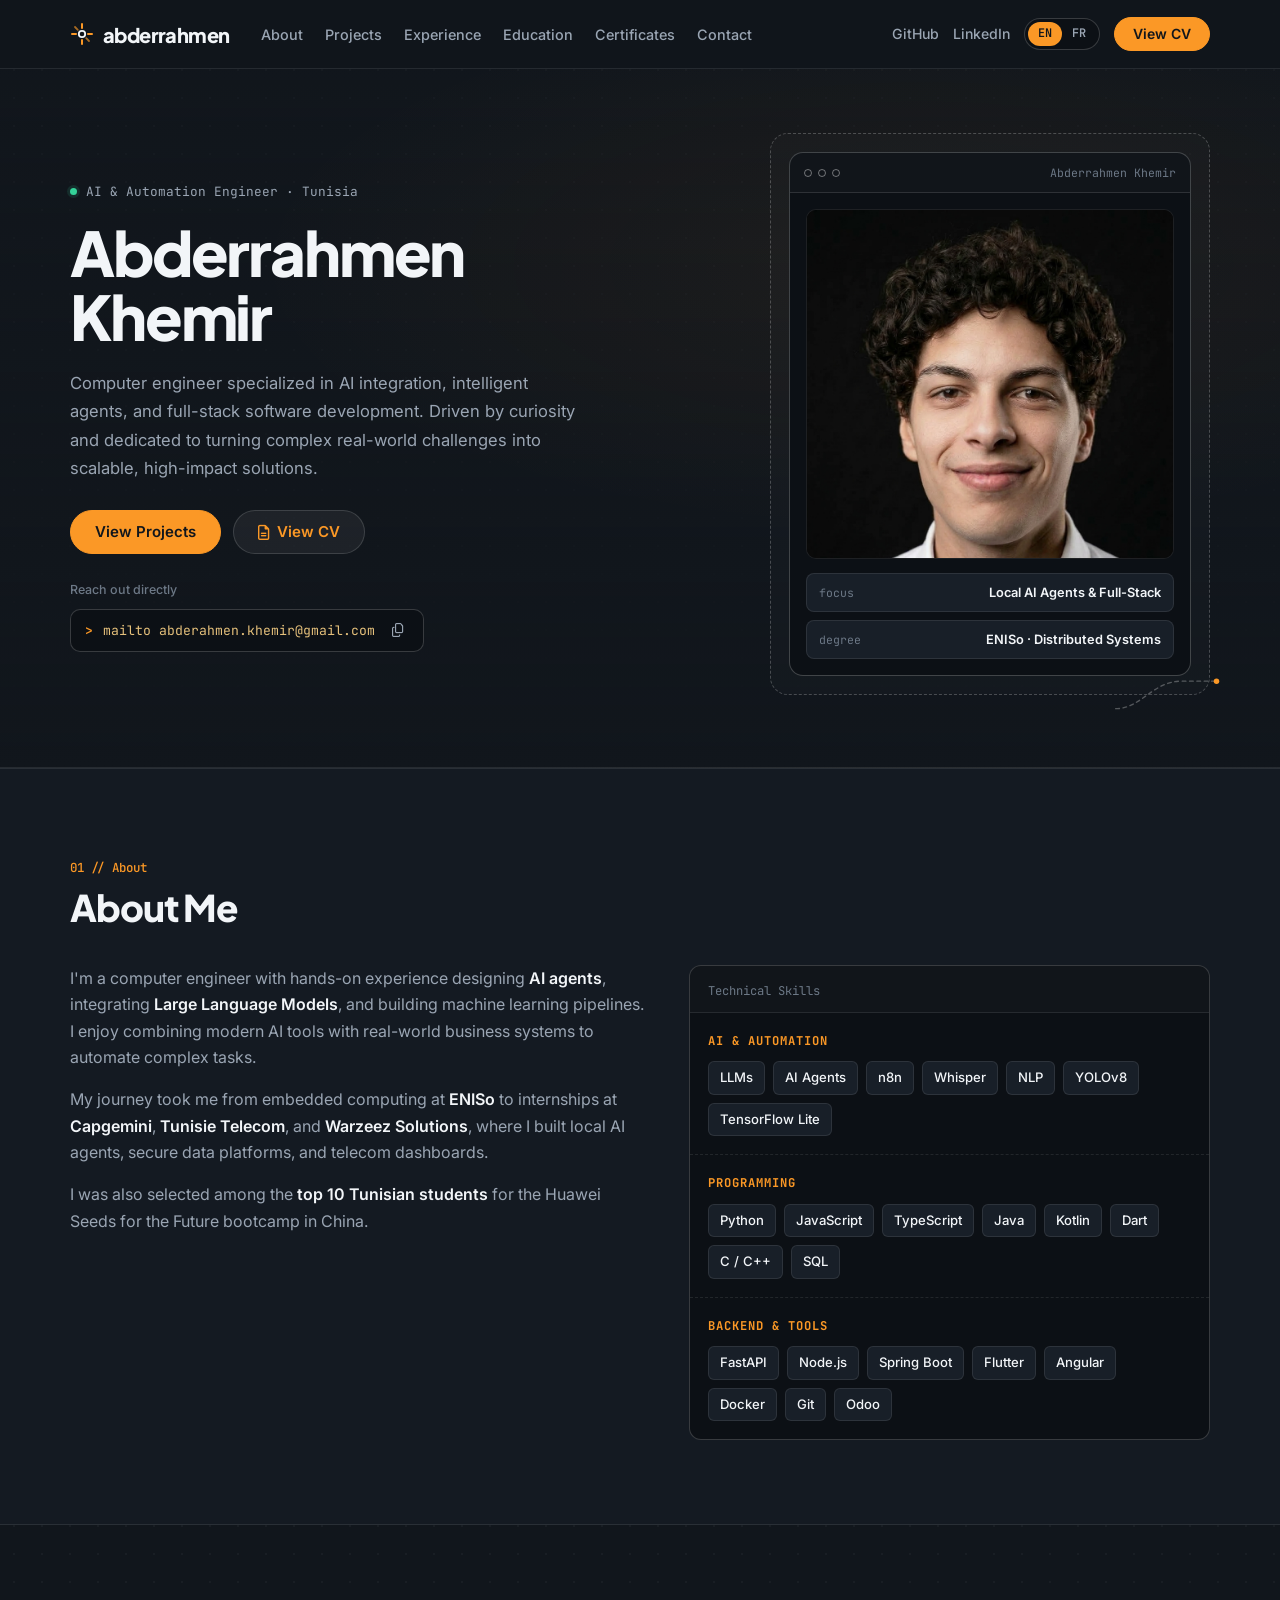
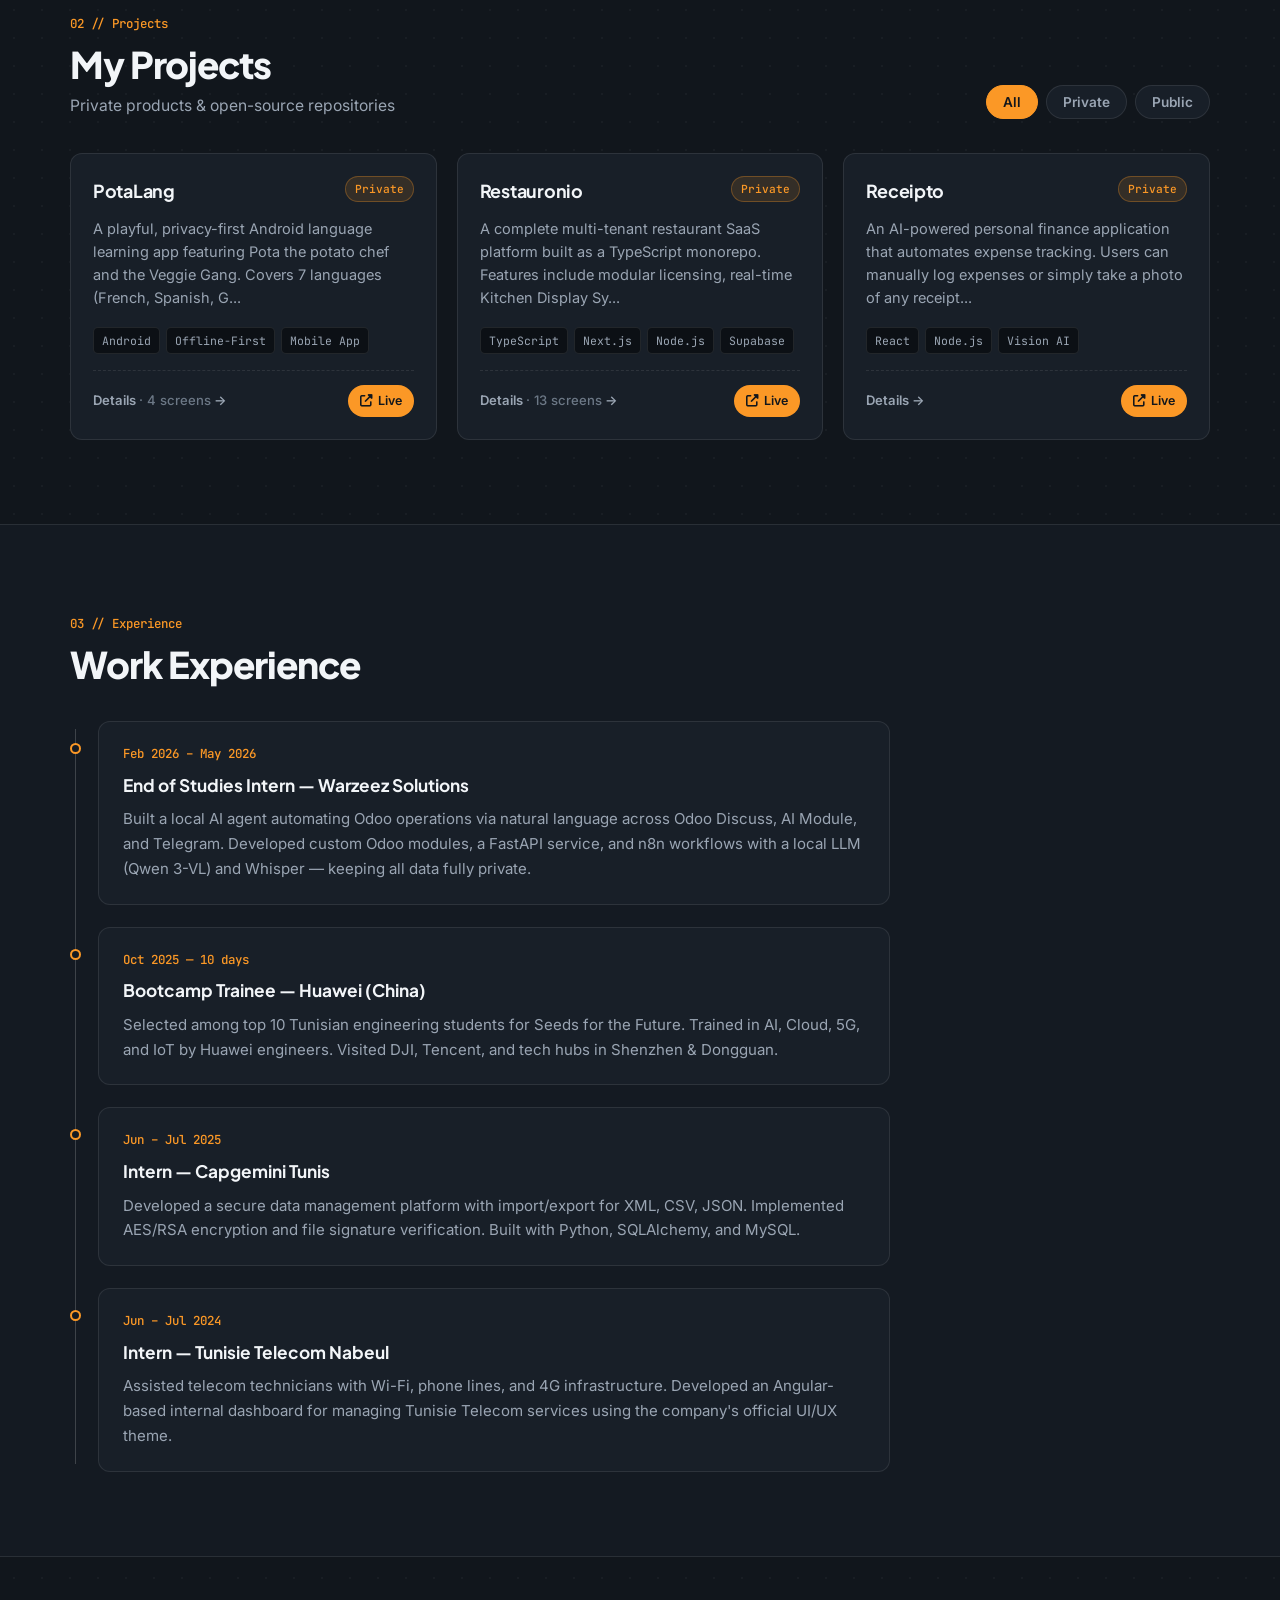
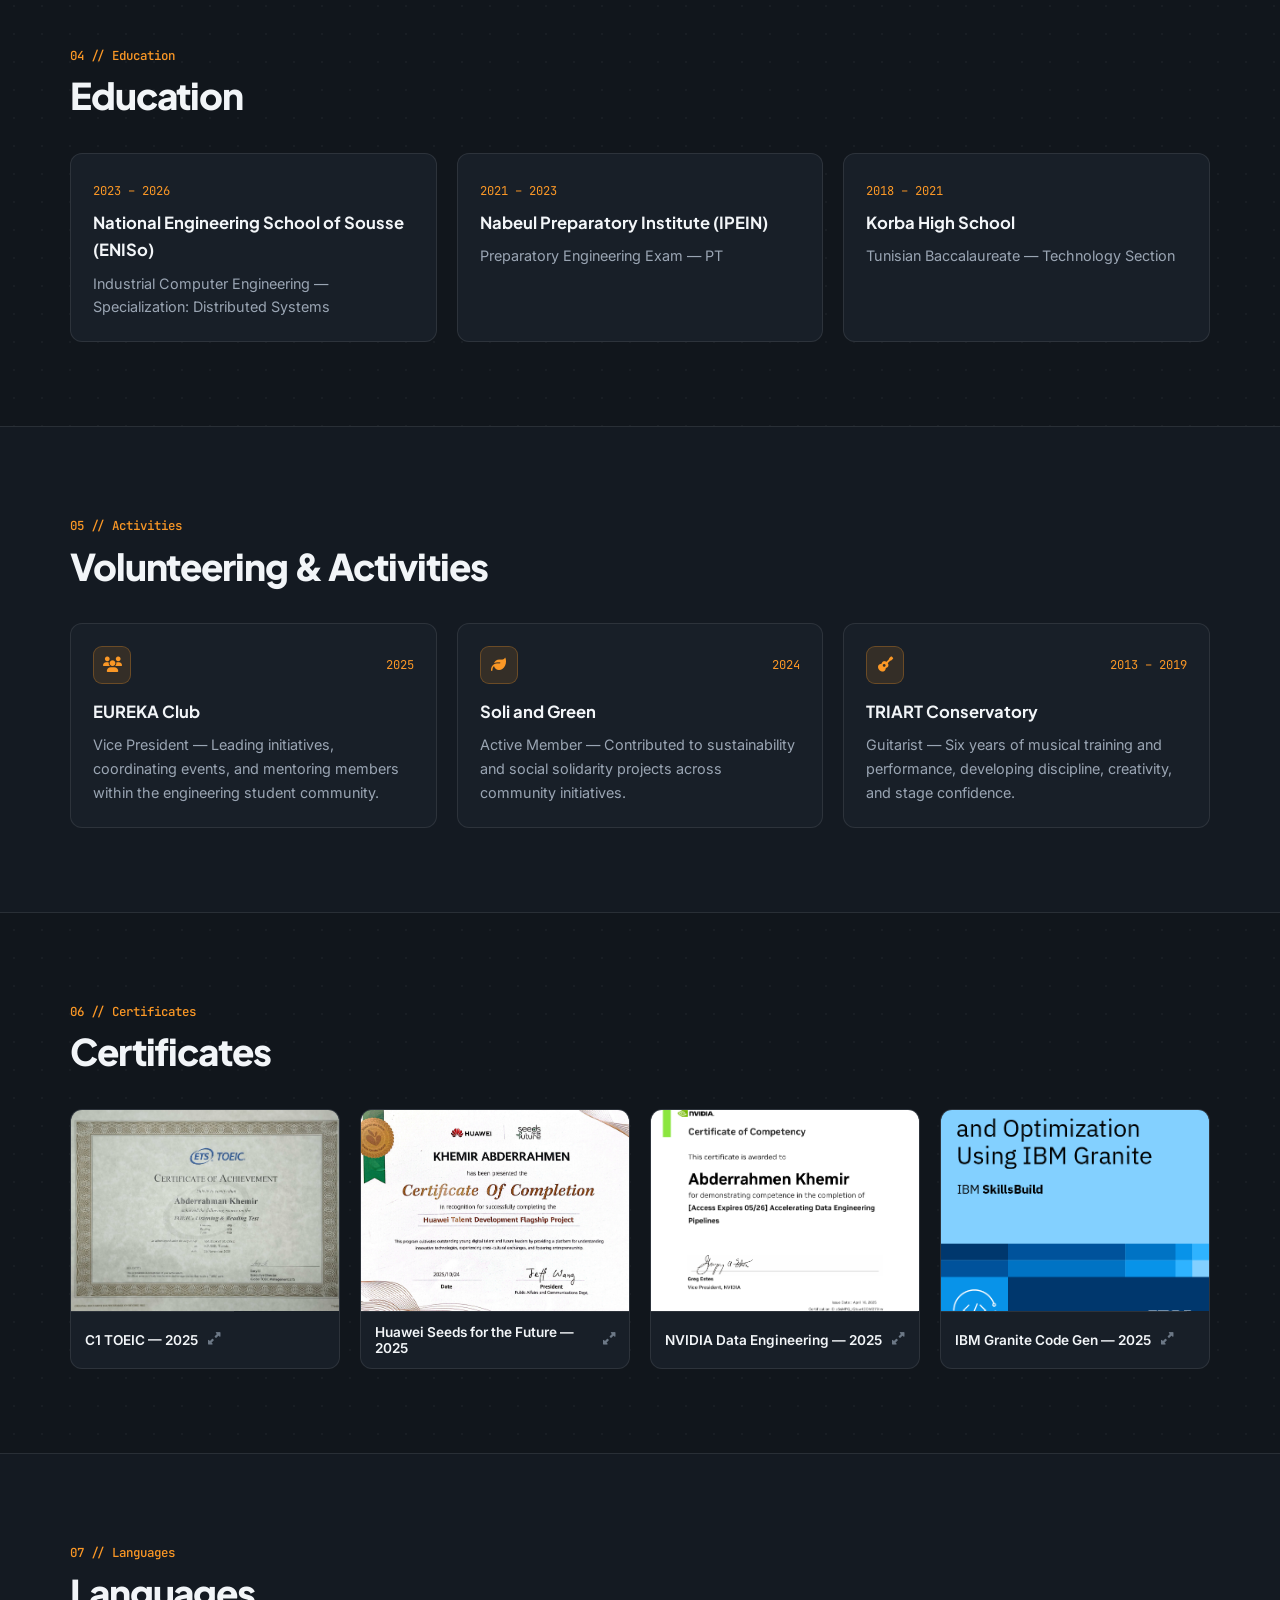
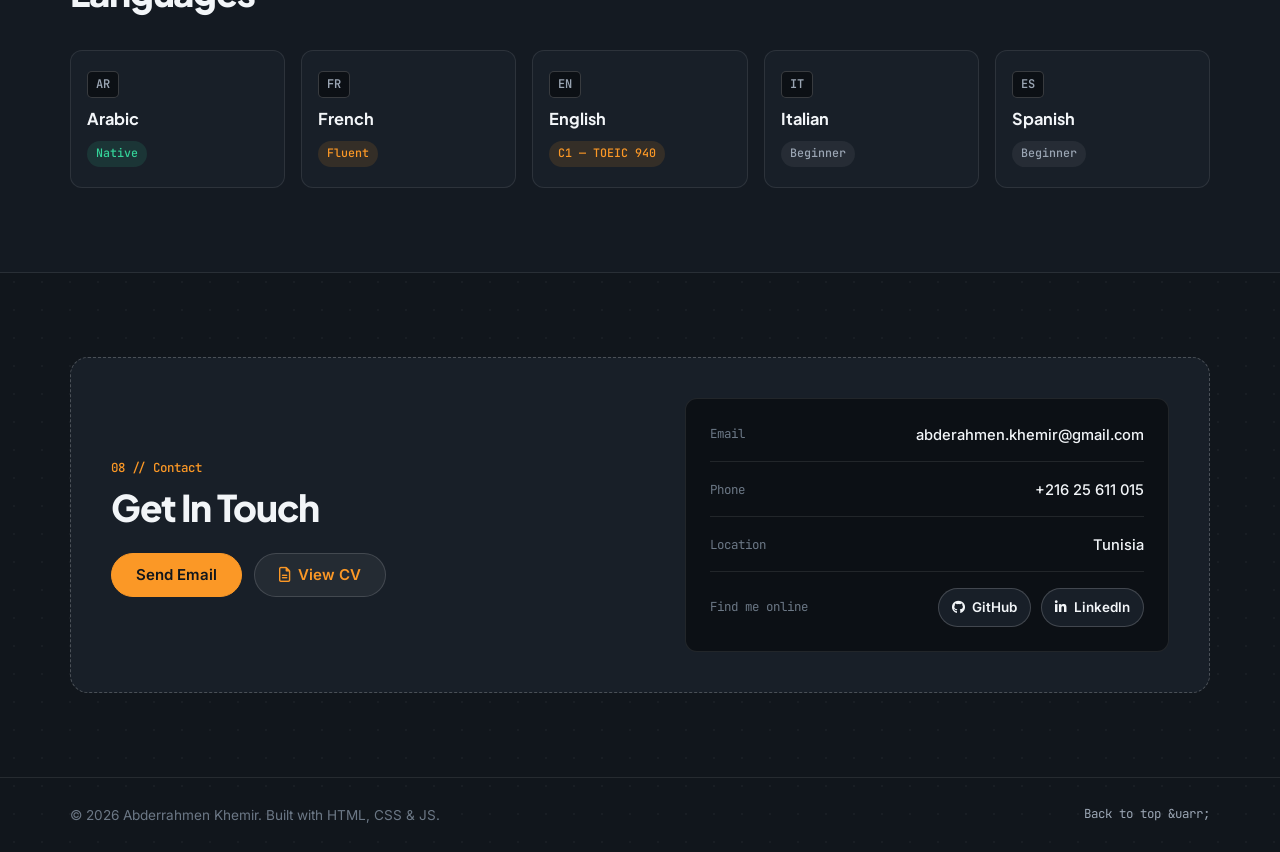
==== commit 2166ba01: "Add EN/FR language toggle with French CV, remove credentials strip, restore portrait rows" ====
--- a/index.html
+++ b/index.html
@@ -32,20 +32,26 @@
                 </a>
 
                 <ul class="nav-links" id="navLinks">
-                    <li><a href="#about">About</a></li>
-                    <li><a href="#projects">Projects</a></li>
-                    <li><a href="#experience">Experience</a></li>
-                    <li><a href="#education">Education</a></li>
-                    <li><a href="#certificates">Certificates</a></li>
-                    <li><a href="#contact">Contact</a></li>
-                    <li class="mobile-only-nav"><a href="assets/cv.pdf" target="_blank" rel="noopener noreferrer">View CV</a></li>
+                    <li><a href="#about" data-i18n="nav.about">About</a></li>
+                    <li><a href="#projects" data-i18n="nav.projects">Projects</a></li>
+                    <li><a href="#experience" data-i18n="nav.experience">Experience</a></li>
+                    <li><a href="#education" data-i18n="nav.education">Education</a></li>
+                    <li><a href="#certificates" data-i18n="nav.certificates">Certificates</a></li>
+                    <li><a href="#contact" data-i18n="nav.contact">Contact</a></li>
+                    <li class="mobile-only-nav">
+                        <a href="assets/Abderrahmen_Khemir_CV_EN.pdf" target="_blank" rel="noopener noreferrer" class="js-cv-link" data-i18n="cta.viewCv">View CV</a>
+                    </li>
                 </ul>
             </div>
 
             <div class="nav-actions">
                 <a href="https://github.com/abdoukhemir" target="_blank" rel="noopener noreferrer" class="nav-text-link">GitHub</a>
                 <a href="https://www.linkedin.com/in/abderrahmen-khemir-a94a21257/" target="_blank" rel="noopener noreferrer" class="nav-text-link">LinkedIn</a>
-                <a href="assets/cv.pdf" target="_blank" rel="noopener noreferrer" class="pill-btn pill-primary pill-sm">View CV</a>
+                <div class="lang-switch" role="group" aria-label="Language">
+                    <button type="button" class="lang-btn active" data-lang="en">EN</button>
+                    <button type="button" class="lang-btn" data-lang="fr">FR</button>
+                </div>
+                <a href="assets/Abderrahmen_Khemir_CV_EN.pdf" target="_blank" rel="noopener noreferrer" class="pill-btn pill-primary pill-sm js-cv-link" data-i18n="cta.viewCv">View CV</a>
                 <button class="hamburger" id="hamburger" type="button" aria-label="Toggle menu" aria-expanded="false">
                     <i class="fas fa-bars"></i>
                 </button>
@@ -60,32 +66,32 @@
                 <div class="hero-copy">
                     <div class="hero-eyebrow">
                         <span class="status-dot" aria-hidden="true"></span>
-                        <span>AI &amp; Automation Engineer · Tunisia</span>
+                        <span data-i18n="hero.eyebrow">AI &amp; Automation Engineer · Tunisia</span>
                     </div>
 
                     <h1>Abderrahmen<br>Khemir</h1>
 
-                    <p class="hero-lead">
+                    <p class="hero-lead" data-i18n="hero.lead">
                         Computer engineer specialized in AI integration, intelligent agents, and full-stack software
                         development. Driven by curiosity and dedicated to turning complex real-world challenges into
                         scalable, high-impact solutions.
                     </p>
 
                     <div class="hero-cta-row">
-                        <a href="#projects" class="pill-btn pill-primary">View Projects</a>
-                        <a href="assets/cv.pdf" target="_blank" rel="noopener noreferrer" class="pill-btn pill-ghost">
-                            <i class="far fa-file-lines" aria-hidden="true"></i> View CV
+                        <a href="#projects" class="pill-btn pill-primary" data-i18n="cta.viewProjects">View Projects</a>
+                        <a href="assets/Abderrahmen_Khemir_CV_EN.pdf" target="_blank" rel="noopener noreferrer" class="pill-btn pill-ghost js-cv-link">
+                            <i class="far fa-file-lines" aria-hidden="true"></i> <span data-i18n="cta.viewCv">View CV</span>
                         </a>
                     </div>
 
                     <div class="hero-cli-block">
-                        <span class="hero-cli-label">Reach out directly</span>
+                        <span class="hero-cli-label" data-i18n="hero.cliLabel">Reach out directly</span>
                         <div class="cli-pill">
                             <span class="cli-prompt" aria-hidden="true">&gt;</span>
                             <a href="mailto:abderahmen.khemir@gmail.com" class="cli-command">mailto abderahmen.khemir@gmail.com</a>
                             <button type="button" class="cli-copy-btn" id="copyEmailBtn" aria-label="Copy email address" title="Copy email address">
                                 <i class="far fa-copy" id="copyEmailIcon"></i>
-                                <span class="cli-copy-feedback" id="copyEmailFeedback">Copied</span>
+                                <span class="cli-copy-feedback" id="copyEmailFeedback" data-i18n="hero.copied">Copied</span>
                             </button>
                         </div>
                     </div>
@@ -106,6 +112,17 @@
                                 <div class="portrait-card">
                                     <img src="assets/profile.jpg" alt="Abderrahmen Khemir" class="hero-portrait">
                                 </div>
+
+                                <div class="sketch-annotations">
+                                    <div class="sketch-node">
+                                        <span class="node-key" data-i18n="card.focusKey">focus</span>
+                                        <span class="node-val" data-i18n="card.focusVal">Local AI Agents &amp; Full-Stack</span>
+                                    </div>
+                                    <div class="sketch-node">
+                                        <span class="node-key" data-i18n="card.degreeKey">degree</span>
+                                        <span class="node-val" data-i18n="card.degreeVal">ENISo · Distributed Systems</span>
+                                    </div>
+                                </div>
                             </div>
                         </div>
 
@@ -116,19 +133,6 @@
                     </div>
                 </div>
             </div>
-
-            <!-- Monochrome Affiliations Strip -->
-            <div class="credentials-strip" aria-label="Experience and certifications">
-                <div class="strip-track">
-                    <span class="strip-item">Warzeez Solutions</span>
-                    <span class="strip-item">Capgemini</span>
-                    <span class="strip-item">Huawei Seeds</span>
-                    <span class="strip-item">Tunisie Telecom</span>
-                    <span class="strip-item">ENISo</span>
-                    <span class="strip-item">NVIDIA</span>
-                    <span class="strip-item">IBM</span>
-                </div>
-            </div>
         </div>
     </section>
 
@@ -136,25 +140,25 @@
     <section id="about" class="section section-alt">
         <div class="container">
             <div class="section-head">
-                <span class="section-index">01 // About</span>
-                <h2 class="section-title">About Me</h2>
+                <span class="section-index" data-i18n="about.index">01 // About</span>
+                <h2 class="section-title" data-i18n="about.title">About Me</h2>
             </div>
 
             <div class="about-grid">
                 <div class="about-prose">
-                    <p>
+                    <p data-i18n-html="about.p1">
                         I'm a computer engineer with hands-on experience designing
                         <strong>AI agents</strong>, integrating <strong>Large Language Models</strong>,
                         and building machine learning pipelines. I enjoy combining modern AI tools
                         with real-world business systems to automate complex tasks.
                     </p>
-                    <p>
+                    <p data-i18n-html="about.p2">
                         My journey took me from embedded computing at <strong>ENISo</strong> to
                         internships at <strong>Capgemini</strong>, <strong>Tunisie Telecom</strong>,
                         and <strong>Warzeez Solutions</strong>, where I built local AI agents,
                         secure data platforms, and telecom dashboards.
                     </p>
-                    <p>
+                    <p data-i18n-html="about.p3">
                         I was also selected among the <strong>top 10 Tunisian students</strong>
                         for the Huawei Seeds for the Future bootcamp in China.
                     </p>
@@ -162,10 +166,10 @@
 
                 <div class="skills-panel">
                     <div class="skills-panel-head">
-                        <span class="mono-label">Technical Skills</span>
+                        <span class="mono-label" data-i18n="skills.title">Technical Skills</span>
                     </div>
                     <div class="skill-group">
-                        <h3>AI &amp; Automation</h3>
+                        <h3 data-i18n="skills.ai">AI &amp; Automation</h3>
                         <div class="chip-list">
                             <span>LLMs</span><span>AI Agents</span><span>n8n</span>
                             <span>Whisper</span><span>NLP</span><span>YOLOv8</span>
@@ -173,7 +177,7 @@
                         </div>
                     </div>
                     <div class="skill-group">
-                        <h3>Programming</h3>
+                        <h3 data-i18n="skills.prog">Programming</h3>
                         <div class="chip-list">
                             <span>Python</span><span>JavaScript</span><span>TypeScript</span>
                             <span>Java</span><span>Kotlin</span><span>Dart</span>
@@ -181,7 +185,7 @@
                         </div>
                     </div>
                     <div class="skill-group">
-                        <h3>Backend &amp; Tools</h3>
+                        <h3 data-i18n="skills.backend">Backend &amp; Tools</h3>
                         <div class="chip-list">
                             <span>FastAPI</span><span>Node.js</span><span>Spring Boot</span>
                             <span>Flutter</span><span>Angular</span><span>Docker</span>
@@ -198,20 +202,20 @@
         <div class="container">
             <div class="section-head-row">
                 <div class="section-head">
-                    <span class="section-index">02 // Projects</span>
-                    <h2 class="section-title">My Projects</h2>
-                    <p class="section-subtitle">Private products &amp; open-source repositories</p>
+                    <span class="section-index" data-i18n="projects.index">02 // Projects</span>
+                    <h2 class="section-title" data-i18n="projects.title">My Projects</h2>
+                    <p class="section-subtitle" data-i18n="projects.subtitle">Private products &amp; open-source repositories</p>
                 </div>
 
                 <div class="project-filters" role="group" aria-label="Filter projects">
-                    <button type="button" class="filter-pill active" data-filter="all">All</button>
-                    <button type="button" class="filter-pill" data-filter="private">Private</button>
-                    <button type="button" class="filter-pill" data-filter="public">Public</button>
+                    <button type="button" class="filter-pill active" data-filter="all" data-i18n="projects.filterAll">All</button>
+                    <button type="button" class="filter-pill" data-filter="private" data-i18n="projects.filterPrivate">Private</button>
+                    <button type="button" class="filter-pill" data-filter="public" data-i18n="projects.filterPublic">Public</button>
                 </div>
             </div>
 
             <div id="projects-grid" class="projects-grid">
-                <p class="loading">Loading projects...</p>
+                <p class="loading" data-i18n="projects.loading">Loading projects...</p>
             </div>
         </div>
     </section>
@@ -220,8 +224,8 @@
     <section id="experience" class="section section-alt">
         <div class="container">
             <div class="section-head">
-                <span class="section-index">03 // Experience</span>
-                <h2 class="section-title">Work Experience</h2>
+                <span class="section-index" data-i18n="exp.index">03 // Experience</span>
+                <h2 class="section-title" data-i18n="exp.title">Work Experience</h2>
             </div>
 
             <div class="timeline">
@@ -229,10 +233,10 @@
                     <div class="timeline-marker" aria-hidden="true"></div>
                     <div class="timeline-card">
                         <div class="timeline-meta">
-                            <span class="timeline-date">Feb 2026 – May 2026</span>
-                        </div>
-                        <h3>End of Studies Intern — Warzeez Solutions</h3>
-                        <p>Built a local AI agent automating Odoo operations via natural language across Odoo Discuss,
+                            <span class="timeline-date" data-i18n="exp.item1Date">Feb 2026 – May 2026</span>
+                        </div>
+                        <h3 data-i18n="exp.item1Title">End of Studies Intern — Warzeez Solutions</h3>
+                        <p data-i18n="exp.item1Desc">Built a local AI agent automating Odoo operations via natural language across Odoo Discuss,
                             AI Module, and Telegram. Developed custom Odoo modules, a FastAPI service, and n8n workflows
                             with a local LLM (Qwen 3-VL) and Whisper — keeping all data fully private.</p>
                     </div>
@@ -242,10 +246,10 @@
                     <div class="timeline-marker" aria-hidden="true"></div>
                     <div class="timeline-card">
                         <div class="timeline-meta">
-                            <span class="timeline-date">Oct 2025 — 10 days</span>
-                        </div>
-                        <h3>Bootcamp Trainee — Huawei (China)</h3>
-                        <p>Selected among top 10 Tunisian engineering students for Seeds for the Future. Trained in AI,
+                            <span class="timeline-date" data-i18n="exp.item2Date">Oct 2025 — 10 days</span>
+                        </div>
+                        <h3 data-i18n="exp.item2Title">Bootcamp Trainee — Huawei (China)</h3>
+                        <p data-i18n="exp.item2Desc">Selected among top 10 Tunisian engineering students for Seeds for the Future. Trained in AI,
                             Cloud, 5G, and IoT by Huawei engineers. Visited DJI, Tencent, and tech hubs in Shenzhen &amp;
                             Dongguan.</p>
                     </div>
@@ -255,10 +259,10 @@
                     <div class="timeline-marker" aria-hidden="true"></div>
                     <div class="timeline-card">
                         <div class="timeline-meta">
-                            <span class="timeline-date">Jun – Jul 2025</span>
-                        </div>
-                        <h3>Intern — Capgemini Tunis</h3>
-                        <p>Developed a secure data management platform with import/export for XML, CSV, JSON.
+                            <span class="timeline-date" data-i18n="exp.item3Date">Jun – Jul 2025</span>
+                        </div>
+                        <h3 data-i18n="exp.item3Title">Intern — Capgemini Tunis</h3>
+                        <p data-i18n="exp.item3Desc">Developed a secure data management platform with import/export for XML, CSV, JSON.
                             Implemented AES/RSA encryption and file signature verification. Built with Python,
                             SQLAlchemy, and MySQL.</p>
                     </div>
@@ -268,10 +272,10 @@
                     <div class="timeline-marker" aria-hidden="true"></div>
                     <div class="timeline-card">
                         <div class="timeline-meta">
-                            <span class="timeline-date">Jun – Jul 2024</span>
-                        </div>
-                        <h3>Intern — Tunisie Telecom Nabeul</h3>
-                        <p>Assisted telecom technicians with Wi-Fi, phone lines, and 4G infrastructure. Developed an
+                            <span class="timeline-date" data-i18n="exp.item4Date">Jun – Jul 2024</span>
+                        </div>
+                        <h3 data-i18n="exp.item4Title">Intern — Tunisie Telecom Nabeul</h3>
+                        <p data-i18n="exp.item4Desc">Assisted telecom technicians with Wi-Fi, phone lines, and 4G infrastructure. Developed an
                             Angular-based internal dashboard for managing Tunisie Telecom services using the company's
                             official UI/UX theme.</p>
                     </div>
@@ -284,27 +288,27 @@
     <section id="education" class="section">
         <div class="container">
             <div class="section-head">
-                <span class="section-index">04 // Education</span>
-                <h2 class="section-title">Education</h2>
+                <span class="section-index" data-i18n="edu.index">04 // Education</span>
+                <h2 class="section-title" data-i18n="edu.title">Education</h2>
             </div>
 
             <div class="edu-grid">
                 <article class="surface-card">
                     <span class="card-date">2023 – 2026</span>
-                    <h3>National Engineering School of Sousse (ENISo)</h3>
-                    <p>Industrial Computer Engineering — Specialization: Distributed Systems</p>
+                    <h3 data-i18n="edu.item1Title">National Engineering School of Sousse (ENISo)</h3>
+                    <p data-i18n="edu.item1Desc">Industrial Computer Engineering — Specialization: Distributed Systems</p>
                 </article>
 
                 <article class="surface-card">
                     <span class="card-date">2021 – 2023</span>
-                    <h3>Nabeul Preparatory Institute (IPEIN)</h3>
-                    <p>Preparatory Engineering Exam — PT</p>
+                    <h3 data-i18n="edu.item2Title">Nabeul Preparatory Institute (IPEIN)</h3>
+                    <p data-i18n="edu.item2Desc">Preparatory Engineering Exam — PT</p>
                 </article>
 
                 <article class="surface-card">
                     <span class="card-date">2018 – 2021</span>
-                    <h3>Korba High School</h3>
-                    <p>Tunisian Baccalaureate — Technology Section</p>
+                    <h3 data-i18n="edu.item3Title">Korba High School</h3>
+                    <p data-i18n="edu.item3Desc">Tunisian Baccalaureate — Technology Section</p>
                 </article>
             </div>
         </div>
@@ -314,8 +318,8 @@
     <section id="volunteering" class="section section-alt">
         <div class="container">
             <div class="section-head">
-                <span class="section-index">05 // Activities</span>
-                <h2 class="section-title">Volunteering &amp; Activities</h2>
+                <span class="section-index" data-i18n="vol.index">05 // Activities</span>
+                <h2 class="section-title" data-i18n="vol.title">Volunteering &amp; Activities</h2>
             </div>
 
             <div class="volunteer-grid">
@@ -324,8 +328,8 @@
                         <div class="icon-box"><i class="fas fa-users"></i></div>
                         <span class="card-date">2025</span>
                     </div>
-                    <h3>EUREKA Club</h3>
-                    <p>Vice President — Leading initiatives, coordinating events, and mentoring members within the
+                    <h3 data-i18n="vol.item1Title">EUREKA Club</h3>
+                    <p data-i18n="vol.item1Desc">Vice President — Leading initiatives, coordinating events, and mentoring members within the
                         engineering student community.</p>
                 </article>
 
@@ -334,8 +338,8 @@
                         <div class="icon-box"><i class="fas fa-leaf"></i></div>
                         <span class="card-date">2024</span>
                     </div>
-                    <h3>Soli and Green</h3>
-                    <p>Active Member — Contributed to sustainability and social solidarity projects across community
+                    <h3 data-i18n="vol.item2Title">Soli and Green</h3>
+                    <p data-i18n="vol.item2Desc">Active Member — Contributed to sustainability and social solidarity projects across community
                         initiatives.</p>
                 </article>
 
@@ -344,8 +348,8 @@
                         <div class="icon-box"><i class="fas fa-guitar"></i></div>
                         <span class="card-date">2013 – 2019</span>
                     </div>
-                    <h3>TRIART Conservatory</h3>
-                    <p>Guitarist — Six years of musical training and performance, developing discipline, creativity, and
+                    <h3 data-i18n="vol.item3Title">TRIART Conservatory</h3>
+                    <p data-i18n="vol.item3Desc">Guitarist — Six years of musical training and performance, developing discipline, creativity, and
                         stage confidence.</p>
                 </article>
             </div>
@@ -356,8 +360,8 @@
     <section id="certificates" class="section">
         <div class="container">
             <div class="section-head">
-                <span class="section-index">06 // Certificates</span>
-                <h2 class="section-title">Certificates</h2>
+                <span class="section-index" data-i18n="certs.index">06 // Certificates</span>
+                <h2 class="section-title" data-i18n="certs.title">Certificates</h2>
             </div>
 
             <div class="certs-grid">
@@ -408,39 +412,39 @@
     <section id="languages" class="section section-alt">
         <div class="container">
             <div class="section-head">
-                <span class="section-index">07 // Languages</span>
-                <h2 class="section-title">Languages</h2>
+                <span class="section-index" data-i18n="langs.index">07 // Languages</span>
+                <h2 class="section-title" data-i18n="langs.title">Languages</h2>
             </div>
 
             <div class="languages-grid">
                 <div class="language-card">
                     <span class="lang-code">AR</span>
-                    <h3>Arabic</h3>
-                    <span class="lang-level lang-native">Native</span>
+                    <h3 data-i18n="langs.arName">Arabic</h3>
+                    <span class="lang-level lang-native" data-i18n="langs.arLevel">Native</span>
                 </div>
 
                 <div class="language-card">
                     <span class="lang-code">FR</span>
-                    <h3>French</h3>
-                    <span class="lang-level lang-fluent">Fluent</span>
+                    <h3 data-i18n="langs.frName">French</h3>
+                    <span class="lang-level lang-fluent" data-i18n="langs.frLevel">Fluent</span>
                 </div>
 
                 <div class="language-card">
                     <span class="lang-code">EN</span>
-                    <h3>English</h3>
+                    <h3 data-i18n="langs.enName">English</h3>
                     <span class="lang-level lang-fluent">C1 — TOEIC 940</span>
                 </div>
 
                 <div class="language-card">
                     <span class="lang-code">IT</span>
-                    <h3>Italian</h3>
-                    <span class="lang-level lang-basic">Beginner</span>
+                    <h3 data-i18n="langs.itName">Italian</h3>
+                    <span class="lang-level lang-basic" data-i18n="langs.basicLevel">Beginner</span>
                 </div>
 
                 <div class="language-card">
                     <span class="lang-code">ES</span>
-                    <h3>Spanish</h3>
-                    <span class="lang-level lang-basic">Beginner</span>
+                    <h3 data-i18n="langs.esName">Spanish</h3>
+                    <span class="lang-level lang-basic" data-i18n="langs.basicLevel">Beginner</span>
                 </div>
             </div>
         </div>
@@ -451,31 +455,31 @@
         <div class="container">
             <div class="contact-panel">
                 <div class="contact-copy">
-                    <span class="section-index">08 // Contact</span>
-                    <h2 class="section-title">Get In Touch</h2>
+                    <span class="section-index" data-i18n="contact.index">08 // Contact</span>
+                    <h2 class="section-title" data-i18n="contact.title">Get In Touch</h2>
                     <div class="contact-actions">
-                        <a href="mailto:abderahmen.khemir@gmail.com" class="pill-btn pill-primary">Send Email</a>
-                        <a href="assets/cv.pdf" target="_blank" rel="noopener noreferrer" class="pill-btn pill-ghost">
-                            <i class="far fa-file-lines" aria-hidden="true"></i> View CV
+                        <a href="mailto:abderahmen.khemir@gmail.com" class="pill-btn pill-primary" data-i18n="contact.sendEmail">Send Email</a>
+                        <a href="assets/Abderrahmen_Khemir_CV_EN.pdf" target="_blank" rel="noopener noreferrer" class="pill-btn pill-ghost js-cv-link">
+                            <i class="far fa-file-lines" aria-hidden="true"></i> <span data-i18n="cta.viewCv">View CV</span>
                         </a>
                     </div>
                 </div>
 
                 <div class="contact-details">
                     <div class="contact-row">
-                        <span class="contact-label">Email</span>
+                        <span class="contact-label" data-i18n="contact.emailLabel">Email</span>
                         <a href="mailto:abderahmen.khemir@gmail.com" class="contact-value">abderahmen.khemir@gmail.com</a>
                     </div>
                     <div class="contact-row">
-                        <span class="contact-label">Phone</span>
+                        <span class="contact-label" data-i18n="contact.phoneLabel">Phone</span>
                         <span class="contact-value">+216 25 611 015</span>
                     </div>
                     <div class="contact-row">
-                        <span class="contact-label">Location</span>
-                        <span class="contact-value">Tunisia</span>
+                        <span class="contact-label" data-i18n="contact.locLabel">Location</span>
+                        <span class="contact-value" data-i18n="contact.locValue">Tunisia</span>
                     </div>
                     <div class="contact-row">
-                        <span class="contact-label">Find me online</span>
+                        <span class="contact-label" data-i18n="contact.onlineLabel">Find me online</span>
                         <div class="social-links">
                             <a href="https://github.com/abdoukhemir" target="_blank" rel="noopener noreferrer" class="social-pill">
                                 <i class="fab fa-github"></i> GitHub
@@ -493,8 +497,8 @@
     <!-- ========== FOOTER ========== -->
     <footer class="site-footer">
         <div class="container footer-inner">
-            <p>&copy; 2026 Abderrahmen Khemir. Built with HTML, CSS &amp; JS.</p>
-            <a href="#home" class="footer-top">Back to top &uarr;</a>
+            <p data-i18n-html="footer.copy">&copy; 2026 Abderrahmen Khemir. Built with HTML, CSS &amp; JS.</p>
+            <a href="#home" class="footer-top" data-i18n="footer.top">Back to top &uarr;</a>
         </div>
     </footer>
 
@@ -521,10 +525,10 @@
                     <div id="modalReportContainer"></div>
                     <div class="modal-actions">
                         <a id="projectCodeLink" class="pill-btn pill-ghost" href="#" target="_blank" rel="noopener noreferrer">
-                            <i class="fab fa-github"></i> Code
+                            <i class="fab fa-github"></i> <span data-i18n="modal.code">Code</span>
                         </a>
                         <a id="projectDemoLink" class="pill-btn pill-primary" href="#" target="_blank" rel="noopener noreferrer">
-                            <i class="fas fa-external-link-alt"></i> Live Demo
+                            <i class="fas fa-external-link-alt"></i> <span data-i18n="modal.liveDemo">Live Demo</span>
                         </a>
                     </div>
                 </div>
--- a/style.css
+++ b/style.css
@@ -180,8 +180,40 @@
 .nav-actions {
     display: flex;
     align-items: center;
-    gap: 18px;
+    gap: 14px;
     flex-shrink: 0;
+}
+
+.lang-switch {
+    display: inline-flex;
+    align-items: center;
+    padding: 3px;
+    border-radius: 9999px;
+    background: var(--surface-inset);
+    border: 1px solid var(--border-strong);
+}
+
+.lang-btn {
+    border: 0;
+    background: transparent;
+    color: var(--ink-secondary);
+    font-family: var(--font-mono);
+    font-size: 0.74rem;
+    font-weight: 600;
+    padding: 5px 10px;
+    border-radius: 9999px;
+    cursor: pointer;
+    transition: background-color 0.2s ease, color 0.2s ease;
+    line-height: 1.1;
+}
+
+.lang-btn:hover {
+    color: var(--ink);
+}
+
+.lang-btn.active {
+    background: var(--accent);
+    color: var(--accent-ink);
 }
 
 .nav-text-link {
@@ -211,7 +243,7 @@
 
 /* ===== HERO ===== */
 .hero {
-    padding: 64px 0 42px;
+    padding: 64px 0 72px;
     background:
         radial-gradient(ellipse 75% 55% at 72% 28%, rgba(251, 152, 38, 0.055), transparent 70%),
         linear-gradient(180deg, rgba(17, 22, 28, 0.4) 0%, var(--bg) 100%);
@@ -473,51 +505,6 @@
     width: 112px;
     height: 44px;
     pointer-events: none;
-}
-
-/* ===== CREDENTIALS STRIP ===== */
-.credentials-strip {
-    margin-top: 54px;
-    padding-top: 28px;
-    border-top: 1px solid var(--border);
-    display: flex;
-    flex-direction: column;
-    align-items: center;
-    gap: 16px;
-}
-
-.strip-label {
-    font-family: var(--font-mono);
-    font-size: 0.72rem;
-    letter-spacing: 0.08em;
-    text-transform: uppercase;
-    color: var(--ink-muted);
-}
-
-.strip-track {
-    width: 100%;
-    display: flex;
-    flex-wrap: wrap;
-    justify-content: center;
-    align-items: center;
-    gap: 16px 36px;
-    -webkit-mask-image: linear-gradient(to right, transparent 0%, #000 10%, #000 90%, transparent 100%);
-    mask-image: linear-gradient(to right, transparent 0%, #000 10%, #000 90%, transparent 100%);
-    padding: 4px 20px;
-}
-
-.strip-item {
-    font-family: var(--font-display);
-    font-weight: 700;
-    font-size: 1rem;
-    letter-spacing: -0.02em;
-    color: rgba(242, 245, 248, 0.56);
-    transition: color 0.2s ease;
-    white-space: nowrap;
-}
-
-.strip-item:hover {
-    color: rgba(242, 245, 248, 0.92);
 }
 
 /* ===== SECTIONS ===== */
@@ -1480,7 +1467,7 @@
 }
 
 /* ===== RESPONSIVE ===== */
-@media (max-width: 960px) {
+@media (max-width: 1080px) {
     .nav-links {
         display: none;
         position: absolute;
@@ -1510,7 +1497,9 @@
     .hamburger {
         display: inline-flex;
     }
-
+}
+
+@media (max-width: 960px) {
     .hero-grid,
     .about-grid,
     .contact-panel,
@@ -1536,6 +1525,12 @@
     }
 }
 
+@media (max-width: 520px) {
+    .nav-actions .pill-sm {
+        display: none;
+    }
+}
+
 @media (max-width: 600px) {
     .nav-inner {
         gap: 12px;
